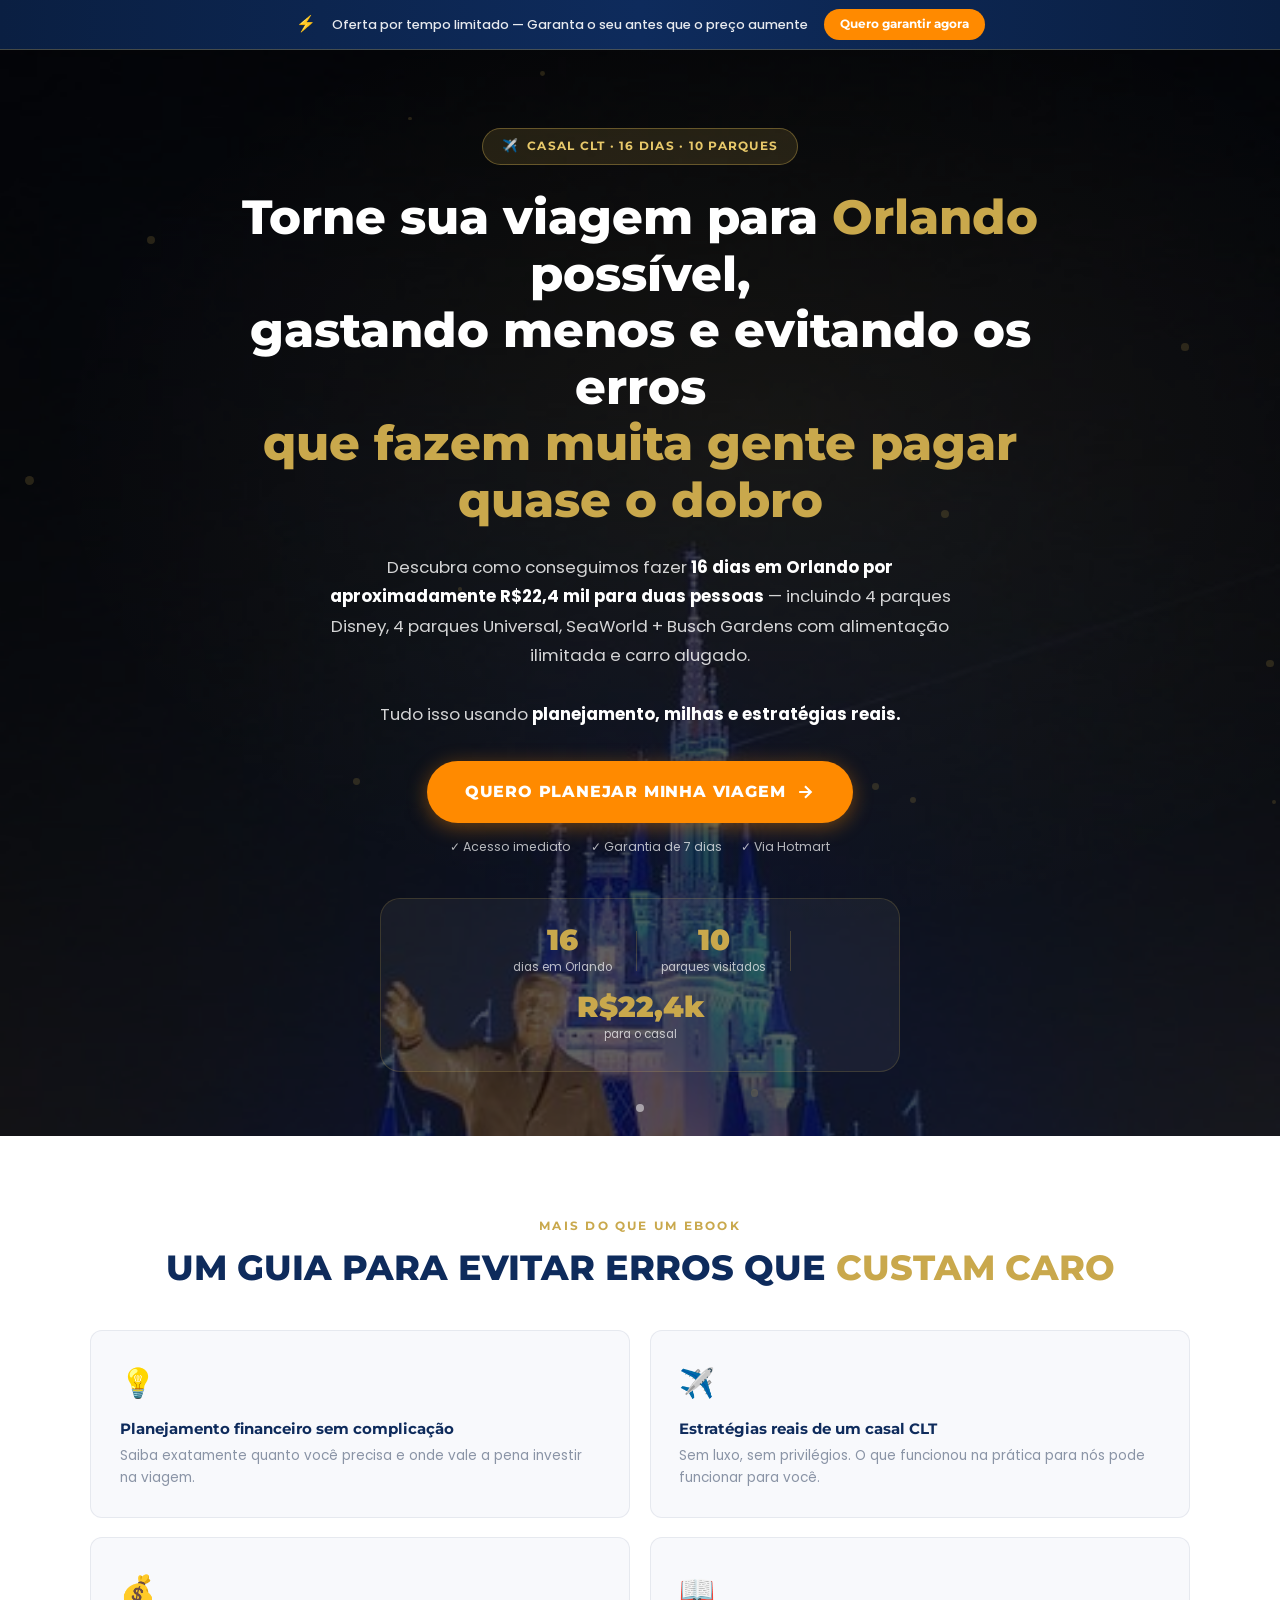
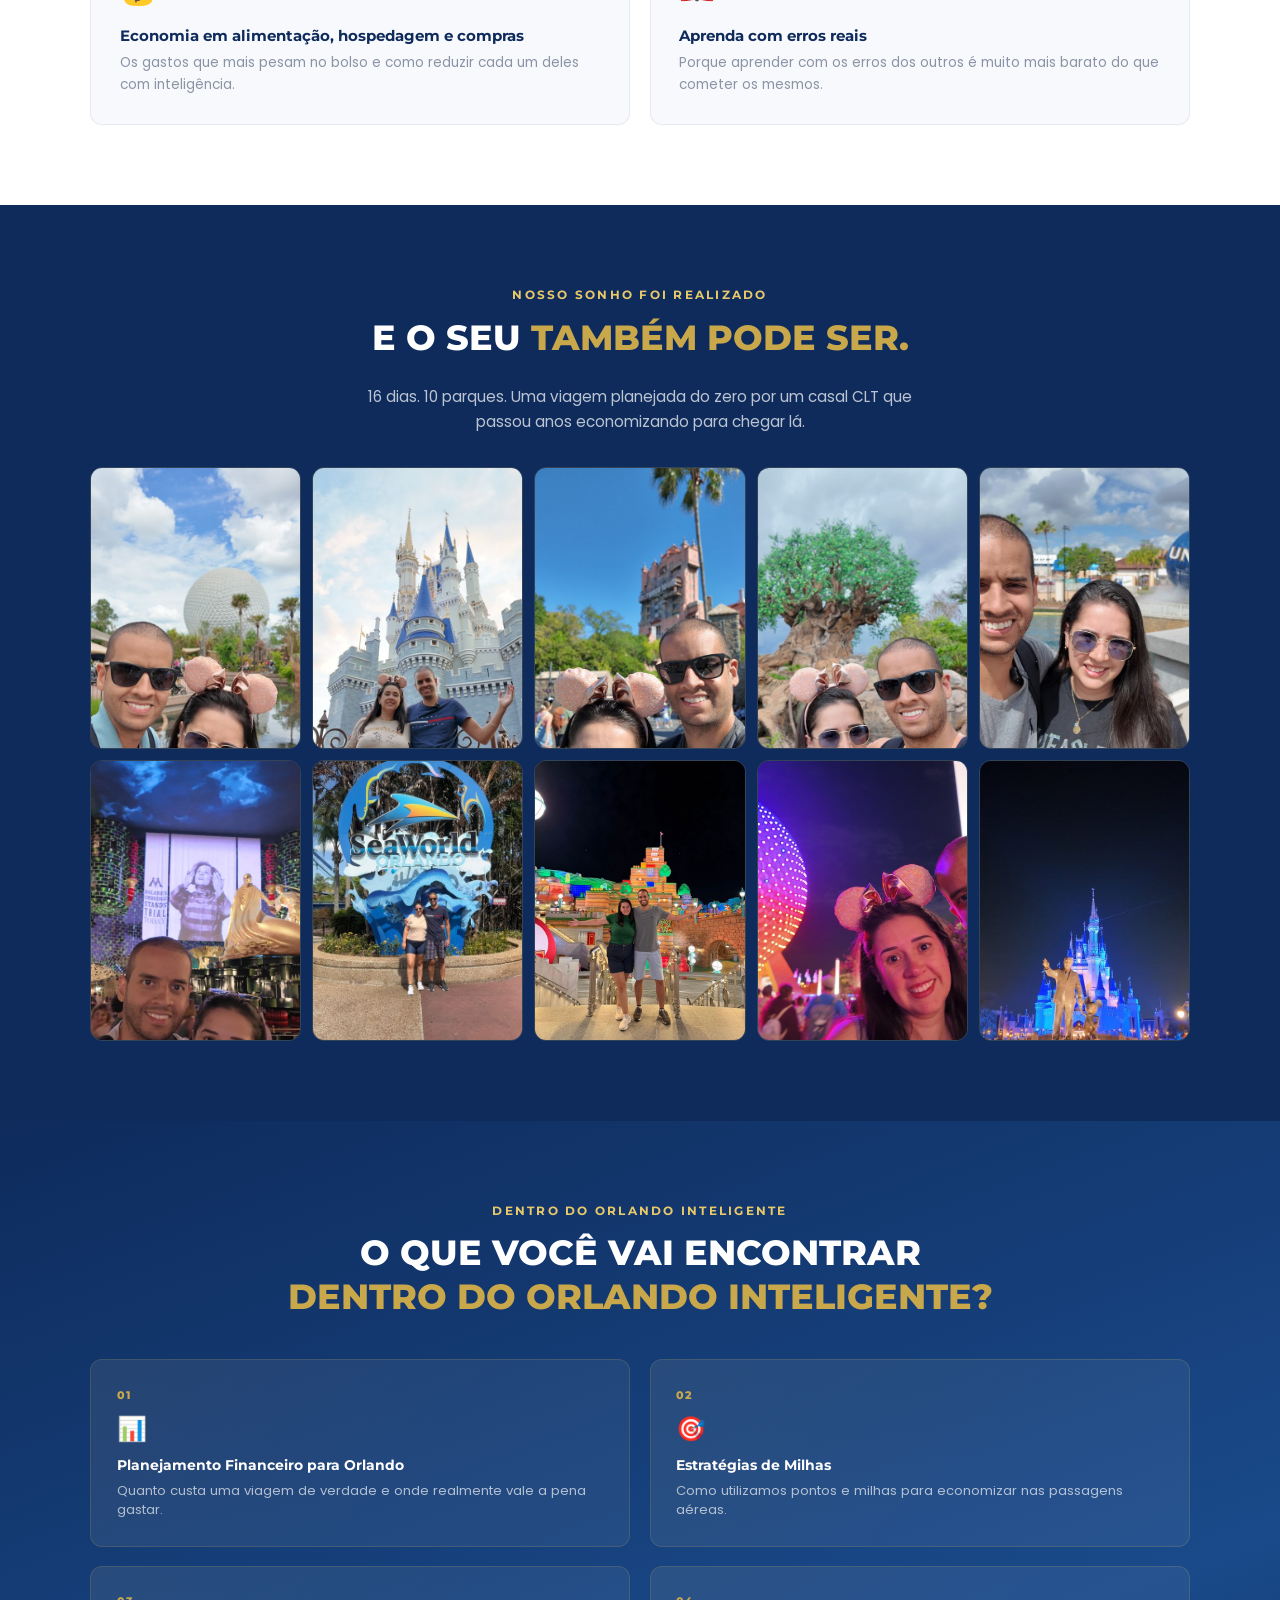
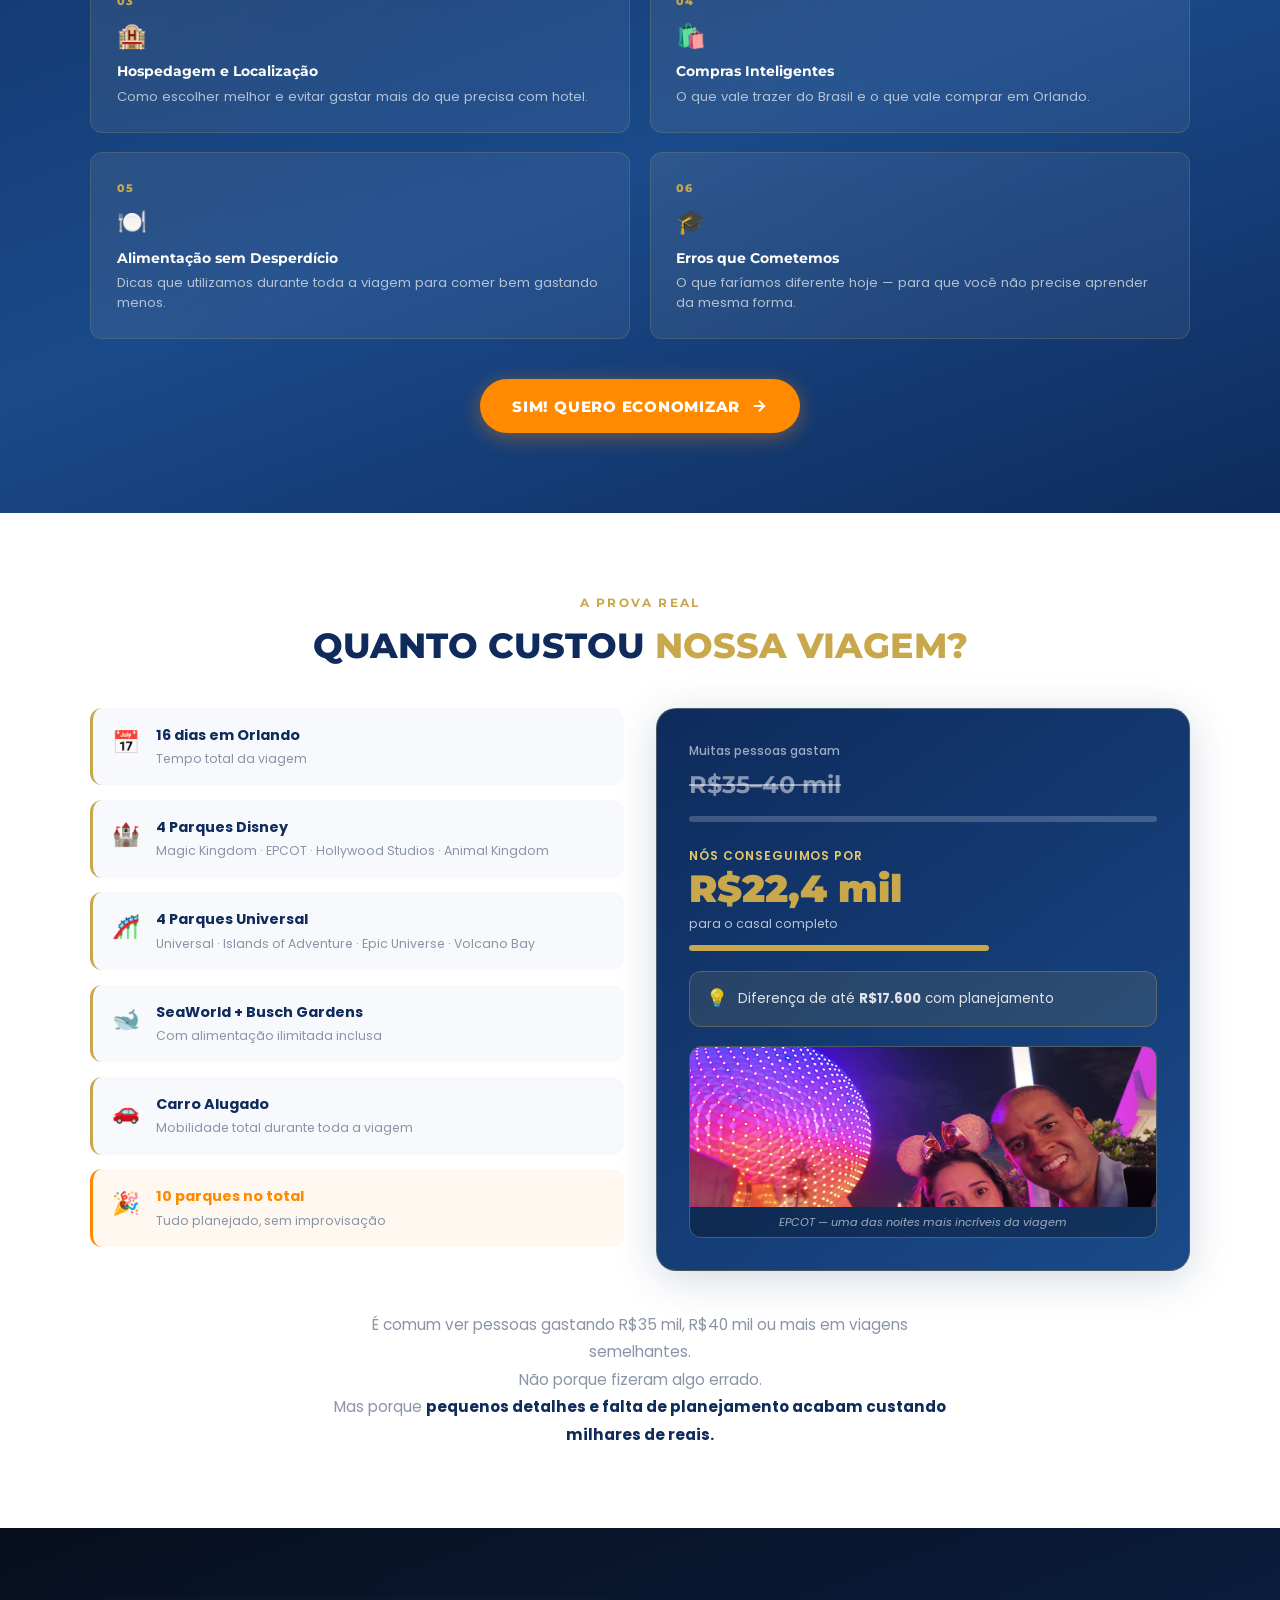
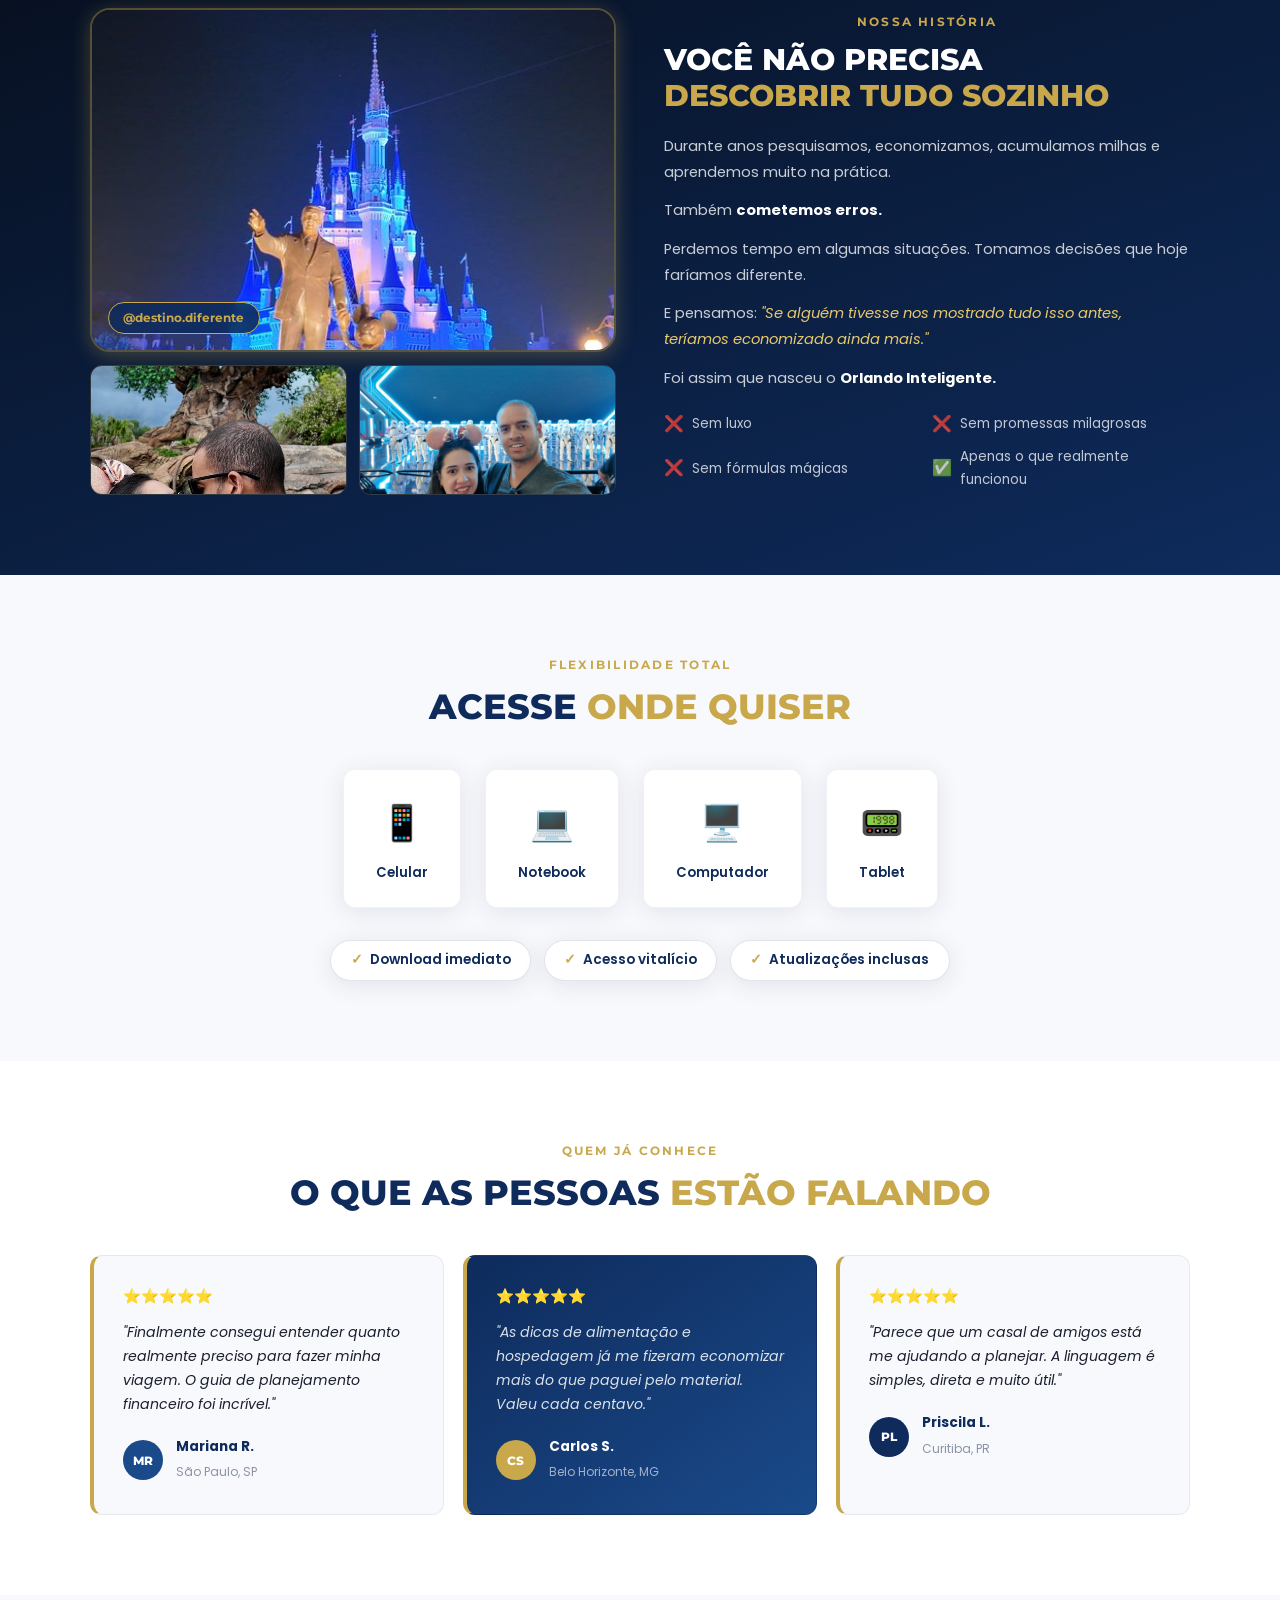
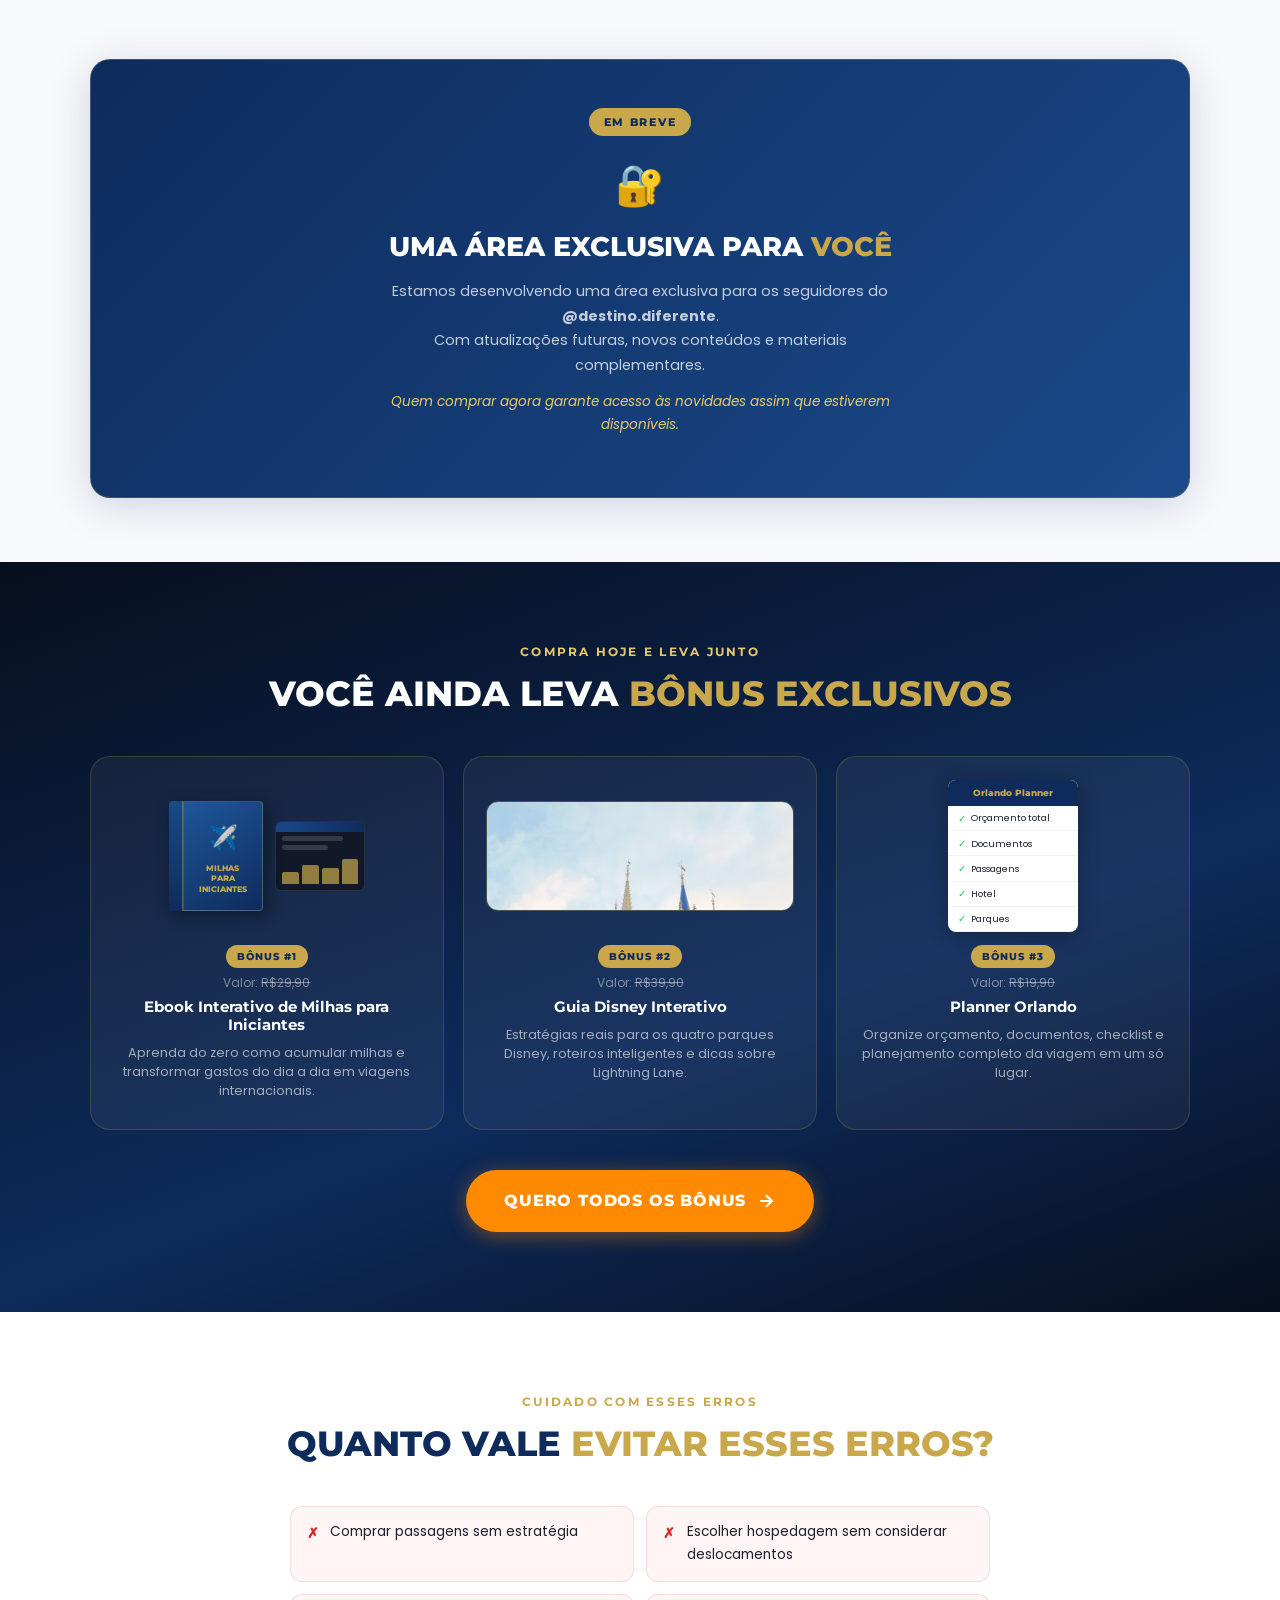
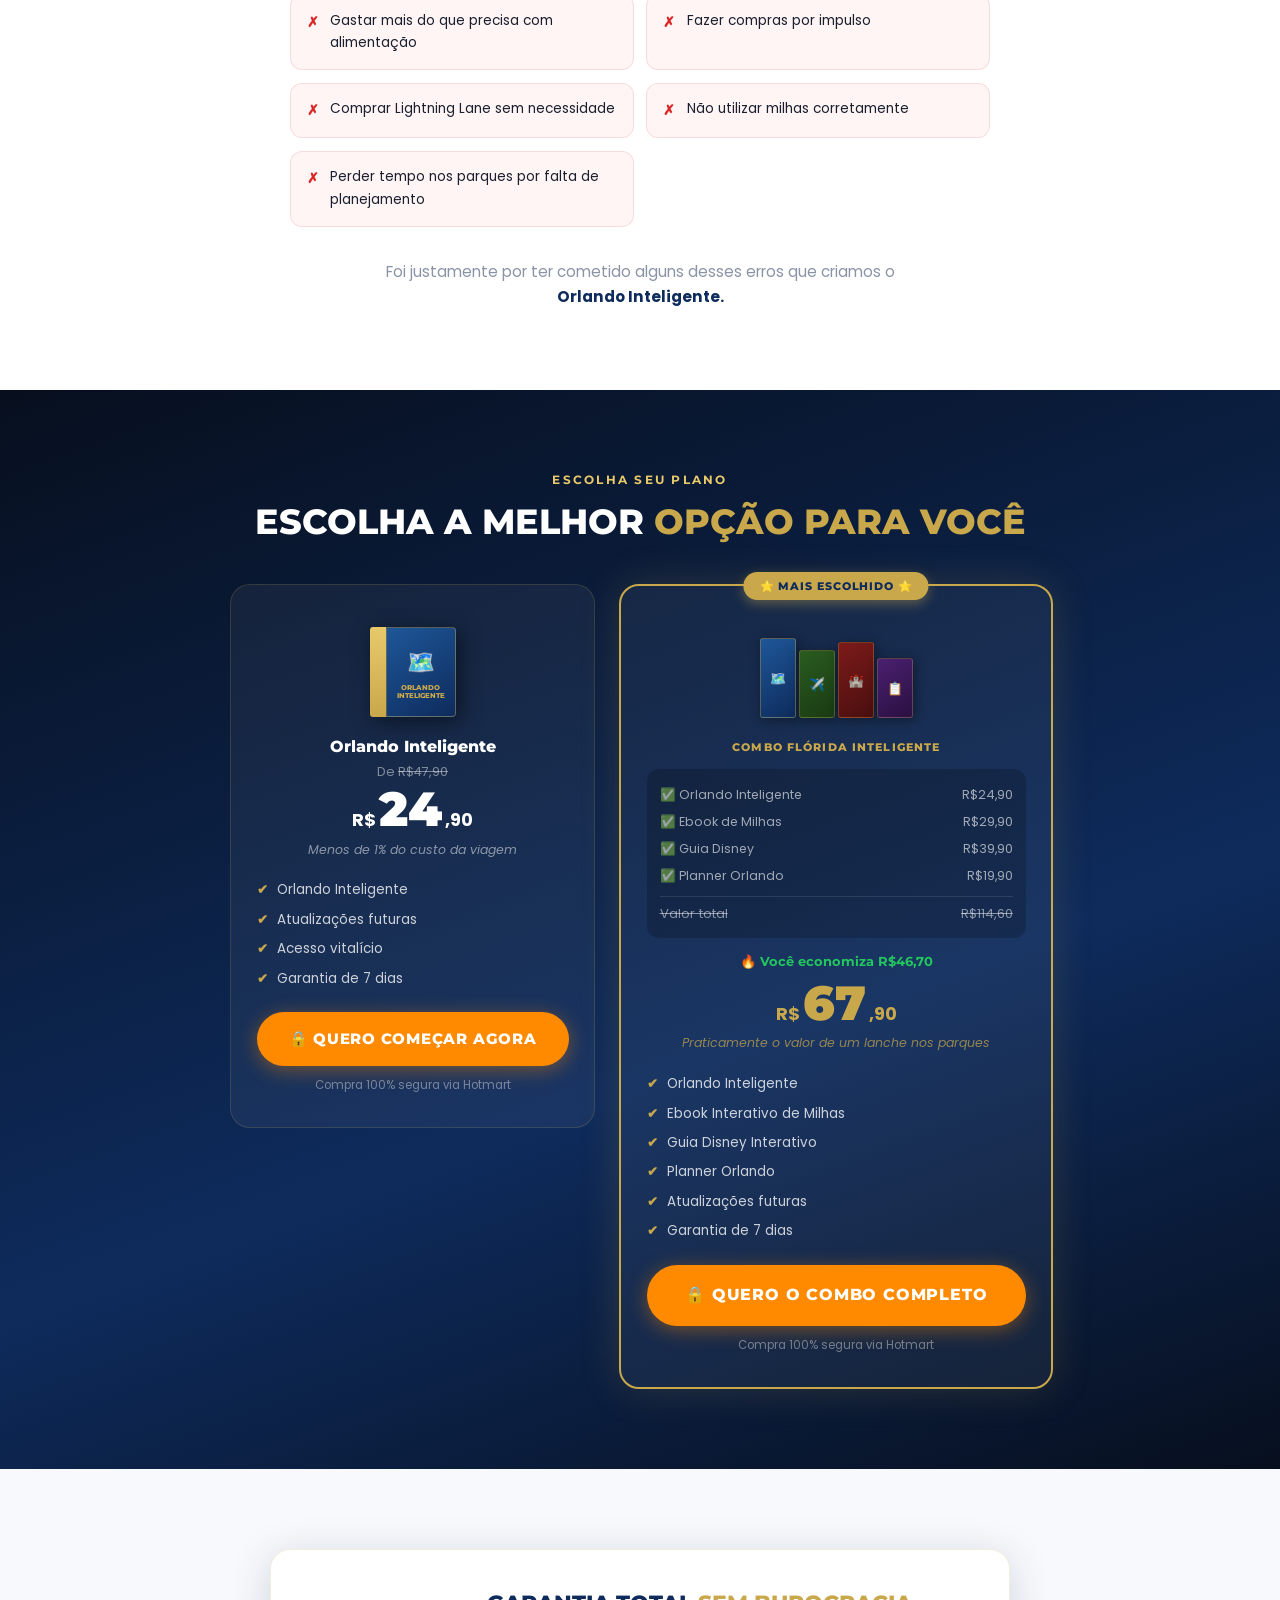
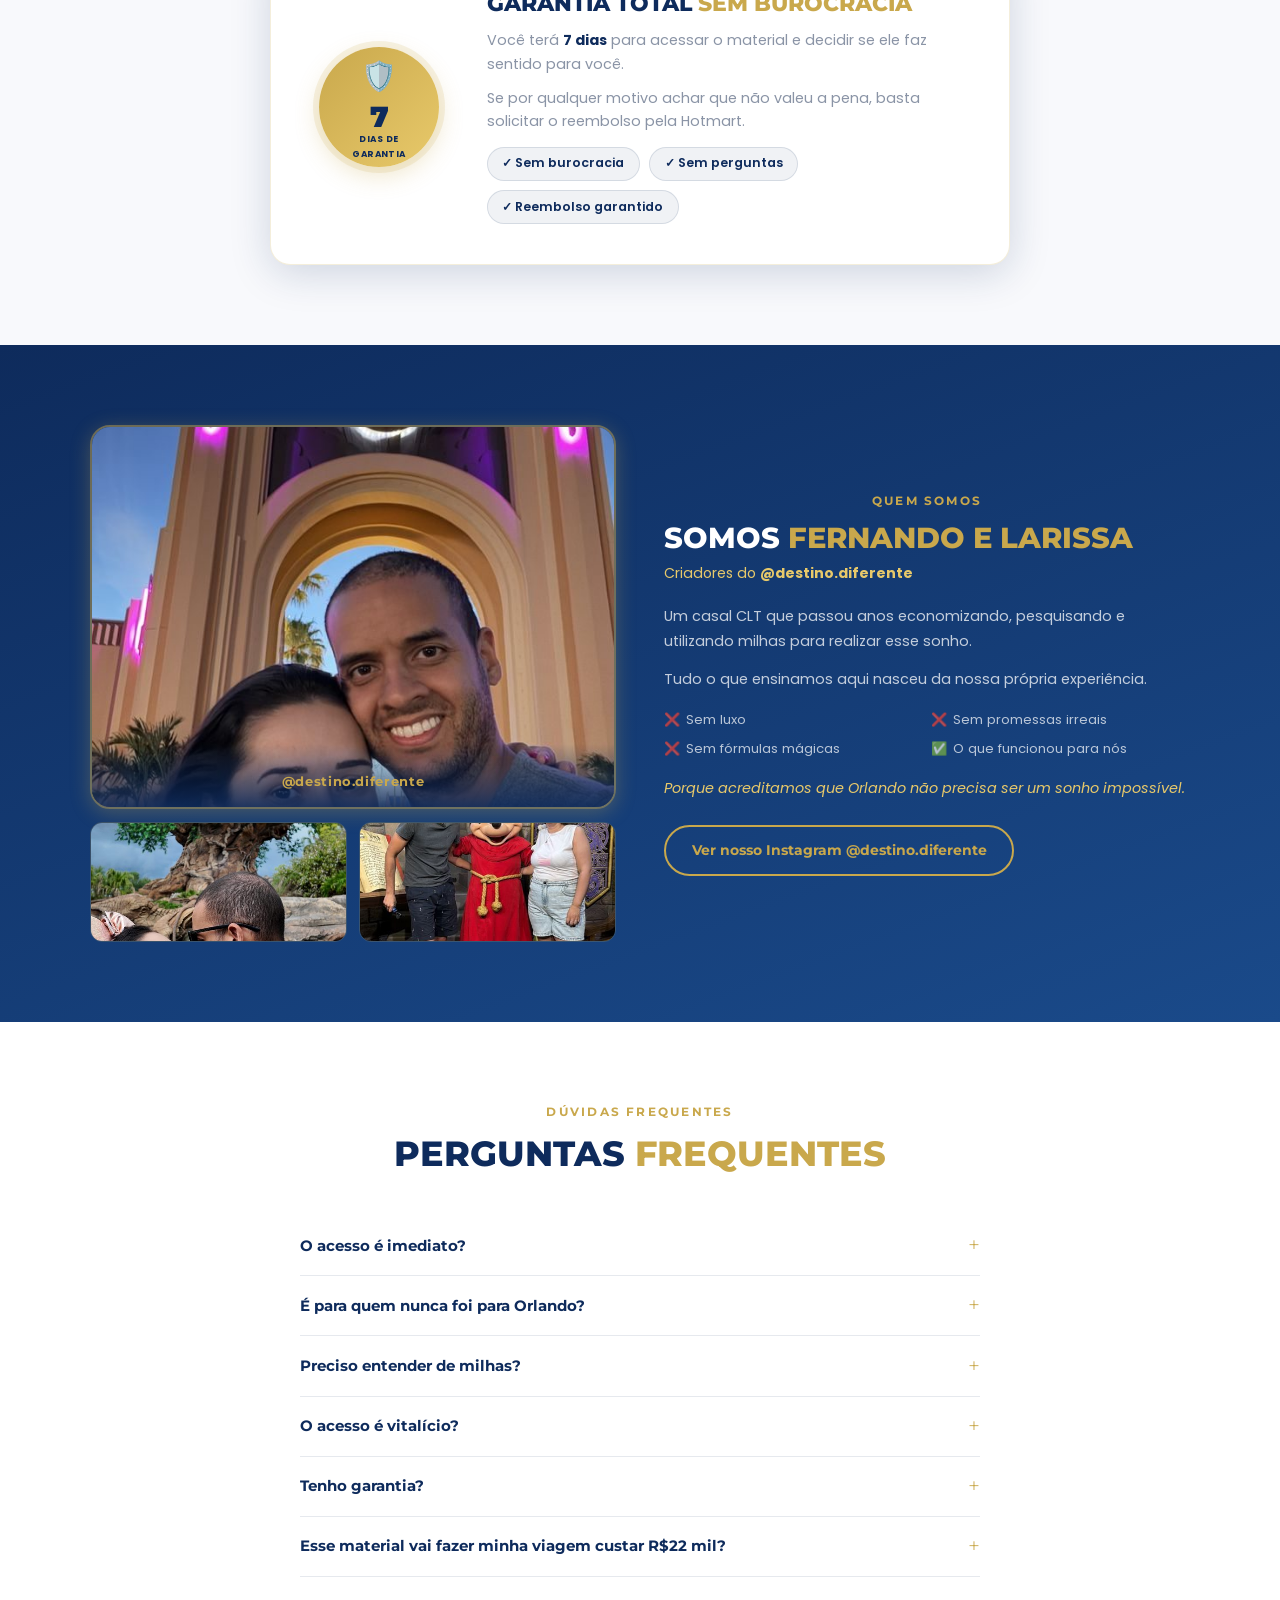
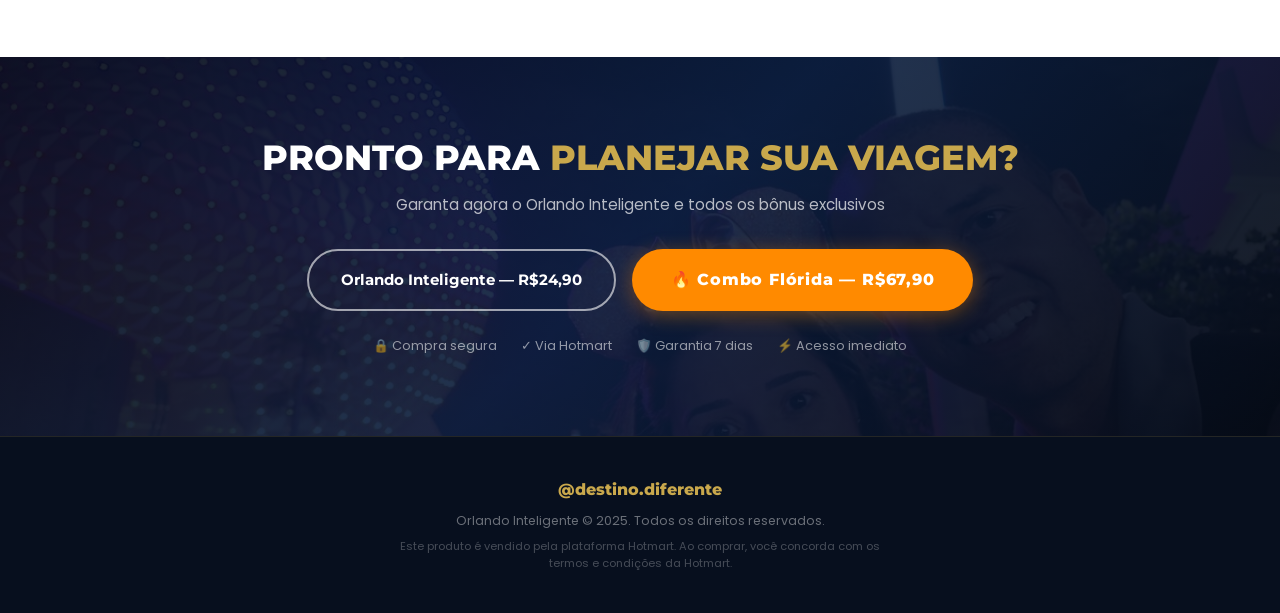
==== index.html @ 09b7d89b "Add files via upload" ====
<!DOCTYPE html>
<html lang="pt-BR">
<head>
  <meta charset="UTF-8" />
  <meta name="viewport" content="width=device-width, initial-scale=1.0" />
  <title>Orlando Inteligente — Planeje sua viagem gastando menos</title>
  <meta name="description" content="Descubra como um casal CLT fez 16 dias em Orlando por R$22,4 mil. Planejamento, milhas e estratégias reais." />
  <link rel="preconnect" href="https://fonts.googleapis.com" />
  <link rel="preconnect" href="https://fonts.gstatic.com" crossorigin />
  <link href="https://fonts.googleapis.com/css2?family=Montserrat:wght@400;500;600;700;800;900&family=Poppins:wght@300;400;500;600;700&display=swap" rel="stylesheet" />
  <link rel="stylesheet" href="styles.css" />
</head>
<body>

  <!-- ===== URGENCY BAR ===== -->
  <div class="urgency-bar" id="urgencyBar">
    <div class="urgency-inner">
      <span class="urgency-icon">⚡</span>
      <span class="urgency-text">Oferta por tempo limitado &mdash; Garanta o seu antes que o preço aumente</span>
      <a href="#pricing" class="urgency-btn">Quero garantir agora</a>
    </div>
  </div>

  <!-- ===== HERO ===== -->
  <section class="hero" id="home">
    <div class="hero-bg-photo">
      <img src="images/dji_castle_night.jpg" alt="Casal no Magic Kingdom à noite" />
    </div>
    <div class="hero-overlay"></div>
    <div class="hero-particles" id="heroParticles"></div>
    <div class="container hero-content reveal">
      <div class="hero-badge">
        <span>✈️</span> Casal CLT · 16 dias · 10 parques
      </div>
      <h1 class="hero-title">
        Torne sua viagem para <span class="gold">Orlando</span> possível,<br />
        gastando menos e evitando os erros<br />
        <span class="highlight-line">que fazem muita gente pagar quase o dobro</span>
      </h1>
      <p class="hero-subtitle">
        Descubra como conseguimos fazer <strong>16 dias em Orlando por aproximadamente R$22,4 mil para duas pessoas</strong> — incluindo 4 parques Disney, 4 parques Universal, SeaWorld + Busch Gardens com alimentação ilimitada e carro alugado.
        <br /><br />
        Tudo isso usando <strong>planejamento, milhas e estratégias reais.</strong>
      </p>
      <div class="hero-cta-group">
        <a href="#pricing" class="btn-primary btn-xl pulse-glow">
          <span>QUERO PLANEJAR MINHA VIAGEM</span>
          <svg width="20" height="20" viewBox="0 0 24 24" fill="none" stroke="currentColor" stroke-width="2.5"><path d="M5 12h14M12 5l7 7-7 7"/></svg>
        </a>
        <div class="hero-trust">
          <span>✓ Acesso imediato</span>
          <span>✓ Garantia de 7 dias</span>
          <span>✓ Via Hotmart</span>
        </div>
      </div>
      <div class="hero-stats">
        <div class="stat-item">
          <span class="stat-num">16</span>
          <span class="stat-label">dias em Orlando</span>
        </div>
        <div class="stat-divider"></div>
        <div class="stat-item">
          <span class="stat-num">10</span>
          <span class="stat-label">parques visitados</span>
        </div>
        <div class="stat-divider"></div>
        <div class="stat-item">
          <span class="stat-num">R$22,4k</span>
          <span class="stat-label">para o casal</span>
        </div>
      </div>
    </div>
    <div class="hero-scroll-indicator"><div class="scroll-dot"></div></div>
  </section>

  <!-- ===== CREDIBILIDADE ===== -->
  <section class="credibility" id="benefits">
    <div class="container">
      <p class="section-eyebrow reveal">Mais do que um ebook</p>
      <h2 class="section-title reveal">UM GUIA PARA EVITAR ERROS QUE <span class="gold">CUSTAM CARO</span></h2>
      <div class="cred-grid reveal-stagger">
        <div class="cred-card">
          <div class="cred-icon">💡</div>
          <h3>Planejamento financeiro sem complicação</h3>
          <p>Saiba exatamente quanto você precisa e onde vale a pena investir na viagem.</p>
        </div>
        <div class="cred-card">
          <div class="cred-icon">✈️</div>
          <h3>Estratégias reais de um casal CLT</h3>
          <p>Sem luxo, sem privilégios. O que funcionou na prática para nós pode funcionar para você.</p>
        </div>
        <div class="cred-card">
          <div class="cred-icon">💰</div>
          <h3>Economia em alimentação, hospedagem e compras</h3>
          <p>Os gastos que mais pesam no bolso e como reduzir cada um deles com inteligência.</p>
        </div>
        <div class="cred-card">
          <div class="cred-icon">📖</div>
          <h3>Aprenda com erros reais</h3>
          <p>Porque aprender com os erros dos outros é muito mais barato do que cometer os mesmos.</p>
        </div>
      </div>
    </div>
  </section>

  <!-- ===== GALERIA DOS PARQUES ===== -->
  <section class="parks-gallery" id="parks">
    <div class="container">
      <p class="section-eyebrow reveal">Nosso sonho foi realizado</p>
      <h2 class="section-title reveal">E O SEU <span class="gold">TAMBÉM PODE SER.</span></h2>
      <p class="parks-intro reveal">16 dias. 10 parques. Uma viagem planejada do zero por um casal CLT que passou anos economizando para chegar lá.</p>
      <div class="parks-grid reveal-stagger">
        <div class="park-photo-card">
          <img src="images/dji_epcot_day.jpg" alt="Fernando e Larissa no EPCOT" loading="lazy" />
        </div>
        <div class="park-photo-card">
          <img src="images/dji_castle_day.jpg" alt="Casal no Magic Kingdom" loading="lazy" />
        </div>
        <div class="park-photo-card">
          <img src="images/dji_hollywood.jpg" alt="Hollywood Studios — Tower of Terror" loading="lazy" />
        </div>
        <div class="park-photo-card">
          <img src="images/dji_animal_k1.jpg" alt="Animal Kingdom — Tree of Life" loading="lazy" />
        </div>
        <div class="park-photo-card">
          <img src="images/dji_universal_day.jpg" alt="Universal Studios" loading="lazy" />
        </div>
        <div class="park-photo-card">
          <img src="images/dji_hp_universal.jpg" alt="Harry Potter — Islands of Adventure" loading="lazy" />
        </div>
        <div class="park-photo-card">
          <img src="images/seaworld.jpg" alt="SeaWorld Orlando" loading="lazy" />
        </div>
        <div class="park-photo-card">
          <img src="images/super_mario.jpg" alt="Super Nintendo World — Epic Universe" loading="lazy" />
        </div>
        <div class="park-photo-card">
          <img src="images/dji_epcot_night.jpg" alt="EPCOT iluminado à noite" loading="lazy" />
        </div>
        <div class="park-photo-card">
          <img src="images/dji_castle_night.jpg" alt="Magic Kingdom à noite" loading="lazy" />
        </div>
      </div>
    </div>
  </section>

  <!-- ===== CONTEÚDO DO PRODUTO ===== -->
  <section class="content-section" id="content">
    <div class="container">
      <p class="section-eyebrow light reveal">Dentro do Orlando Inteligente</p>
      <h2 class="section-title light reveal">O QUE VOCÊ VAI ENCONTRAR<br /><span class="gold">DENTRO DO ORLANDO INTELIGENTE?</span></h2>
      <div class="modules-grid reveal-stagger">
        <div class="module-card">
          <div class="module-number">01</div>
          <div class="module-icon">📊</div>
          <h3>Planejamento Financeiro para Orlando</h3>
          <p>Quanto custa uma viagem de verdade e onde realmente vale a pena gastar.</p>
        </div>
        <div class="module-card">
          <div class="module-number">02</div>
          <div class="module-icon">🎯</div>
          <h3>Estratégias de Milhas</h3>
          <p>Como utilizamos pontos e milhas para economizar nas passagens aéreas.</p>
        </div>
        <div class="module-card">
          <div class="module-number">03</div>
          <div class="module-icon">🏨</div>
          <h3>Hospedagem e Localização</h3>
          <p>Como escolher melhor e evitar gastar mais do que precisa com hotel.</p>
        </div>
        <div class="module-card">
          <div class="module-number">04</div>
          <div class="module-icon">🛍️</div>
          <h3>Compras Inteligentes</h3>
          <p>O que vale trazer do Brasil e o que vale comprar em Orlando.</p>
        </div>
        <div class="module-card">
          <div class="module-number">05</div>
          <div class="module-icon">🍽️</div>
          <h3>Alimentação sem Desperdício</h3>
          <p>Dicas que utilizamos durante toda a viagem para comer bem gastando menos.</p>
        </div>
        <div class="module-card">
          <div class="module-number">06</div>
          <div class="module-icon">🎓</div>
          <h3>Erros que Cometemos</h3>
          <p>O que faríamos diferente hoje — para que você não precise aprender da mesma forma.</p>
        </div>
      </div>
      <div class="text-center reveal" style="margin-top:2.5rem">
        <a href="#pricing" class="btn-primary">
          <span>SIM! QUERO ECONOMIZAR</span>
          <svg width="18" height="18" viewBox="0 0 24 24" fill="none" stroke="currentColor" stroke-width="2.5"><path d="M5 12h14M12 5l7 7-7 7"/></svg>
        </a>
      </div>
    </div>
  </section>

  <!-- ===== QUANTO CUSTOU ===== -->
  <section class="trip-cost" id="trip">
    <div class="container">
      <p class="section-eyebrow reveal">A prova real</p>
      <h2 class="section-title reveal">QUANTO CUSTOU <span class="gold">NOSSA VIAGEM?</span></h2>
      <div class="trip-layout reveal">
        <div class="trip-items">
          <div class="trip-item">
            <div class="trip-icon">📅</div>
            <div class="trip-detail"><strong>16 dias em Orlando</strong><span>Tempo total da viagem</span></div>
          </div>
          <div class="trip-item">
            <div class="trip-icon">🏰</div>
            <div class="trip-detail"><strong>4 Parques Disney</strong><span>Magic Kingdom · EPCOT · Hollywood Studios · Animal Kingdom</span></div>
          </div>
          <div class="trip-item">
            <div class="trip-icon">🎢</div>
            <div class="trip-detail"><strong>4 Parques Universal</strong><span>Universal · Islands of Adventure · Epic Universe · Volcano Bay</span></div>
          </div>
          <div class="trip-item">
            <div class="trip-icon">🐋</div>
            <div class="trip-detail"><strong>SeaWorld + Busch Gardens</strong><span>Com alimentação ilimitada inclusa</span></div>
          </div>
          <div class="trip-item">
            <div class="trip-icon">🚗</div>
            <div class="trip-detail"><strong>Carro Alugado</strong><span>Mobilidade total durante toda a viagem</span></div>
          </div>
          <div class="trip-item highlight-item">
            <div class="trip-icon">🎉</div>
            <div class="trip-detail"><strong>10 parques no total</strong><span>Tudo planejado, sem improvisação</span></div>
          </div>
        </div>
        <div class="trip-total-card">
          <div class="trip-vs">
            <div class="trip-other">
              <span class="trip-other-label">Muitas pessoas gastam</span>
              <span class="trip-other-value">R$35–40 mil</span>
              <div class="trip-bar trip-bar-other"></div>
            </div>
            <div class="trip-our">
              <span class="trip-our-label">Nós conseguimos por</span>
              <div class="trip-value-big">R$22,4 mil</div>
              <span class="trip-our-sub">para o casal completo</span>
              <div class="trip-bar trip-bar-our"></div>
            </div>
          </div>
          <div class="trip-saving">
            <span class="saving-emoji">💡</span>
            <span>Diferença de até <strong>R$17.600</strong> com planejamento</span>
          </div>
          <div class="trip-photo-proof">
            <img src="images/dji_epcot_night.jpg" alt="EPCOT iluminado à noite" loading="lazy" />
            <div class="trip-photo-caption">EPCOT — uma das noites mais incríveis da viagem</div>
          </div>
        </div>
      </div>
      <div class="trip-bottom reveal">
        <p>É comum ver pessoas gastando R$35 mil, R$40 mil ou mais em viagens semelhantes.<br />
        Não porque fizeram algo errado.<br />
        Mas porque <strong>pequenos detalhes e falta de planejamento acabam custando milhares de reais.</strong></p>
      </div>
    </div>
  </section>

  <!-- ===== HISTÓRIA ===== -->
  <section class="story-section" id="story">
    <div class="container">
      <div class="story-layout reveal">
        <div class="story-image-col">
          <div class="story-photo-wrap">
            <img src="images/dji_castle_night.jpg" alt="Casal no Magic Kingdom à noite" class="story-photo" loading="lazy" />
            <div class="story-photo-badge">@destino.diferente</div>
          </div>
          <div class="story-photos-grid">
            <img src="images/dji_animal_k2.jpg" alt="Animal Kingdom" loading="lazy" />
            <img src="images/dji_star_wars.jpg" alt="Star Wars Galaxy's Edge" loading="lazy" />
          </div>
        </div>
        <div class="story-text-col">
          <p class="section-eyebrow">Nossa história</p>
          <h2 class="story-title">VOCÊ NÃO PRECISA<br /><span class="gold">DESCOBRIR TUDO SOZINHO</span></h2>
          <div class="story-body">
            <p>Durante anos pesquisamos, economizamos, acumulamos milhas e aprendemos muito na prática.</p>
            <p>Também <strong>cometemos erros.</strong></p>
            <p>Perdemos tempo em algumas situações. Tomamos decisões que hoje faríamos diferente.</p>
            <p>E pensamos: <em>"Se alguém tivesse nos mostrado tudo isso antes, teríamos economizado ainda mais."</em></p>
            <p>Foi assim que nasceu o <strong>Orlando Inteligente.</strong></p>
            <div class="story-pillars">
              <div class="pillar"><span class="pillar-icon">❌</span><span>Sem luxo</span></div>
              <div class="pillar"><span class="pillar-icon">❌</span><span>Sem promessas milagrosas</span></div>
              <div class="pillar"><span class="pillar-icon">❌</span><span>Sem fórmulas mágicas</span></div>
              <div class="pillar"><span class="pillar-icon">✅</span><span>Apenas o que realmente funcionou</span></div>
            </div>
          </div>
        </div>
      </div>
    </div>
  </section>

  <!-- ===== ACESSO MULTIPLATAFORMA ===== -->
  <section class="access-section" id="access">
    <div class="container">
      <p class="section-eyebrow reveal">Flexibilidade total</p>
      <h2 class="section-title reveal">ACESSE <span class="gold">ONDE QUISER</span></h2>
      <div class="devices-row reveal">
        <div class="device-card"><div class="device-icon float-1">📱</div><span>Celular</span></div>
        <div class="device-card"><div class="device-icon float-2">💻</div><span>Notebook</span></div>
        <div class="device-card"><div class="device-icon float-3">🖥️</div><span>Computador</span></div>
        <div class="device-card"><div class="device-icon float-1">📟</div><span>Tablet</span></div>
      </div>
      <div class="access-pills reveal">
        <div class="access-pill"><span class="pill-check">✓</span>Download imediato</div>
        <div class="access-pill"><span class="pill-check">✓</span>Acesso vitalício</div>
        <div class="access-pill"><span class="pill-check">✓</span>Atualizações inclusas</div>
      </div>
    </div>
  </section>

  <!-- ===== DEPOIMENTOS ===== -->
  <section class="testimonials" id="testimonials">
    <div class="container">
      <p class="section-eyebrow reveal">Quem já conhece</p>
      <h2 class="section-title reveal">O QUE AS PESSOAS <span class="gold">ESTÃO FALANDO</span></h2>
      <div class="testimonials-grid reveal-stagger">
        <div class="testi-card">
          <div class="testi-stars">⭐⭐⭐⭐⭐</div>
          <p class="testi-text">"Finalmente consegui entender quanto realmente preciso para fazer minha viagem. O guia de planejamento financeiro foi incrível."</p>
          <div class="testi-author">
            <div class="testi-avatar" style="background:#1a4a8a">MR</div>
            <div><strong>Mariana R.</strong><span>São Paulo, SP</span></div>
          </div>
        </div>
        <div class="testi-card testi-featured">
          <div class="testi-stars">⭐⭐⭐⭐⭐</div>
          <p class="testi-text">"As dicas de alimentação e hospedagem já me fizeram economizar mais do que paguei pelo material. Valeu cada centavo."</p>
          <div class="testi-author">
            <div class="testi-avatar" style="background:#C9A84C">CS</div>
            <div><strong>Carlos S.</strong><span>Belo Horizonte, MG</span></div>
          </div>
        </div>
        <div class="testi-card">
          <div class="testi-stars">⭐⭐⭐⭐⭐</div>
          <p class="testi-text">"Parece que um casal de amigos está me ajudando a planejar. A linguagem é simples, direta e muito útil."</p>
          <div class="testi-author">
            <div class="testi-avatar" style="background:#0E2B5C">PL</div>
            <div><strong>Priscila L.</strong><span>Curitiba, PR</span></div>
          </div>
        </div>
      </div>
    </div>
  </section>

  <!-- ===== EM BREVE ===== -->
  <section class="coming-soon" id="community">
    <div class="container reveal">
      <div class="coming-soon-card">
        <div class="coming-badge">EM BREVE</div>
        <div class="coming-icon">🔐</div>
        <h2>UMA ÁREA EXCLUSIVA PARA <span class="gold">VOCÊ</span></h2>
        <p>Estamos desenvolvendo uma área exclusiva para os seguidores do <strong>@destino.diferente</strong>.<br />Com atualizações futuras, novos conteúdos e materiais complementares.</p>
        <p class="coming-sub">Quem comprar agora garante acesso às novidades assim que estiverem disponíveis.</p>
      </div>
    </div>
  </section>

  <!-- ===== BÔNUS ===== -->
  <section class="bonus-section" id="bonus">
    <div class="container">
      <p class="section-eyebrow light reveal">Compra hoje e leva junto</p>
      <h2 class="section-title light reveal">VOCÊ AINDA LEVA <span class="gold">BÔNUS EXCLUSIVOS</span></h2>
      <div class="bonus-grid reveal-stagger">
        <div class="bonus-card">
          <div class="bonus-mockup mockup-miles">
            <div class="mockup-book">
              <div class="book-spine"></div>
              <div class="book-front">
                <div class="book-icon">✈️</div>
                <div class="book-title">Milhas<br/>para<br/>Iniciantes</div>
              </div>
            </div>
            <div class="mockup-screen">
              <div class="screen-bar"></div>
              <div class="screen-content">
                <div class="screen-line w80"></div>
                <div class="screen-line w60"></div>
                <div class="screen-graph">
                  <div class="graph-bar" style="height:40%"></div>
                  <div class="graph-bar" style="height:65%"></div>
                  <div class="graph-bar" style="height:55%"></div>
                  <div class="graph-bar" style="height:85%"></div>
                </div>
              </div>
            </div>
          </div>
          <div class="bonus-tag">BÔNUS #1</div>
          <div class="bonus-value">Valor: <del>R$29,90</del></div>
          <h3>Ebook Interativo de Milhas para Iniciantes</h3>
          <p>Aprenda do zero como acumular milhas e transformar gastos do dia a dia em viagens internacionais.</p>
        </div>
        <div class="bonus-card">
          <div class="bonus-mockup mockup-disney">
            <div class="bonus-disney-photo">
              <img src="images/dji_castle_day.jpg" alt="Magic Kingdom" loading="lazy" />
            </div>
          </div>
          <div class="bonus-tag">BÔNUS #2</div>
          <div class="bonus-value">Valor: <del>R$39,90</del></div>
          <h3>Guia Disney Interativo</h3>
          <p>Estratégias reais para os quatro parques Disney, roteiros inteligentes e dicas sobre Lightning Lane.</p>
        </div>
        <div class="bonus-card">
          <div class="bonus-mockup mockup-planner">
            <div class="planner-board">
              <div class="planner-header">Orlando Planner</div>
              <div class="planner-item"><span class="check-done">✓</span> Orçamento total</div>
              <div class="planner-item"><span class="check-done">✓</span> Documentos</div>
              <div class="planner-item"><span class="check-todo">○</span> Passagens</div>
              <div class="planner-item"><span class="check-todo">○</span> Hotel</div>
              <div class="planner-item"><span class="check-todo">○</span> Parques</div>
            </div>
          </div>
          <div class="bonus-tag">BÔNUS #3</div>
          <div class="bonus-value">Valor: <del>R$19,90</del></div>
          <h3>Planner Orlando</h3>
          <p>Organize orçamento, documentos, checklist e planejamento completo da viagem em um só lugar.</p>
        </div>
      </div>
      <div class="text-center reveal" style="margin-top:2.5rem">
        <a href="#pricing" class="btn-primary btn-xl">
          <span>QUERO TODOS OS BÔNUS</span>
          <svg width="20" height="20" viewBox="0 0 24 24" fill="none" stroke="currentColor" stroke-width="2.5"><path d="M5 12h14M12 5l7 7-7 7"/></svg>
        </a>
      </div>
    </div>
  </section>

  <!-- ===== ERROS ===== -->
  <section class="mistakes-section" id="mistakes">
    <div class="container">
      <p class="section-eyebrow reveal">Cuidado com esses erros</p>
      <h2 class="section-title reveal">QUANTO VALE <span class="gold">EVITAR ESSES ERROS?</span></h2>
      <div class="mistakes-grid reveal-stagger">
        <div class="mistake-item"><span class="mistake-x">✗</span><span>Comprar passagens sem estratégia</span></div>
        <div class="mistake-item"><span class="mistake-x">✗</span><span>Escolher hospedagem sem considerar deslocamentos</span></div>
        <div class="mistake-item"><span class="mistake-x">✗</span><span>Gastar mais do que precisa com alimentação</span></div>
        <div class="mistake-item"><span class="mistake-x">✗</span><span>Fazer compras por impulso</span></div>
        <div class="mistake-item"><span class="mistake-x">✗</span><span>Comprar Lightning Lane sem necessidade</span></div>
        <div class="mistake-item"><span class="mistake-x">✗</span><span>Não utilizar milhas corretamente</span></div>
        <div class="mistake-item"><span class="mistake-x">✗</span><span>Perder tempo nos parques por falta de planejamento</span></div>
      </div>
      <div class="mistakes-cta reveal">
        <p>Foi justamente por ter cometido alguns desses erros que criamos o <strong>Orlando Inteligente.</strong></p>
      </div>
    </div>
  </section>

  <!-- ===== PREÇOS ===== -->
  <section class="pricing-section" id="pricing">
    <div class="container">
      <p class="section-eyebrow light reveal">Escolha seu plano</p>
      <h2 class="section-title light reveal">ESCOLHA A MELHOR <span class="gold">OPÇÃO PARA VOCÊ</span></h2>
      <div class="pricing-grid reveal">
        <div class="pricing-card">
          <div class="pricing-card-inner">
            <div class="pricing-mockup single">
              <div class="product-book">
                <div class="book-spine-p"></div>
                <div class="book-front-p">
                  <div class="book-p-icon">🗺️</div>
                  <div class="book-p-title">Orlando<br/>Inteligente</div>
                </div>
              </div>
            </div>
            <h3 class="plan-name">Orlando Inteligente</h3>
            <div class="plan-original">De <del>R$47,90</del></div>
            <div class="plan-price">
              <span class="price-currency">R$</span>
              <span class="price-value">24</span>
              <span class="price-cents">,90</span>
            </div>
            <div class="plan-note">Menos de 1% do custo da viagem</div>
            <ul class="plan-includes">
              <li><span class="check-gold">✔</span> Orlando Inteligente</li>
              <li><span class="check-gold">✔</span> Atualizações futuras</li>
              <li><span class="check-gold">✔</span> Acesso vitalício</li>
              <li><span class="check-gold">✔</span> Garantia de 7 dias</li>
            </ul>
            <a href="https://pay.hotmart.com/U106415435T?checkoutMode=10" target="_blank" class="btn-primary btn-full">
              <span>🔒 QUERO COMEÇAR AGORA</span>
            </a>
            <p class="plan-hotmart">Compra 100% segura via Hotmart</p>
          </div>
        </div>
        <div class="pricing-card pricing-featured">
          <div class="pricing-badge-top">⭐ MAIS ESCOLHIDO ⭐</div>
          <div class="pricing-card-inner">
            <div class="pricing-mockup combo">
              <div class="combo-books">
                <div class="combo-book b1"><div class="cb-icon">🗺️</div></div>
                <div class="combo-book b2"><div class="cb-icon">✈️</div></div>
                <div class="combo-book b3"><div class="cb-icon">🏰</div></div>
                <div class="combo-book b4"><div class="cb-icon">📋</div></div>
              </div>
            </div>
            <div class="combo-flag">COMBO FLÓRIDA INTELIGENTE</div>
            <div class="combo-breakdown">
              <div class="cb-line"><span>✅ Orlando Inteligente</span><span>R$24,90</span></div>
              <div class="cb-line"><span>✅ Ebook de Milhas</span><span>R$29,90</span></div>
              <div class="cb-line"><span>✅ Guia Disney</span><span>R$39,90</span></div>
              <div class="cb-line"><span>✅ Planner Orlando</span><span>R$19,90</span></div>
              <div class="cb-total-line"><span>Valor total</span><span>R$114,60</span></div>
            </div>
            <div class="combo-saving">🔥 Você economiza R$46,70</div>
            <div class="plan-price gold-price">
              <span class="price-currency">R$</span>
              <span class="price-value">67</span>
              <span class="price-cents">,90</span>
            </div>
            <div class="plan-note gold-note">Praticamente o valor de um lanche nos parques</div>
            <ul class="plan-includes">
              <li><span class="check-gold">✔</span> Orlando Inteligente</li>
              <li><span class="check-gold">✔</span> Ebook Interativo de Milhas</li>
              <li><span class="check-gold">✔</span> Guia Disney Interativo</li>
              <li><span class="check-gold">✔</span> Planner Orlando</li>
              <li><span class="check-gold">✔</span> Atualizações futuras</li>
              <li><span class="check-gold">✔</span> Garantia de 7 dias</li>
            </ul>
            <a href="https://pay.hotmart.com/I106554872V?checkoutMode=10" target="_blank" class="btn-primary btn-full btn-xl pulse-glow">
              <span>🔒 QUERO O COMBO COMPLETO</span>
            </a>
            <p class="plan-hotmart">Compra 100% segura via Hotmart</p>
          </div>
        </div>
      </div>
    </div>
  </section>

  <!-- ===== GARANTIA ===== -->
  <section class="guarantee-section" id="guarantee">
    <div class="container reveal">
      <div class="guarantee-card">
        <div class="guarantee-seal">
          <div class="seal-outer">
            <div class="seal-inner">
              <div class="seal-icon">🛡️</div>
              <div class="seal-text">
                <span class="seal-num">7</span>
                <span class="seal-label">dias de<br/>garantia</span>
              </div>
            </div>
          </div>
        </div>
        <div class="guarantee-text">
          <h2>GARANTIA TOTAL <span class="gold">SEM BUROCRACIA</span></h2>
          <p>Você terá <strong>7 dias</strong> para acessar o material e decidir se ele faz sentido para você.</p>
          <p>Se por qualquer motivo achar que não valeu a pena, basta solicitar o reembolso pela Hotmart.</p>
          <div class="guarantee-pills">
            <span>✓ Sem burocracia</span>
            <span>✓ Sem perguntas</span>
            <span>✓ Reembolso garantido</span>
          </div>
        </div>
      </div>
    </div>
  </section>

  <!-- ===== QUEM SOMOS ===== -->
  <section class="about-section" id="about">
    <div class="container">
      <div class="about-layout reveal">
        <div class="about-photo-col">
          <div class="about-photo-frame">
            <img src="images/casal_sorcerer.jpg" alt="Fernando e Larissa — @destino.diferente" class="about-photo" loading="lazy" />
            <div class="about-photo-overlay"><span>@destino.diferente</span></div>
          </div>
          <div class="about-gallery">
            <img src="images/dji_animal_k2.jpg" alt="Animal Kingdom" loading="lazy" />
            <img src="images/foto11.jpg" alt="Universal Studios" loading="lazy" />
          </div>
        </div>
        <div class="about-text-col">
          <p class="section-eyebrow">Quem somos</p>
          <h2 class="about-title">SOMOS <span class="gold">FERNANDO E LARISSA</span></h2>
          <p class="about-handle">Criadores do <strong>@destino.diferente</strong></p>
          <div class="about-body">
            <p>Um casal CLT que passou anos economizando, pesquisando e utilizando milhas para realizar esse sonho.</p>
            <p>Tudo o que ensinamos aqui nasceu da nossa própria experiência.</p>
            <div class="about-values">
              <div class="value-item"><span>❌</span> Sem luxo</div>
              <div class="value-item"><span>❌</span> Sem promessas irreais</div>
              <div class="value-item"><span>❌</span> Sem fórmulas mágicas</div>
              <div class="value-item"><span>✅</span> O que funcionou para nós</div>
            </div>
            <p class="about-belief"><em>Porque acreditamos que Orlando não precisa ser um sonho impossível.</em></p>
          </div>
          <a href="https://instagram.com/destino.diferente" target="_blank" class="btn-outline-gold">
            Ver nosso Instagram @destino.diferente
          </a>
        </div>
      </div>
    </div>
  </section>

  <!-- ===== FAQ ===== -->
  <section class="faq-section" id="faq">
    <div class="container">
      <p class="section-eyebrow reveal">Dúvidas frequentes</p>
      <h2 class="section-title reveal">PERGUNTAS <span class="gold">FREQUENTES</span></h2>
      <div class="faq-list reveal">
        <div class="faq-item">
          <button class="faq-question" aria-expanded="false"><span>O acesso é imediato?</span><span class="faq-icon">+</span></button>
          <div class="faq-answer"><p>Sim. Após a compra você recebe tudo imediatamente pela Hotmart, direto no seu e-mail.</p></div>
        </div>
        <div class="faq-item">
          <button class="faq-question" aria-expanded="false"><span>É para quem nunca foi para Orlando?</span><span class="faq-icon">+</span></button>
          <div class="faq-answer"><p>Sim. O material foi criado principalmente para quem está planejando a primeira viagem e não sabe por onde começar.</p></div>
        </div>
        <div class="faq-item">
          <button class="faq-question" aria-expanded="false"><span>Preciso entender de milhas?</span><span class="faq-icon">+</span></button>
          <div class="faq-answer"><p>Não. Todo o conteúdo foi pensado para iniciantes. Partimos do zero para explicar cada estratégia.</p></div>
        </div>
        <div class="faq-item">
          <button class="faq-question" aria-expanded="false"><span>O acesso é vitalício?</span><span class="faq-icon">+</span></button>
          <div class="faq-answer"><p>Sim. Você terá acesso para sempre ao material, incluindo todas as atualizações futuras.</p></div>
        </div>
        <div class="faq-item">
          <button class="faq-question" aria-expanded="false"><span>Tenho garantia?</span><span class="faq-icon">+</span></button>
          <div class="faq-answer"><p>Sim. Você possui 7 dias de garantia total pela Hotmart. Se não gostar por qualquer motivo, basta solicitar o reembolso.</p></div>
        </div>
        <div class="faq-item">
          <button class="faq-question" aria-expanded="false"><span>Esse material vai fazer minha viagem custar R$22 mil?</span><span class="faq-icon">+</span></button>
          <div class="faq-answer"><p>Cada viagem é única. Nosso objetivo é mostrar as estratégias que utilizamos e ajudar você a evitar erros que podem custar milhares de reais. O resultado depende do seu planejamento e perfil de viagem.</p></div>
        </div>
      </div>
    </div>
  </section>

  <!-- ===== CTA FINAL ===== -->
  <section class="final-cta" id="final">
    <div class="final-cta-bg">
      <img src="images/dji_epcot_night.jpg" alt="EPCOT noturno" loading="lazy" />
    </div>
    <div class="final-cta-overlay"></div>
    <div class="container reveal" style="position:relative;z-index:2">
      <h2 class="final-cta-title">PRONTO PARA <span class="gold">PLANEJAR SUA VIAGEM?</span></h2>
      <p class="final-cta-sub">Garanta agora o Orlando Inteligente e todos os bônus exclusivos</p>
      <div class="final-cta-btns">
        <a href="#pricing" class="btn-outline-white">Orlando Inteligente — R$24,90</a>
        <a href="#pricing" class="btn-primary btn-xl pulse-glow">🔥 Combo Flórida — R$67,90</a>
      </div>
      <div class="final-trust">
        <span>🔒 Compra segura</span>
        <span>✓ Via Hotmart</span>
        <span>🛡️ Garantia 7 dias</span>
        <span>⚡ Acesso imediato</span>
      </div>
    </div>
  </section>

  <!-- ===== FOOTER ===== -->
  <footer class="footer">
    <div class="container">
      <span class="footer-logo">@destino.diferente</span>
      <p>Orlando Inteligente &copy; 2025. Todos os direitos reservados.</p>
      <p class="footer-disclaimer">Este produto é vendido pela plataforma Hotmart. Ao comprar, você concorda com os termos e condições da Hotmart.</p>
    </div>
  </footer>

  <a href="#pricing" class="fab-btn" id="fabBtn" aria-label="Comprar agora">
    <span>🔒 GARANTIR MINHA VAGA</span>
  </a>

  <script src="script.js"></script>
</body>
</html>
---- styles.css ----
/* ============================================================
   ORLANDO INTELIGENTE — styles.css
   Paleta: #0E2B5C (azul) | #C9A84C (dourado) | #FF8A00 (laranja)
   Fontes: Montserrat + Poppins
   ============================================================ */

/* ── RESET & BASE ─────────────────────────────────────────── */
*, *::before, *::after { box-sizing: border-box; margin: 0; padding: 0; }

:root {
  --blue:        #0E2B5C;
  --blue-mid:    #1a4a8a;
  --blue-light:  #1e5799;
  --gold:        #C9A84C;
  --gold-light:  #E8C96A;
  --orange:      #FF8A00;
  --orange-dark: #e07800;
  --white:       #FFFFFF;
  --off-white:   #F8F9FC;
  --gray-light:  #F0F2F7;
  --gray:        #8A94A6;
  --text:        #1A1F2E;
  --radius:      12px;
  --radius-lg:   20px;
  --shadow:      0 4px 24px rgba(14,43,92,.10);
  --shadow-lg:   0 8px 40px rgba(14,43,92,.18);
  --shadow-gold: 0 4px 20px rgba(201,168,76,.30);
  --transition:  all .35s cubic-bezier(.4,0,.2,1);
}

html { scroll-behavior: smooth; }

body {
  font-family: 'Poppins', sans-serif;
  color: var(--text);
  background: var(--white);
  overflow-x: hidden;
  font-size: 16px;
  line-height: 1.65;
}

img { display: block; max-width: 100%; height: auto; }
a { text-decoration: none; }
ul { list-style: none; }

.container {
  width: 100%;
  max-width: 1140px;
  margin: 0 auto;
  padding: 0 20px;
}

.text-center { text-align: center; }
.gold { color: var(--gold); }

/* ── TYPOGRAPHY ───────────────────────────────────────────── */
h1, h2, h3, h4 {
  font-family: 'Montserrat', sans-serif;
  font-weight: 800;
  line-height: 1.2;
}

.section-eyebrow {
  font-family: 'Montserrat', sans-serif;
  font-size: .78rem;
  font-weight: 700;
  letter-spacing: .18em;
  text-transform: uppercase;
  color: var(--gold);
  display: block;
  text-align: center;
  margin-bottom: .6rem;
}
.section-eyebrow.light { color: var(--gold-light); }

.section-title {
  font-size: clamp(1.5rem, 4vw, 2.2rem);
  text-align: center;
  color: var(--blue);
  margin-bottom: 2.5rem;
  line-height: 1.25;
}
.section-title.light { color: var(--white); }

/* ── BUTTONS ──────────────────────────────────────────────── */
.btn-primary {
  display: inline-flex;
  align-items: center;
  gap: .6rem;
  background: var(--orange);
  color: var(--white);
  font-family: 'Montserrat', sans-serif;
  font-size: .95rem;
  font-weight: 800;
  letter-spacing: .05em;
  padding: .9rem 2rem;
  border-radius: 50px;
  border: none;
  cursor: pointer;
  transition: var(--transition);
  box-shadow: 0 4px 20px rgba(255,138,0,.40);
  white-space: nowrap;
}
.btn-primary:hover {
  background: var(--orange-dark);
  transform: translateY(-2px);
  box-shadow: 0 8px 32px rgba(255,138,0,.50);
}
.btn-primary.btn-xl {
  font-size: 1rem;
  padding: 1.1rem 2.4rem;
}
.btn-primary.btn-full { width: 100%; justify-content: center; }

.btn-outline-gold {
  display: inline-flex;
  align-items: center;
  gap: .5rem;
  border: 2px solid var(--gold);
  color: var(--gold);
  font-family: 'Montserrat', sans-serif;
  font-size: .88rem;
  font-weight: 700;
  padding: .75rem 1.6rem;
  border-radius: 50px;
  transition: var(--transition);
}
.btn-outline-gold:hover {
  background: var(--gold);
  color: var(--blue);
}

.btn-outline-white {
  display: inline-flex;
  align-items: center;
  border: 2px solid rgba(255,255,255,.6);
  color: var(--white);
  font-family: 'Montserrat', sans-serif;
  font-size: .95rem;
  font-weight: 700;
  padding: 1rem 2rem;
  border-radius: 50px;
  transition: var(--transition);
}
.btn-outline-white:hover {
  border-color: var(--white);
  background: rgba(255,255,255,.1);
}

/* Pulse animation */
.pulse-glow {
  animation: pulseGlow 2.4s ease-in-out infinite;
}
@keyframes pulseGlow {
  0%,100% { box-shadow: 0 4px 20px rgba(255,138,0,.40); }
  50%      { box-shadow: 0 6px 36px rgba(255,138,0,.70); }
}

/* ── URGENCY BAR ──────────────────────────────────────────── */
.urgency-bar {
  position: fixed;
  top: 0; left: 0; right: 0;
  z-index: 1000;
  background: linear-gradient(90deg, #0a1f42 0%, #0E2B5C 50%, #0a1f42 100%);
  border-bottom: 1px solid rgba(201,168,76,.3);
  padding: .55rem 1rem;
  transform: translateY(0);
  transition: transform .3s ease;
}
.urgency-bar.hidden { transform: translateY(-100%); }
.urgency-inner {
  display: flex;
  align-items: center;
  justify-content: center;
  gap: 1rem;
  flex-wrap: wrap;
  max-width: 1140px;
  margin: 0 auto;
}
.urgency-icon { font-size: 1rem; animation: blink 1.5s step-end infinite; }
@keyframes blink { 50% { opacity:.4; } }
.urgency-text {
  font-family: 'Poppins', sans-serif;
  font-size: .8rem;
  color: rgba(255,255,255,.9);
  font-weight: 500;
}
.urgency-btn {
  background: var(--orange);
  color: var(--white);
  font-family: 'Montserrat', sans-serif;
  font-size: .75rem;
  font-weight: 700;
  padding: .35rem 1rem;
  border-radius: 50px;
  white-space: nowrap;
  transition: var(--transition);
}
.urgency-btn:hover { background: var(--orange-dark); }

/* ── HERO ─────────────────────────────────────────────────── */
.hero {
  position: relative;
  min-height: 100vh;
  background: linear-gradient(135deg, #070F1E 0%, #0E2B5C 40%, #1a4a8a 75%, #0E2B5C 100%);
  display: flex;
  align-items: center;
  padding: 7rem 0 4rem;
  overflow: hidden;
}

.hero-overlay {
  position: absolute;
  inset: 0;
  background: radial-gradient(ellipse 80% 60% at 60% 40%, rgba(201,168,76,.08) 0%, transparent 70%);
  pointer-events: none;
}

.hero-particles {
  position: absolute;
  inset: 0;
  pointer-events: none;
}
.hero-particles .particle {
  position: absolute;
  border-radius: 50%;
  background: rgba(201,168,76,.18);
  animation: floatParticle linear infinite;
}
@keyframes floatParticle {
  0%   { transform: translateY(0) scale(1);   opacity:.6; }
  50%  { transform: translateY(-30px) scale(1.1); opacity:.9; }
  100% { transform: translateY(0) scale(1);   opacity:.6; }
}

.hero-content {
  position: relative;
  z-index: 2;
  text-align: center;
  padding-top: 1rem;
}

.hero-badge {
  display: inline-flex;
  align-items: center;
  gap: .5rem;
  background: rgba(201,168,76,.15);
  border: 1px solid rgba(201,168,76,.4);
  color: var(--gold-light);
  font-family: 'Montserrat', sans-serif;
  font-size: .78rem;
  font-weight: 700;
  letter-spacing: .1em;
  text-transform: uppercase;
  padding: .45rem 1.2rem;
  border-radius: 50px;
  margin-bottom: 1.5rem;
}

.hero-title {
  font-size: clamp(1.6rem, 5vw, 3rem);
  color: var(--white);
  line-height: 1.18;
  margin-bottom: 1.5rem;
  max-width: 860px;
  margin-left: auto;
  margin-right: auto;
}
.hero-title .highlight-line {
  color: var(--gold);
  display: block;
}

.hero-subtitle {
  font-size: clamp(.9rem, 2vw, 1.05rem);
  color: rgba(255,255,255,.82);
  max-width: 660px;
  margin: 0 auto 2rem;
  line-height: 1.75;
}
.hero-subtitle strong { color: var(--white); }

.hero-cta-group {
  display: flex;
  flex-direction: column;
  align-items: center;
  gap: .9rem;
  margin-bottom: 2.5rem;
}

.hero-trust {
  display: flex;
  flex-wrap: wrap;
  justify-content: center;
  gap: 1.2rem;
  font-size: .78rem;
  color: rgba(255,255,255,.7);
}
.hero-trust span::before { content: ''; }

.hero-stats {
  display: flex;
  justify-content: center;
  align-items: center;
  gap: 0;
  background: rgba(255,255,255,.05);
  border: 1px solid rgba(201,168,76,.2);
  border-radius: var(--radius-lg);
  padding: 1.2rem 2rem;
  max-width: 520px;
  margin: 0 auto;
  flex-wrap: wrap;
}
.stat-item {
  display: flex;
  flex-direction: column;
  align-items: center;
  padding: .5rem 1.5rem;
}
.stat-num {
  font-family: 'Montserrat', sans-serif;
  font-size: 1.8rem;
  font-weight: 900;
  color: var(--gold);
  line-height: 1;
}
.stat-label {
  font-size: .72rem;
  color: rgba(255,255,255,.7);
  text-align: center;
  margin-top: .2rem;
}
.stat-divider {
  width: 1px;
  height: 40px;
  background: rgba(201,168,76,.25);
}

.hero-scroll-indicator {
  position: absolute;
  bottom: 1.5rem;
  left: 50%;
  transform: translateX(-50%);
  z-index: 2;
}
.scroll-dot {
  width: 8px; height: 8px;
  background: rgba(255,255,255,.5);
  border-radius: 50%;
  animation: scrollBounce 1.6s ease-in-out infinite;
}
@keyframes scrollBounce {
  0%,100% { transform: translateY(0); opacity:.5; }
  50%      { transform: translateY(8px); opacity:1; }
}

/* ── CREDIBILITY ──────────────────────────────────────────── */
.credibility {
  padding: 5rem 0;
  background: var(--white);
}

.cred-grid {
  display: grid;
  grid-template-columns: repeat(2, 1fr);
  gap: 1.2rem;
}

.cred-card {
  background: var(--off-white);
  border: 1px solid rgba(14,43,92,.08);
  border-radius: var(--radius);
  padding: 1.8rem;
  transition: var(--transition);
}
.cred-card:hover {
  transform: translateY(-4px);
  box-shadow: var(--shadow-lg);
  border-color: rgba(201,168,76,.3);
}
.cred-icon {
  font-size: 1.8rem;
  margin-bottom: .8rem;
}
.cred-card h3 {
  font-size: .95rem;
  font-weight: 700;
  color: var(--blue);
  margin-bottom: .4rem;
}
.cred-card p {
  font-size: .85rem;
  color: var(--gray);
  line-height: 1.6;
}

/* ── CONTENT SECTION ──────────────────────────────────────── */
.content-section {
  padding: 5rem 0;
  background: linear-gradient(160deg, #0E2B5C 0%, #1a4a8a 60%, #0E2B5C 100%);
}

.modules-grid {
  display: grid;
  grid-template-columns: repeat(2, 1fr);
  gap: 1.2rem;
}

.module-card {
  background: rgba(255,255,255,.06);
  border: 1px solid rgba(201,168,76,.2);
  border-radius: var(--radius);
  padding: 1.6rem;
  position: relative;
  transition: var(--transition);
  overflow: hidden;
}
.module-card::before {
  content: '';
  position: absolute;
  inset: 0;
  background: linear-gradient(135deg, rgba(201,168,76,.04) 0%, transparent 60%);
  pointer-events: none;
}
.module-card:hover {
  background: rgba(255,255,255,.10);
  border-color: var(--gold);
  transform: translateY(-3px);
  box-shadow: 0 8px 30px rgba(0,0,0,.2);
}
.module-number {
  font-family: 'Montserrat', sans-serif;
  font-size: .7rem;
  font-weight: 800;
  color: var(--gold);
  letter-spacing: .1em;
  margin-bottom: .3rem;
}
.module-icon { font-size: 1.5rem; margin-bottom: .5rem; }
.module-card h3 {
  font-size: .9rem;
  font-weight: 700;
  color: var(--white);
  margin-bottom: .4rem;
}
.module-card p {
  font-size: .82rem;
  color: rgba(255,255,255,.65);
  line-height: 1.5;
}

/* ── TRIP COST ────────────────────────────────────────────── */
.trip-cost {
  padding: 5rem 0;
  background: var(--white);
}

.trip-layout {
  display: grid;
  grid-template-columns: 1fr 1fr;
  gap: 2rem;
  align-items: start;
}

.trip-items { display: flex; flex-direction: column; gap: .9rem; }

.trip-item {
  display: flex;
  align-items: flex-start;
  gap: 1rem;
  padding: 1rem 1.2rem;
  background: var(--off-white);
  border-radius: var(--radius);
  border-left: 3px solid var(--gold);
  transition: var(--transition);
}
.trip-item:hover { transform: translateX(4px); }
.trip-icon { font-size: 1.4rem; flex-shrink: 0; }
.trip-detail { display: flex; flex-direction: column; gap: .1rem; }
.trip-detail strong { font-size: .9rem; color: var(--blue); }
.trip-detail span { font-size: .78rem; color: var(--gray); }

.trip-total-card {
  background: linear-gradient(145deg, #0E2B5C, #1a4a8a);
  border-radius: var(--radius-lg);
  padding: 2rem;
  border: 1px solid rgba(201,168,76,.3);
  box-shadow: var(--shadow-lg);
}

.trip-vs { display: flex; flex-direction: column; gap: 1.5rem; }

.trip-other {
  display: flex;
  flex-direction: column;
  gap: .3rem;
}
.trip-other-label {
  font-size: .75rem;
  color: rgba(255,255,255,.6);
  font-weight: 500;
}
.trip-other-value {
  font-family: 'Montserrat', sans-serif;
  font-size: 1.5rem;
  font-weight: 700;
  color: rgba(255,255,255,.5);
  text-decoration: line-through;
}
.trip-bar {
  height: 6px;
  border-radius: 3px;
  margin-top: .4rem;
}
.trip-bar-other { background: rgba(255,255,255,.2); width: 100%; }
.trip-bar-our   { background: var(--gold); width: 64%; }

.trip-our { display: flex; flex-direction: column; gap: .3rem; }
.trip-our-label {
  font-size: .75rem;
  color: var(--gold-light);
  font-weight: 600;
  text-transform: uppercase;
  letter-spacing: .08em;
}
.trip-value-big {
  font-family: 'Montserrat', sans-serif;
  font-size: 2.4rem;
  font-weight: 900;
  color: var(--gold);
  line-height: 1;
}
.trip-our-sub {
  font-size: .78rem;
  color: rgba(255,255,255,.7);
}

.trip-saving {
  display: flex;
  align-items: center;
  gap: .6rem;
  background: rgba(201,168,76,.12);
  border: 1px solid rgba(201,168,76,.3);
  border-radius: var(--radius);
  padding: .8rem 1rem;
  margin-top: 1.2rem;
  font-size: .84rem;
  color: rgba(255,255,255,.85);
}
.saving-emoji { font-size: 1.1rem; }

.trip-bottom {
  margin-top: 2.5rem;
  text-align: center;
  max-width: 640px;
  margin-left: auto;
  margin-right: auto;
}
.trip-bottom p {
  font-size: .95rem;
  color: var(--gray);
  line-height: 1.8;
}
.trip-bottom strong { color: var(--blue); }

/* ── STORY SECTION ────────────────────────────────────────── */
.story-section {
  padding: 5rem 0;
  background: linear-gradient(160deg, #070F1E, #0E2B5C);
}

.story-layout {
  display: grid;
  grid-template-columns: 1fr 1fr;
  gap: 3rem;
  align-items: center;
}

.story-photo-wrap {
  position: relative;
  border-radius: var(--radius-lg);
  overflow: hidden;
  border: 2px solid rgba(201,168,76,.4);
  box-shadow: var(--shadow-gold);
}
.story-photo { width: 100%; height: 340px; object-fit: cover; }
.story-photo-badge {
  position: absolute;
  bottom: 1rem; left: 1rem;
  background: rgba(14,43,92,.85);
  border: 1px solid var(--gold);
  color: var(--gold);
  font-family: 'Montserrat', sans-serif;
  font-size: .72rem;
  font-weight: 700;
  padding: .35rem .9rem;
  border-radius: 50px;
  backdrop-filter: blur(4px);
}
.story-photos-grid {
  display: grid;
  grid-template-columns: 1fr 1fr;
  gap: .8rem;
  margin-top: .8rem;
}
.story-photos-grid img {
  width: 100%;
  height: 130px;
  object-fit: cover;
  border-radius: var(--radius);
  border: 1px solid rgba(201,168,76,.2);
}

.story-title {
  font-size: clamp(1.4rem, 3vw, 1.9rem);
  color: var(--white);
  margin-bottom: 1.2rem;
}

.story-body p {
  font-size: .92rem;
  color: rgba(255,255,255,.78);
  line-height: 1.75;
  margin-bottom: .8rem;
}
.story-body strong { color: var(--white); }
.story-body em { color: var(--gold-light); font-style: italic; }

.story-pillars {
  display: grid;
  grid-template-columns: 1fr 1fr;
  gap: .6rem;
  margin-top: 1.2rem;
}
.pillar {
  display: flex;
  align-items: center;
  gap: .5rem;
  font-size: .84rem;
  color: rgba(255,255,255,.75);
}
.pillar-icon { font-size: 1rem; }

/* ── ACCESS SECTION ───────────────────────────────────────── */
.access-section {
  padding: 5rem 0;
  background: var(--off-white);
}

.devices-row {
  display: flex;
  justify-content: center;
  flex-wrap: wrap;
  gap: 1.5rem;
  margin-bottom: 2rem;
}

.device-card {
  display: flex;
  flex-direction: column;
  align-items: center;
  gap: .6rem;
  padding: 1.5rem 2rem;
  background: var(--white);
  border-radius: var(--radius);
  box-shadow: var(--shadow);
  border: 1px solid rgba(14,43,92,.06);
  min-width: 110px;
  font-size: .82rem;
  color: var(--blue);
  font-weight: 600;
  transition: var(--transition);
}
.device-card:hover { transform: translateY(-4px); box-shadow: var(--shadow-lg); }
.device-icon { font-size: 2.2rem; }

.float-1 { animation: float 3s ease-in-out infinite; }
.float-2 { animation: float 3.4s ease-in-out infinite .4s; }
.float-3 { animation: float 3.8s ease-in-out infinite .8s; }
@keyframes float {
  0%,100% { transform: translateY(0); }
  50%      { transform: translateY(-8px); }
}

.access-pills {
  display: flex;
  flex-wrap: wrap;
  justify-content: center;
  gap: .8rem;
}
.access-pill {
  display: flex;
  align-items: center;
  gap: .45rem;
  background: var(--white);
  border: 1.5px solid rgba(14,43,92,.12);
  border-radius: 50px;
  padding: .5rem 1.2rem;
  font-size: .85rem;
  font-weight: 600;
  color: var(--blue);
  box-shadow: var(--shadow);
}
.pill-check {
  color: var(--gold);
  font-weight: 800;
}

/* ── TESTIMONIALS ─────────────────────────────────────────── */
.testimonials {
  padding: 5rem 0;
  background: var(--white);
}

.testimonials-grid {
  display: grid;
  grid-template-columns: repeat(3, 1fr);
  gap: 1.2rem;
}

.testi-card {
  background: var(--off-white);
  border-radius: var(--radius);
  padding: 1.8rem;
  border: 1px solid rgba(14,43,92,.08);
  border-left: 4px solid var(--gold);
  transition: var(--transition);
  position: relative;
}
.testi-card:hover { transform: translateY(-4px); box-shadow: var(--shadow-lg); }
.testi-card.testi-featured {
  background: linear-gradient(145deg, #0E2B5C, #1a4a8a);
  border-left-color: var(--gold);
}
.testi-stars { font-size: .9rem; margin-bottom: .8rem; }
.testi-text {
  font-size: .88rem;
  line-height: 1.7;
  color: var(--text);
  margin-bottom: 1.2rem;
  font-style: italic;
}
.testi-featured .testi-text { color: rgba(255,255,255,.85); }
.testi-author {
  display: flex;
  align-items: center;
  gap: .8rem;
}
.testi-avatar {
  width: 40px; height: 40px;
  border-radius: 50%;
  display: flex;
  align-items: center;
  justify-content: center;
  font-family: 'Montserrat', sans-serif;
  font-size: .75rem;
  font-weight: 800;
  color: var(--white);
  flex-shrink: 0;
}
.testi-author strong { display: block; font-size: .85rem; color: var(--blue); }
.testi-featured .testi-author strong { color: var(--white); }
.testi-author span { font-size: .75rem; color: var(--gray); }
.testi-featured .testi-author span { color: rgba(255,255,255,.6); }

/* ── COMING SOON ──────────────────────────────────────────── */
.coming-soon {
  padding: 4rem 0;
  background: var(--off-white);
}
.coming-soon-card {
  background: linear-gradient(135deg, #0E2B5C, #1a4a8a);
  border-radius: var(--radius-lg);
  padding: 3rem 2rem;
  text-align: center;
  border: 1px solid rgba(201,168,76,.25);
  box-shadow: var(--shadow-lg);
}
.coming-badge {
  display: inline-block;
  background: var(--gold);
  color: var(--blue);
  font-family: 'Montserrat', sans-serif;
  font-size: .7rem;
  font-weight: 800;
  letter-spacing: .15em;
  padding: .3rem .9rem;
  border-radius: 50px;
  margin-bottom: 1rem;
  animation: pulseGlow 2s ease-in-out infinite;
}
.coming-icon { font-size: 2.5rem; margin-bottom: .8rem; }
.coming-soon-card h2 {
  font-size: clamp(1.2rem, 3vw, 1.7rem);
  color: var(--white);
  margin-bottom: 1rem;
}
.coming-soon-card p {
  font-size: .9rem;
  color: rgba(255,255,255,.75);
  max-width: 500px;
  margin: 0 auto .8rem;
  line-height: 1.7;
}
.coming-sub {
  color: var(--gold-light) !important;
  font-style: italic;
  font-size: .85rem !important;
}

/* ── BONUS SECTION ────────────────────────────────────────── */
.bonus-section {
  padding: 5rem 0;
  background: linear-gradient(160deg, #070F1E, #0E2B5C 60%, #070F1E);
}

.bonus-grid {
  display: grid;
  grid-template-columns: repeat(3, 1fr);
  gap: 1.2rem;
}

.bonus-card {
  background: rgba(255,255,255,.05);
  border: 1px solid rgba(201,168,76,.2);
  border-radius: var(--radius-lg);
  padding: 1.8rem 1.4rem;
  text-align: center;
  transition: var(--transition);
}
.bonus-card:hover {
  background: rgba(255,255,255,.09);
  border-color: var(--gold);
  transform: translateY(-5px);
  box-shadow: 0 12px 40px rgba(0,0,0,.3);
}

/* Mockups */
.bonus-mockup {
  height: 140px;
  display: flex;
  align-items: center;
  justify-content: center;
  margin-bottom: 1rem;
  gap: .8rem;
}
.mockup-book {
  display: flex;
  height: 110px;
  filter: drop-shadow(4px 4px 8px rgba(0,0,0,.4));
}
.book-spine {
  width: 14px;
  background: linear-gradient(180deg, #1a4a8a, #0E2B5C);
  border-radius: 3px 0 0 3px;
  border-right: 1px solid rgba(201,168,76,.4);
}
.book-front {
  width: 80px;
  background: linear-gradient(145deg, #1e5799, #0E2B5C);
  border-radius: 0 4px 4px 0;
  border: 1px solid rgba(201,168,76,.3);
  display: flex;
  flex-direction: column;
  align-items: center;
  justify-content: center;
  gap: .3rem;
  padding: .5rem;
}
.book-icon { font-size: 1.5rem; }
.book-title {
  font-family: 'Montserrat', sans-serif;
  font-size: .5rem;
  font-weight: 800;
  color: var(--gold);
  text-align: center;
  line-height: 1.3;
  text-transform: uppercase;
}
.mockup-screen {
  width: 90px;
  background: #111827;
  border-radius: 6px;
  overflow: hidden;
  border: 1px solid rgba(255,255,255,.1);
  height: 70px;
}
.mockup-screen.wide { width: 110px; }
.screen-bar {
  height: 10px;
  background: linear-gradient(90deg, #1a4a8a, #0E2B5C);
}
.screen-content { padding: 4px 6px; }
.screen-line {
  height: 5px;
  background: rgba(255,255,255,.15);
  border-radius: 2px;
  margin-bottom: 4px;
}
.screen-line.w80 { width: 80%; }
.screen-line.w60 { width: 60%; }
.screen-line.w90 { width: 90%; }
.screen-line.w70 { width: 70%; }
.screen-line.w50 { width: 50%; }
.screen-graph {
  display: flex;
  align-items: flex-end;
  gap: 3px;
  height: 30px;
  margin-top: 4px;
}
.graph-bar {
  flex: 1;
  background: var(--gold);
  border-radius: 2px 2px 0 0;
  opacity: .7;
}

/* Disney parks grid */
.disney-parks-grid {
  display: grid;
  grid-template-columns: 1fr 1fr;
  gap: 4px;
  width: 72px;
  height: 72px;
}
.park-icon {
  display: flex;
  align-items: center;
  justify-content: center;
  background: rgba(255,255,255,.08);
  border-radius: 6px;
  font-size: 1rem;
  border: 1px solid rgba(201,168,76,.2);
}

/* Planner mockup */
.planner-board {
  background: var(--white);
  border-radius: 8px;
  width: 130px;
  overflow: hidden;
  box-shadow: 0 4px 20px rgba(0,0,0,.3);
}
.planner-header {
  background: var(--blue);
  color: var(--gold);
  font-family: 'Montserrat', sans-serif;
  font-size: .55rem;
  font-weight: 800;
  padding: .35rem .6rem;
  text-align: center;
}
.planner-item {
  display: flex;
  align-items: center;
  gap: .35rem;
  padding: .22rem .6rem;
  font-size: .58rem;
  color: var(--text);
  border-bottom: 1px solid rgba(0,0,0,.05);
}
.check-done { color: #22c55e; font-size: .65rem; }
.check-todo { color: var(--gray); font-size: .65rem; }

.bonus-tag {
  display: inline-block;
  background: var(--gold);
  color: var(--blue);
  font-family: 'Montserrat', sans-serif;
  font-size: .65rem;
  font-weight: 800;
  letter-spacing: .1em;
  padding: .2rem .7rem;
  border-radius: 50px;
  margin-bottom: .3rem;
}
.bonus-value {
  font-size: .75rem;
  color: rgba(255,255,255,.45);
  margin-bottom: .4rem;
}
.bonus-card h3 {
  font-size: .92rem;
  font-weight: 700;
  color: var(--white);
  margin-bottom: .5rem;
}
.bonus-card p {
  font-size: .8rem;
  color: rgba(255,255,255,.6);
  line-height: 1.5;
}

/* ── MISTAKES ─────────────────────────────────────────────── */
.mistakes-section {
  padding: 5rem 0;
  background: var(--white);
}

.mistakes-grid {
  display: grid;
  grid-template-columns: 1fr 1fr;
  gap: .8rem;
  max-width: 700px;
  margin: 0 auto 2rem;
}

.mistake-item {
  display: flex;
  align-items: flex-start;
  gap: .7rem;
  padding: .9rem 1rem;
  background: #FFF5F5;
  border-radius: var(--radius);
  border: 1px solid rgba(220,38,38,.12);
  font-size: .85rem;
  color: var(--text);
  transition: var(--transition);
}
.mistake-item:hover { transform: translateX(3px); }
.mistake-x {
  color: #DC2626;
  font-weight: 900;
  font-size: .9rem;
  flex-shrink: 0;
  margin-top: .05rem;
}

.mistakes-cta {
  text-align: center;
  font-size: .95rem;
  color: var(--gray);
  max-width: 560px;
  margin: 0 auto;
  line-height: 1.7;
}
.mistakes-cta strong { color: var(--blue); }

/* ── PRICING ──────────────────────────────────────────────── */
.pricing-section {
  padding: 5rem 0;
  background: linear-gradient(160deg, #070F1E, #0E2B5C 60%, #070F1E);
}

.pricing-grid {
  display: grid;
  grid-template-columns: 1fr 1.1fr;
  gap: 1.5rem;
  align-items: start;
  max-width: 820px;
  margin: 0 auto;
}

.pricing-card {
  background: rgba(255,255,255,.05);
  border: 1px solid rgba(201,168,76,.18);
  border-radius: var(--radius-lg);
  position: relative;
  transition: var(--transition);
}
.pricing-card:hover {
  border-color: rgba(201,168,76,.4);
}
.pricing-card.pricing-featured {
  border: 2px solid var(--gold);
  box-shadow: 0 0 40px rgba(201,168,76,.18);
}
.pricing-badge-top {
  position: absolute;
  top: -14px;
  left: 50%;
  transform: translateX(-50%);
  background: var(--gold);
  color: var(--blue);
  font-family: 'Montserrat', sans-serif;
  font-size: .7rem;
  font-weight: 800;
  letter-spacing: .08em;
  white-space: nowrap;
  padding: .3rem 1rem;
  border-radius: 50px;
  box-shadow: 0 4px 12px rgba(201,168,76,.4);
}
.pricing-card-inner { padding: 2rem 1.6rem; }

/* Product mockup in pricing */
.pricing-mockup {
  display: flex;
  justify-content: center;
  margin-bottom: 1.2rem;
  height: 100px;
}
.pricing-mockup.single {
  align-items: flex-end;
}
.product-book {
  display: flex;
  height: 90px;
  filter: drop-shadow(4px 4px 10px rgba(0,0,0,.5));
}
.book-spine-p {
  width: 16px;
  background: linear-gradient(180deg, var(--gold-light), var(--gold));
  border-radius: 3px 0 0 3px;
}
.book-front-p {
  width: 70px;
  background: linear-gradient(145deg, #1e5799, #0E2B5C);
  border-radius: 0 4px 4px 0;
  border: 1px solid rgba(201,168,76,.4);
  display: flex;
  flex-direction: column;
  align-items: center;
  justify-content: center;
  gap: .2rem;
}
.book-p-icon { font-size: 1.4rem; }
.book-p-title {
  font-family: 'Montserrat', sans-serif;
  font-size: .45rem;
  font-weight: 800;
  color: var(--gold);
  text-align: center;
  line-height: 1.2;
  text-transform: uppercase;
}

/* Combo mockup */
.pricing-mockup.combo { align-items: flex-end; gap: 4px; }
.combo-books { display: flex; align-items: flex-end; gap: 3px; }
.combo-book {
  width: 36px;
  border-radius: 3px;
  display: flex;
  align-items: center;
  justify-content: center;
  filter: drop-shadow(2px 2px 6px rgba(0,0,0,.4));
}
.combo-book.b1 { height: 80px; background: linear-gradient(145deg, #1e5799, #0E2B5C); border: 1px solid rgba(201,168,76,.4); }
.combo-book.b2 { height: 68px; background: linear-gradient(145deg, #2a5c20, #1a3a12); border: 1px solid rgba(201,168,76,.3); }
.combo-book.b3 { height: 76px; background: linear-gradient(145deg, #7c1a1a, #4a0f0f); border: 1px solid rgba(201,168,76,.3); }
.combo-book.b4 { height: 60px; background: linear-gradient(145deg, #4a2070, #2a1040); border: 1px solid rgba(201,168,76,.3); }
.cb-icon { font-size: .8rem; }

.plan-name {
  font-size: 1rem;
  color: var(--white);
  margin-bottom: .3rem;
  text-align: center;
}
.plan-original {
  font-size: .8rem;
  color: rgba(255,255,255,.45);
  text-align: center;
  margin-bottom: .2rem;
}
.plan-price {
  display: flex;
  align-items: baseline;
  justify-content: center;
  gap: .2rem;
  margin-bottom: .3rem;
}
.price-currency { font-size: 1.1rem; font-weight: 700; color: var(--white); }
.price-value {
  font-family: 'Montserrat', sans-serif;
  font-size: 3rem;
  font-weight: 900;
  color: var(--white);
  line-height: 1;
}
.price-cents { font-size: 1.1rem; font-weight: 700; color: var(--white); }
.gold-price .price-currency,
.gold-price .price-value,
.gold-price .price-cents { color: var(--gold); }

.plan-note {
  text-align: center;
  font-size: .78rem;
  color: rgba(255,255,255,.5);
  margin-bottom: 1.2rem;
  font-style: italic;
}
.gold-note { color: rgba(201,168,76,.7) !important; }

.combo-flag {
  text-align: center;
  font-family: 'Montserrat', sans-serif;
  font-size: .7rem;
  font-weight: 800;
  letter-spacing: .1em;
  color: var(--gold);
  text-transform: uppercase;
  margin-bottom: .8rem;
}
.combo-breakdown {
  background: rgba(0,0,0,.2);
  border-radius: var(--radius);
  padding: .8rem;
  margin-bottom: .8rem;
}
.cb-line {
  display: flex;
  justify-content: space-between;
  font-size: .78rem;
  color: rgba(255,255,255,.6);
  padding: .2rem 0;
}
.cb-total-line {
  display: flex;
  justify-content: space-between;
  font-size: .82rem;
  color: rgba(255,255,255,.5);
  border-top: 1px solid rgba(255,255,255,.1);
  margin-top: .4rem;
  padding-top: .4rem;
  text-decoration: line-through;
}
.combo-saving {
  text-align: center;
  font-family: 'Montserrat', sans-serif;
  font-size: .82rem;
  font-weight: 700;
  color: #22c55e;
  margin-bottom: .4rem;
}

.plan-includes {
  display: flex;
  flex-direction: column;
  gap: .45rem;
  margin-bottom: 1.4rem;
  padding: 0;
}
.plan-includes li {
  display: flex;
  align-items: center;
  gap: .6rem;
  font-size: .84rem;
  color: rgba(255,255,255,.78);
}
.check-gold { color: var(--gold); font-weight: 800; }

.plan-hotmart {
  text-align: center;
  font-size: .72rem;
  color: rgba(255,255,255,.4);
  margin-top: .6rem;
}

/* ── GUARANTEE ────────────────────────────────────────────── */
.guarantee-section {
  padding: 5rem 0;
  background: var(--off-white);
}

.guarantee-card {
  display: flex;
  align-items: center;
  gap: 3rem;
  background: var(--white);
  border-radius: var(--radius-lg);
  padding: 2.5rem 3rem;
  box-shadow: var(--shadow-lg);
  border: 1px solid rgba(201,168,76,.2);
  max-width: 740px;
  margin: 0 auto;
}

.guarantee-seal { flex-shrink: 0; }
.seal-outer {
  width: 120px; height: 120px;
  border-radius: 50%;
  background: linear-gradient(135deg, var(--gold), var(--gold-light));
  display: flex;
  align-items: center;
  justify-content: center;
  box-shadow: 0 0 0 6px rgba(201,168,76,.15), 0 8px 24px rgba(201,168,76,.3);
  animation: sealPulse 3s ease-in-out infinite;
}
@keyframes sealPulse {
  0%,100% { box-shadow: 0 0 0 6px rgba(201,168,76,.15), 0 8px 24px rgba(201,168,76,.3); }
  50%      { box-shadow: 0 0 0 12px rgba(201,168,76,.10), 0 8px 32px rgba(201,168,76,.4); }
}
.seal-inner {
  display: flex;
  flex-direction: column;
  align-items: center;
  gap: .2rem;
}
.seal-icon { font-size: 1.8rem; }
.seal-text { text-align: center; }
.seal-num {
  font-family: 'Montserrat', sans-serif;
  font-size: 1.8rem;
  font-weight: 900;
  color: var(--blue);
  line-height: 1;
  display: block;
}
.seal-label {
  font-size: .55rem;
  font-weight: 700;
  color: var(--blue);
  text-transform: uppercase;
  letter-spacing: .05em;
  display: block;
}

.guarantee-text h2 {
  font-size: 1.4rem;
  color: var(--blue);
  margin-bottom: .8rem;
}
.guarantee-text p {
  font-size: .9rem;
  color: var(--gray);
  margin-bottom: .6rem;
  line-height: 1.65;
}
.guarantee-text strong { color: var(--blue); }

.guarantee-pills {
  display: flex;
  flex-wrap: wrap;
  gap: .6rem;
  margin-top: .8rem;
}
.guarantee-pills span {
  background: rgba(14,43,92,.06);
  color: var(--blue);
  font-size: .78rem;
  font-weight: 600;
  padding: .35rem .9rem;
  border-radius: 50px;
  border: 1px solid rgba(14,43,92,.12);
}

/* ── ABOUT SECTION ────────────────────────────────────────── */
.about-section {
  padding: 5rem 0;
  background: linear-gradient(160deg, #0E2B5C, #1a4a8a);
}

.about-layout {
  display: grid;
  grid-template-columns: 1fr 1fr;
  gap: 3rem;
  align-items: center;
}

.about-photo-frame {
  position: relative;
  border-radius: var(--radius-lg);
  overflow: hidden;
  border: 2px solid rgba(201,168,76,.5);
  box-shadow: var(--shadow-gold);
}
.about-photo {
  width: 100%;
  height: 380px;
  object-fit: cover;
}
.about-photo-overlay {
  position: absolute;
  bottom: 0; left: 0; right: 0;
  background: linear-gradient(transparent, rgba(14,43,92,.9));
  padding: 1.5rem 1rem .8rem;
  text-align: center;
}
.about-photo-overlay span {
  font-family: 'Montserrat', sans-serif;
  font-size: .8rem;
  font-weight: 700;
  color: var(--gold);
  letter-spacing: .05em;
}

.about-gallery {
  display: grid;
  grid-template-columns: 1fr 1fr;
  gap: .8rem;
  margin-top: .8rem;
}
.about-gallery img {
  width: 100%;
  height: 120px;
  object-fit: cover;
  border-radius: var(--radius);
  border: 1px solid rgba(201,168,76,.2);
}

.about-title {
  font-size: clamp(1.3rem, 3vw, 1.8rem);
  color: var(--white);
  margin-bottom: .4rem;
}
.about-handle {
  font-size: .88rem;
  color: var(--gold-light);
  margin-bottom: 1.2rem;
}
.about-body p {
  font-size: .9rem;
  color: rgba(255,255,255,.75);
  line-height: 1.75;
  margin-bottom: .8rem;
}
.about-values {
  display: grid;
  grid-template-columns: 1fr 1fr;
  gap: .5rem;
  margin: 1rem 0;
}
.value-item {
  display: flex;
  align-items: center;
  gap: .4rem;
  font-size: .82rem;
  color: rgba(255,255,255,.7);
}
.about-belief {
  color: var(--gold-light) !important;
  font-style: italic;
  margin-bottom: 1.5rem !important;
}

/* ── FAQ ──────────────────────────────────────────────────── */
.faq-section {
  padding: 5rem 0;
  background: var(--white);
}

.faq-list {
  max-width: 680px;
  margin: 0 auto;
}

.faq-item {
  border-bottom: 1px solid rgba(14,43,92,.1);
}
.faq-question {
  width: 100%;
  display: flex;
  justify-content: space-between;
  align-items: center;
  padding: 1.2rem 0;
  background: none;
  border: none;
  cursor: pointer;
  font-family: 'Montserrat', sans-serif;
  font-size: .92rem;
  font-weight: 700;
  color: var(--blue);
  text-align: left;
  gap: 1rem;
  transition: var(--transition);
}
.faq-question:hover { color: var(--gold); }
.faq-icon {
  font-size: 1.3rem;
  font-weight: 300;
  color: var(--gold);
  flex-shrink: 0;
  transition: transform .3s ease;
  line-height: 1;
}
.faq-item.open .faq-icon { transform: rotate(45deg); }
.faq-item.open .faq-question { color: var(--gold); }
.faq-answer {
  max-height: 0;
  overflow: hidden;
  transition: max-height .4s cubic-bezier(.4,0,.2,1), padding .3s ease;
}
.faq-answer.open { max-height: 300px; }
.faq-answer p {
  padding-bottom: 1.2rem;
  font-size: .88rem;
  color: var(--gray);
  line-height: 1.7;
}

/* ── FINAL CTA ────────────────────────────────────────────── */
.final-cta {
  position: relative;
  padding: 5rem 0;
  background: linear-gradient(135deg, #070F1E 0%, #0E2B5C 50%, #070F1E 100%);
  text-align: center;
  overflow: hidden;
}
.final-cta-overlay {
  position: absolute;
  inset: 0;
  background: radial-gradient(ellipse 70% 60% at 50% 50%, rgba(201,168,76,.08) 0%, transparent 70%);
  pointer-events: none;
}
.final-cta-title {
  font-size: clamp(1.5rem, 4vw, 2.2rem);
  color: var(--white);
  margin-bottom: .8rem;
  position: relative;
}
.final-cta-sub {
  font-size: .95rem;
  color: rgba(255,255,255,.7);
  margin-bottom: 2rem;
  position: relative;
}
.final-cta-btns {
  display: flex;
  flex-wrap: wrap;
  justify-content: center;
  gap: 1rem;
  margin-bottom: 1.5rem;
  position: relative;
}
.final-trust {
  display: flex;
  flex-wrap: wrap;
  justify-content: center;
  gap: 1.5rem;
  position: relative;
}
.final-trust span {
  font-size: .8rem;
  color: rgba(255,255,255,.55);
}

/* ── FOOTER ───────────────────────────────────────────────── */
.footer {
  background: #070F1E;
  padding: 2.5rem 0;
  text-align: center;
  border-top: 1px solid rgba(201,168,76,.15);
}
.footer-logo {
  font-family: 'Montserrat', sans-serif;
  font-size: 1rem;
  font-weight: 800;
  color: var(--gold);
  display: block;
  margin-bottom: .5rem;
}
.footer p {
  font-size: .78rem;
  color: rgba(255,255,255,.4);
  line-height: 1.6;
}
.footer-disclaimer {
  max-width: 500px;
  margin: .4rem auto 0;
  font-size: .7rem !important;
  color: rgba(255,255,255,.25) !important;
}

/* ── FAB BUTTON (MOBILE) ──────────────────────────────────── */
.fab-btn {
  display: none;
  position: fixed;
  bottom: 1.2rem;
  left: 1rem; right: 1rem;
  z-index: 999;
  background: var(--orange);
  color: var(--white);
  font-family: 'Montserrat', sans-serif;
  font-size: .82rem;
  font-weight: 800;
  letter-spacing: .04em;
  padding: 1rem;
  border-radius: 50px;
  text-align: center;
  box-shadow: 0 4px 24px rgba(255,138,0,.5);
  transition: var(--transition);
  animation: pulseGlow 2.4s ease-in-out infinite;
}
.fab-btn:hover { background: var(--orange-dark); }

/* ── ANIMATIONS / REVEAL ──────────────────────────────────── */
.reveal {
  opacity: 0;
  transform: translateY(30px);
  transition: opacity .6s ease, transform .6s ease;
}
.reveal.visible {
  opacity: 1;
  transform: translateY(0);
}

.reveal-stagger .cred-card,
.reveal-stagger .module-card,
.reveal-stagger .testi-card,
.reveal-stagger .bonus-card {
  opacity: 0;
  transform: translateY(30px);
  transition: opacity .55s ease, transform .55s ease;
}
.reveal-stagger.visible .cred-card:nth-child(1),
.reveal-stagger.visible .module-card:nth-child(1),
.reveal-stagger.visible .testi-card:nth-child(1),
.reveal-stagger.visible .bonus-card:nth-child(1) { opacity:1; transform:none; transition-delay:.05s; }
.reveal-stagger.visible .cred-card:nth-child(2),
.reveal-stagger.visible .module-card:nth-child(2),
.reveal-stagger.visible .testi-card:nth-child(2),
.reveal-stagger.visible .bonus-card:nth-child(2) { opacity:1; transform:none; transition-delay:.15s; }
.reveal-stagger.visible .cred-card:nth-child(3),
.reveal-stagger.visible .module-card:nth-child(3),
.reveal-stagger.visible .testi-card:nth-child(3),
.reveal-stagger.visible .bonus-card:nth-child(3) { opacity:1; transform:none; transition-delay:.25s; }
.reveal-stagger.visible .cred-card:nth-child(4),
.reveal-stagger.visible .module-card:nth-child(4) { opacity:1; transform:none; transition-delay:.35s; }
.reveal-stagger.visible .module-card:nth-child(5) { opacity:1; transform:none; transition-delay:.45s; }
.reveal-stagger.visible .module-card:nth-child(6) { opacity:1; transform:none; transition-delay:.55s; }

/* ── RESPONSIVE ───────────────────────────────────────────── */
@media (max-width: 768px) {
  body { padding-top: 40px; }

  .urgency-text { display: none; }

  .hero { padding: 5rem 0 3rem; min-height: auto; }
  .hero-title { font-size: 1.45rem; }
  .hero-subtitle { font-size: .88rem; }
  .hero-stats { flex-direction: column; gap: .6rem; padding: 1rem; }
  .stat-divider { width: 60%; height: 1px; }
  .stat-num { font-size: 1.5rem; }

  .cred-grid { grid-template-columns: 1fr; }
  .modules-grid { grid-template-columns: 1fr; }

  .trip-layout { grid-template-columns: 1fr; }
  .trip-total-card { padding: 1.5rem; }
  .trip-value-big { font-size: 2rem; }

  .story-layout { grid-template-columns: 1fr; gap: 2rem; }
  .story-photo { height: 260px; }

  .testimonials-grid { grid-template-columns: 1fr; }

  .bonus-grid { grid-template-columns: 1fr; }

  .mistakes-grid { grid-template-columns: 1fr; }

  .pricing-grid { grid-template-columns: 1fr; }
  .pricing-card.pricing-featured { order: -1; }

  .guarantee-card { flex-direction: column; text-align: center; padding: 2rem 1.5rem; gap: 1.5rem; }
  .guarantee-pills { justify-content: center; }

  .about-layout { grid-template-columns: 1fr; }
  .about-photo { height: 280px; }

  .final-cta-btns { flex-direction: column; align-items: center; }
  .btn-outline-white { width: 100%; justify-content: center; }

  .fab-btn { display: flex; align-items: center; justify-content: center; }
}

@media (max-width: 480px) {
  .container { padding: 0 16px; }
  .hero-title { font-size: 1.25rem; }
  .section-title { font-size: 1.2rem; }
  .btn-primary.btn-xl { font-size: .88rem; padding: 1rem 1.6rem; }
  .story-photos-grid { grid-template-columns: 1fr 1fr; }
  .about-gallery { grid-template-columns: 1fr 1fr; }
  .devices-row { gap: .8rem; }
  .device-card { padding: 1rem 1.2rem; min-width: 90px; }
}

/* ── REDUCED MOTION ───────────────────────────────────────── */
@media (prefers-reduced-motion: reduce) {
  *, *::before, *::after { animation-duration: .01ms !important; transition-duration: .01ms !important; }
}

/* ===== HERO BG PHOTO ===== */
.hero-bg-photo {
  position: absolute;
  inset: 0;
  z-index: 0;
}
.hero-bg-photo img {
  width: 100%;
  height: 100%;
  object-fit: cover;
  object-position: center 20%;
  filter: brightness(0.35) saturate(0.8);
}

/* ===== PARKS GALLERY ===== */
.parks-gallery {
  padding: 5rem 0;
  background: var(--blue);
}
.parks-gallery .section-eyebrow { color: var(--gold-light); }
.parks-gallery .section-title   { color: var(--white); }

.parks-intro {
  text-align: center;
  font-size: .95rem;
  color: rgba(255,255,255,.72);
  max-width: 560px;
  margin: -1rem auto 2rem;
  line-height: 1.7;
}

.parks-grid {
  display: grid;
  grid-template-columns: repeat(5, 1fr);
  gap: .7rem;
}
.park-photo-card {
  position: relative;
  border-radius: var(--radius);
  overflow: hidden;
  aspect-ratio: 3/4;
  border: 1px solid rgba(201,168,76,.2);
  transition: var(--transition);
}
.park-photo-card:hover {
  transform: translateY(-5px) scale(1.02);
  border-color: var(--gold);
  box-shadow: 0 10px 28px rgba(0,0,0,.45);
  z-index: 1;
}
.park-photo-card img {
  width: 100%;
  height: 100%;
  object-fit: cover;
  object-position: top center;
  transition: transform .5s ease;
}
.park-photo-card:hover img { transform: scale(1.06); }

/* Trip cost photo proof */
.trip-photo-proof {
  margin-top: 1.2rem;
  border-radius: var(--radius);
  overflow: hidden;
  border: 1px solid rgba(201,168,76,.3);
}
.trip-photo-proof img {
  width: 100%;
  height: 160px;
  object-fit: cover;
  object-position: center 30%;
}
.trip-photo-caption {
  background: rgba(0,0,0,.3);
  color: rgba(255,255,255,.6);
  font-size: .7rem;
  text-align: center;
  padding: .35rem;
  font-style: italic;
}

/* Trip highlight item */
.trip-item.highlight-item {
  border-left-color: var(--orange);
  background: rgba(255,138,0,.06);
}
.trip-item.highlight-item strong { color: var(--orange); }

/* Bonus Disney photo */
.bonus-disney-photo {
  width: 100%;
  height: 110px;
  border-radius: var(--radius);
  overflow: hidden;
  border: 1px solid rgba(201,168,76,.3);
}
.bonus-disney-photo img {
  width: 100%;
  height: 100%;
  object-fit: cover;
  object-position: top;
}

/* Final CTA with real photo background */
.final-cta { position: relative; padding: 5rem 0; text-align: center; overflow: hidden; }
.final-cta-bg {
  position: absolute;
  inset: 0;
  z-index: 0;
}
.final-cta-bg img {
  width: 100%;
  height: 100%;
  object-fit: cover;
  object-position: center 40%;
  filter: brightness(0.25) saturate(0.7);
}
.final-cta-overlay {
  position: absolute;
  inset: 0;
  background: linear-gradient(135deg, rgba(7,15,30,.7) 0%, rgba(14,43,92,.6) 50%, rgba(7,15,30,.7) 100%);
  z-index: 1;
}
.final-cta-title, .final-cta-sub, .final-cta-btns, .final-trust { position: relative; z-index: 2; }
.final-cta-title {
  font-size: clamp(1.5rem, 4vw, 2.2rem);
  color: var(--white);
  margin-bottom: .8rem;
}
.final-cta-sub { font-size: .95rem; color: rgba(255,255,255,.7); margin-bottom: 2rem; }
.final-cta-btns { display: flex; flex-wrap: wrap; justify-content: center; gap: 1rem; margin-bottom: 1.5rem; }
.final-trust { display: flex; flex-wrap: wrap; justify-content: center; gap: 1.5rem; }
.final-trust span { font-size: .8rem; color: rgba(255,255,255,.55); }

/* Responsive for parks grid */
@media (max-width: 1024px) {
  .parks-grid { grid-template-columns: repeat(4, 1fr); }
}
@media (max-width: 768px) {
  .parks-grid { grid-template-columns: repeat(2, 1fr); gap: .6rem; }
  .park-photo-card { aspect-ratio: 3/4; }
  .hero-bg-photo img { object-position: center 15%; }
  .final-cta-btns { flex-direction: column; align-items: center; }
  .btn-outline-white { width: 100%; justify-content: center; }
}
@media (max-width: 480px) {
  .parks-grid { grid-template-columns: repeat(2, 1fr); gap: .5rem; }
}
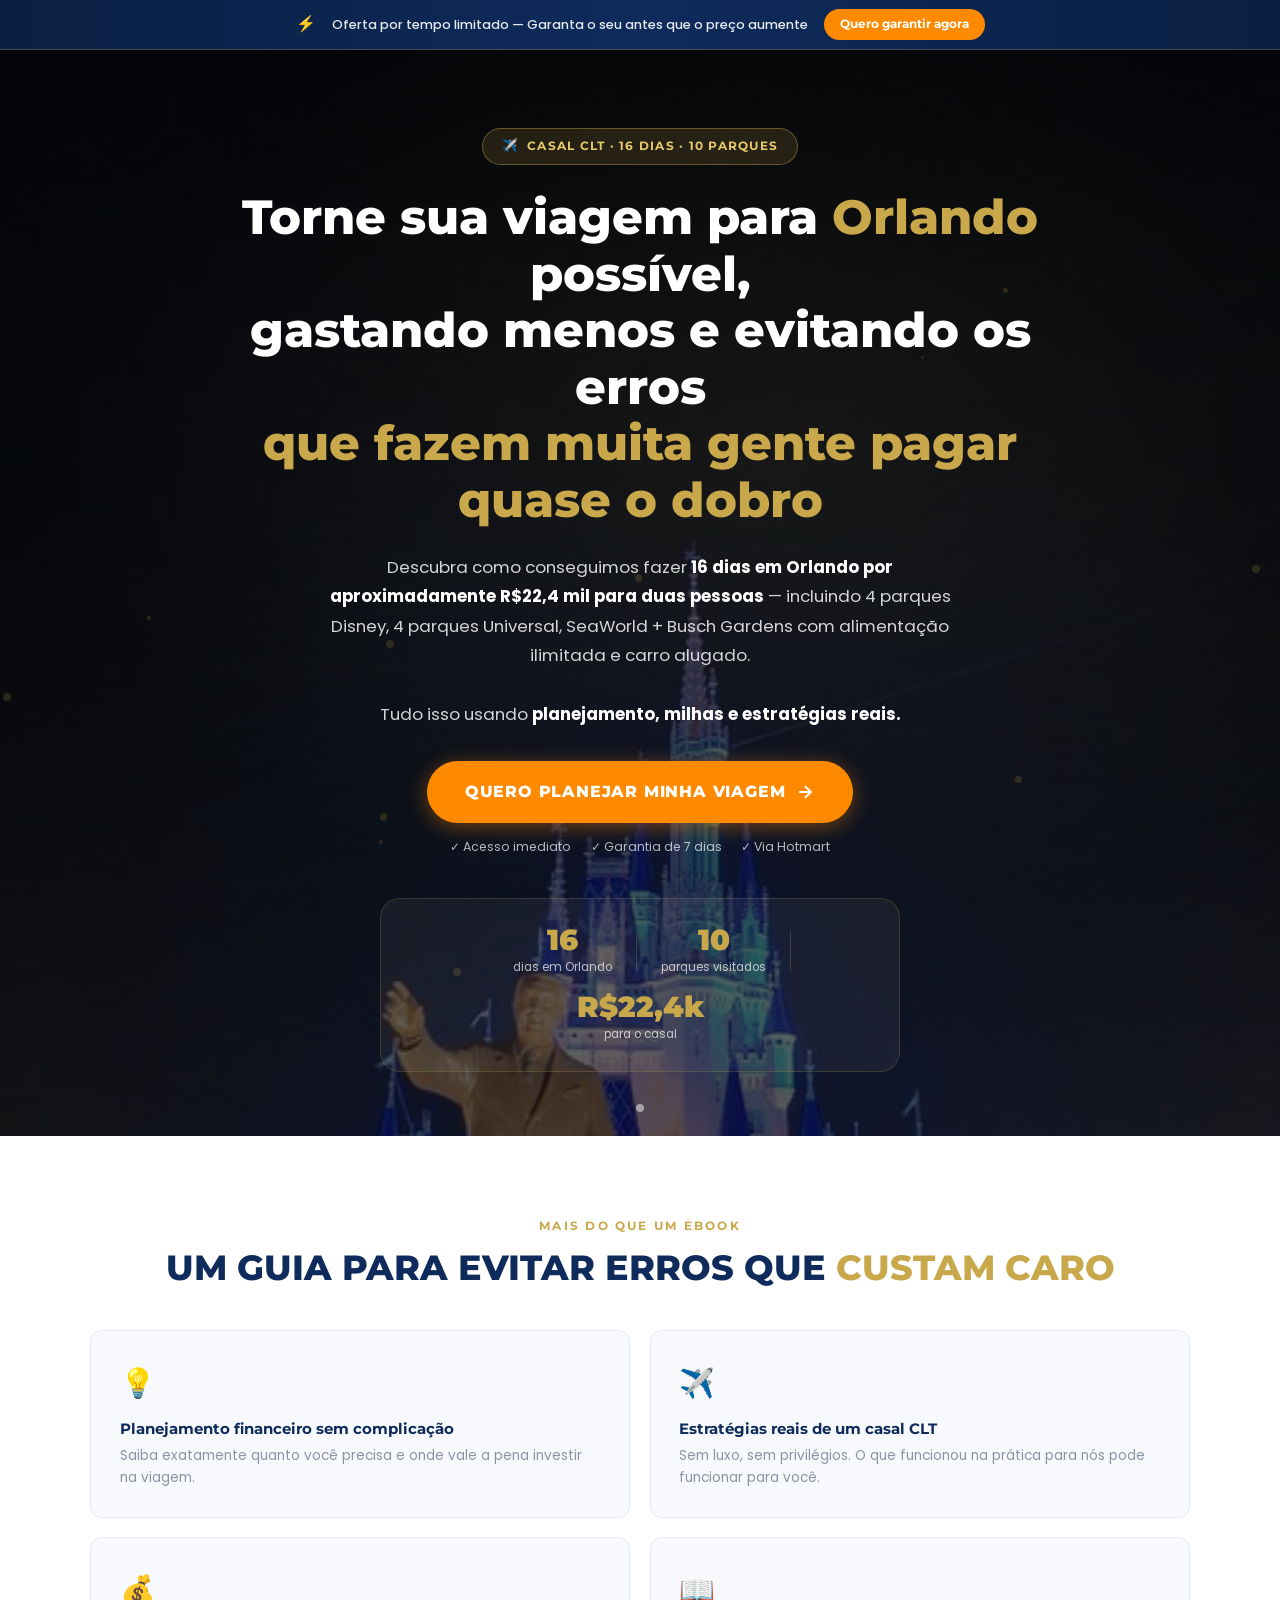
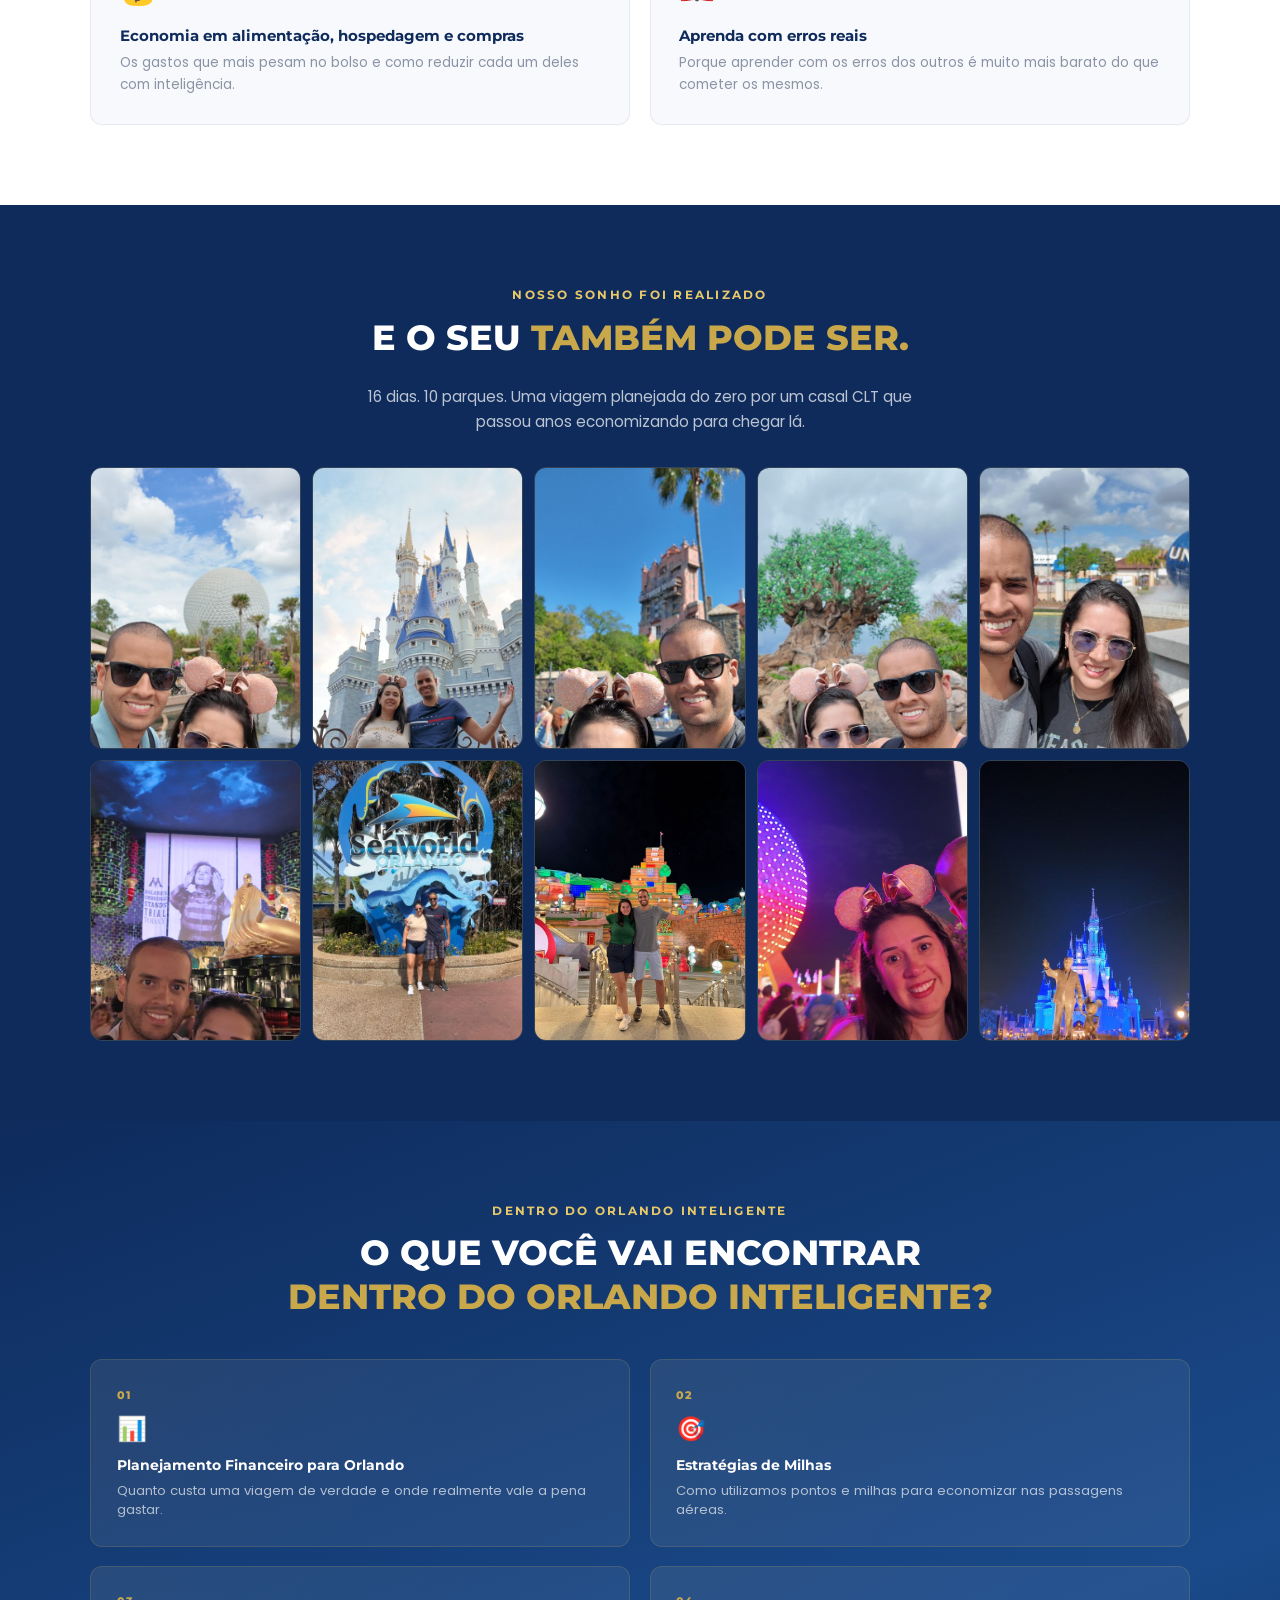
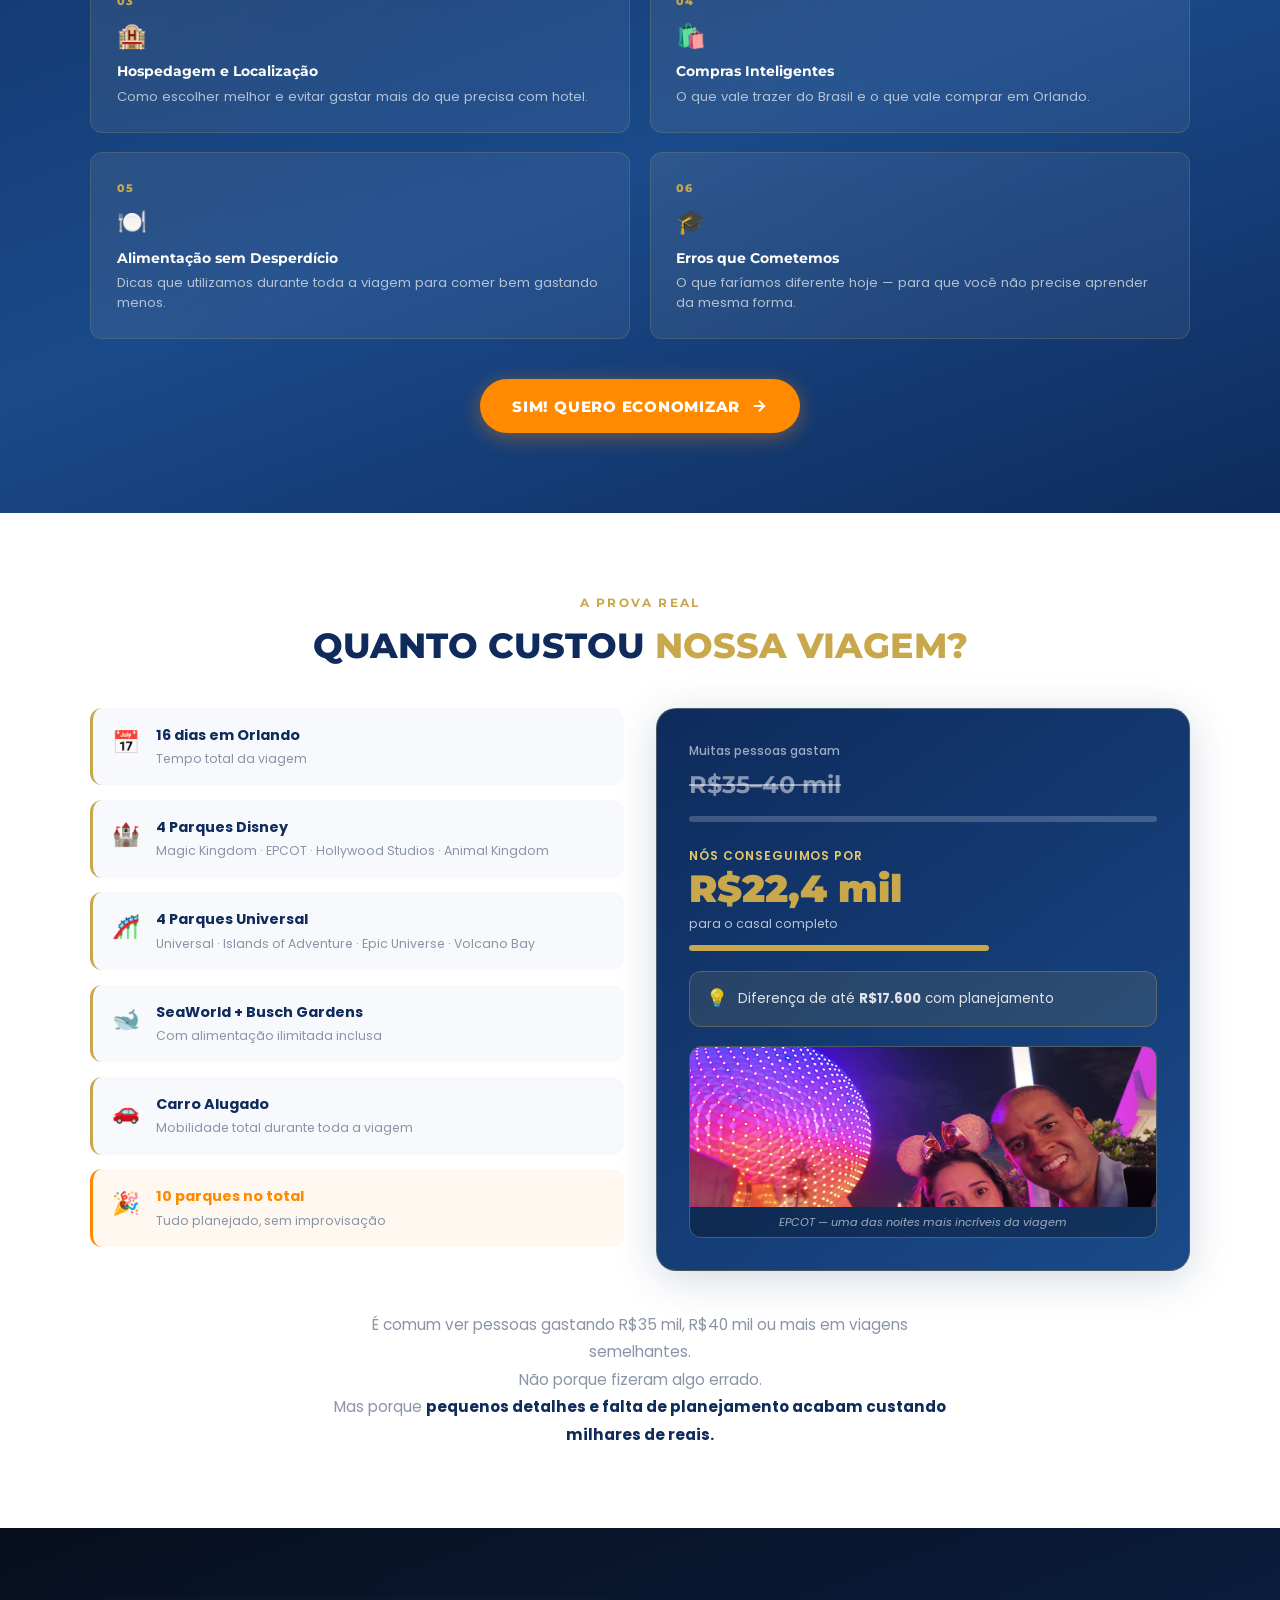
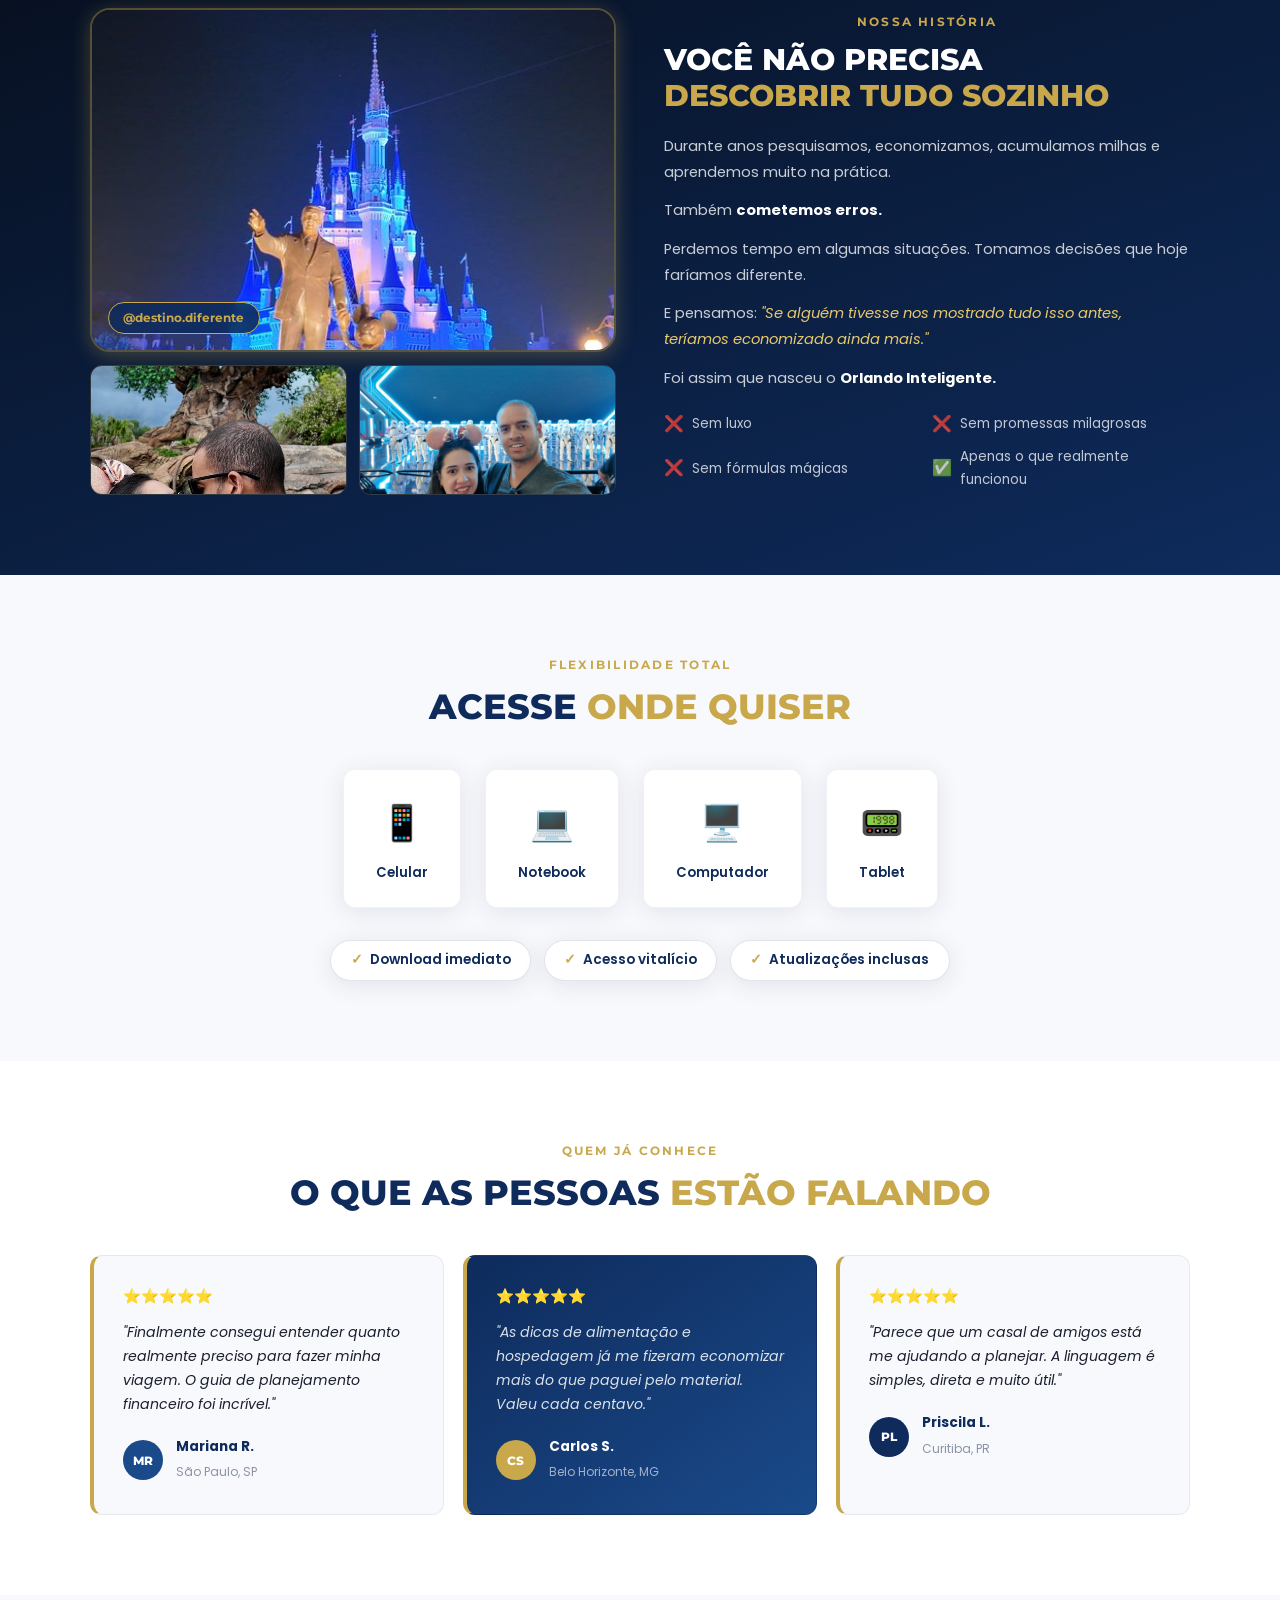
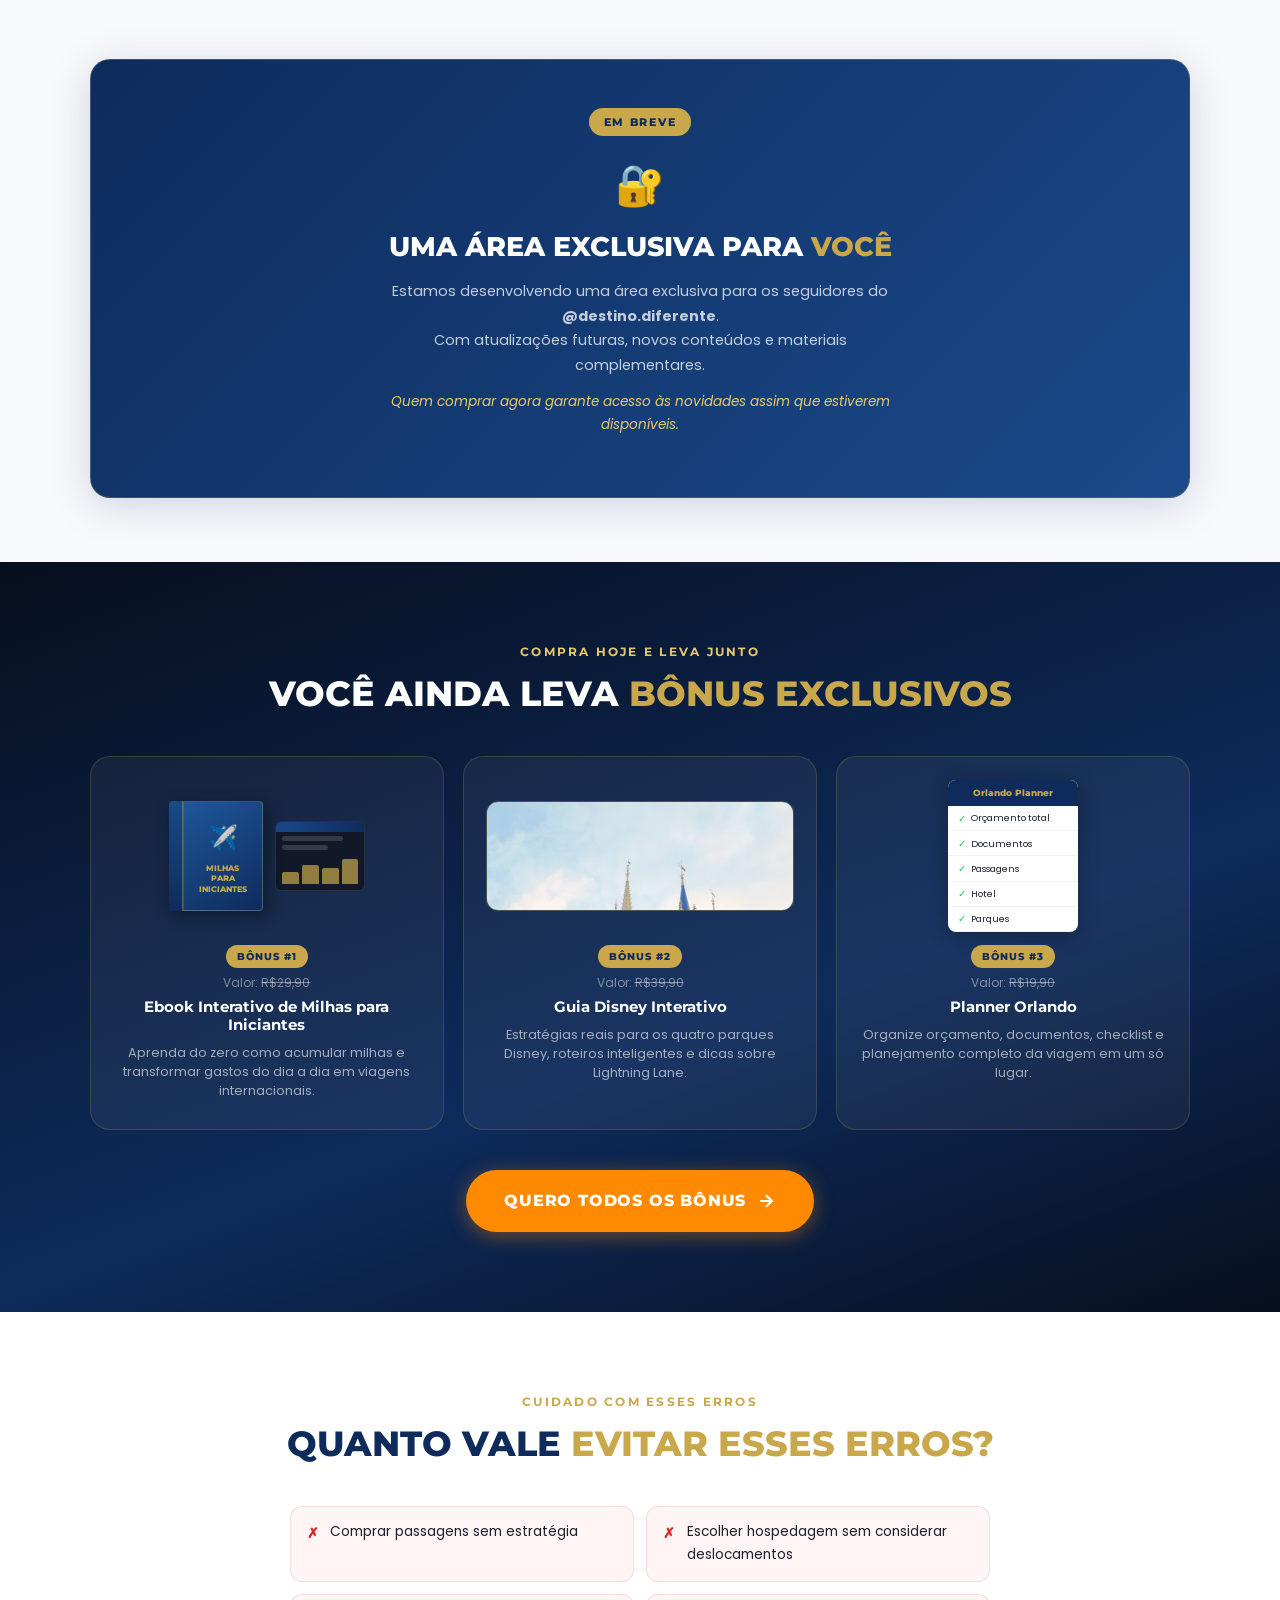
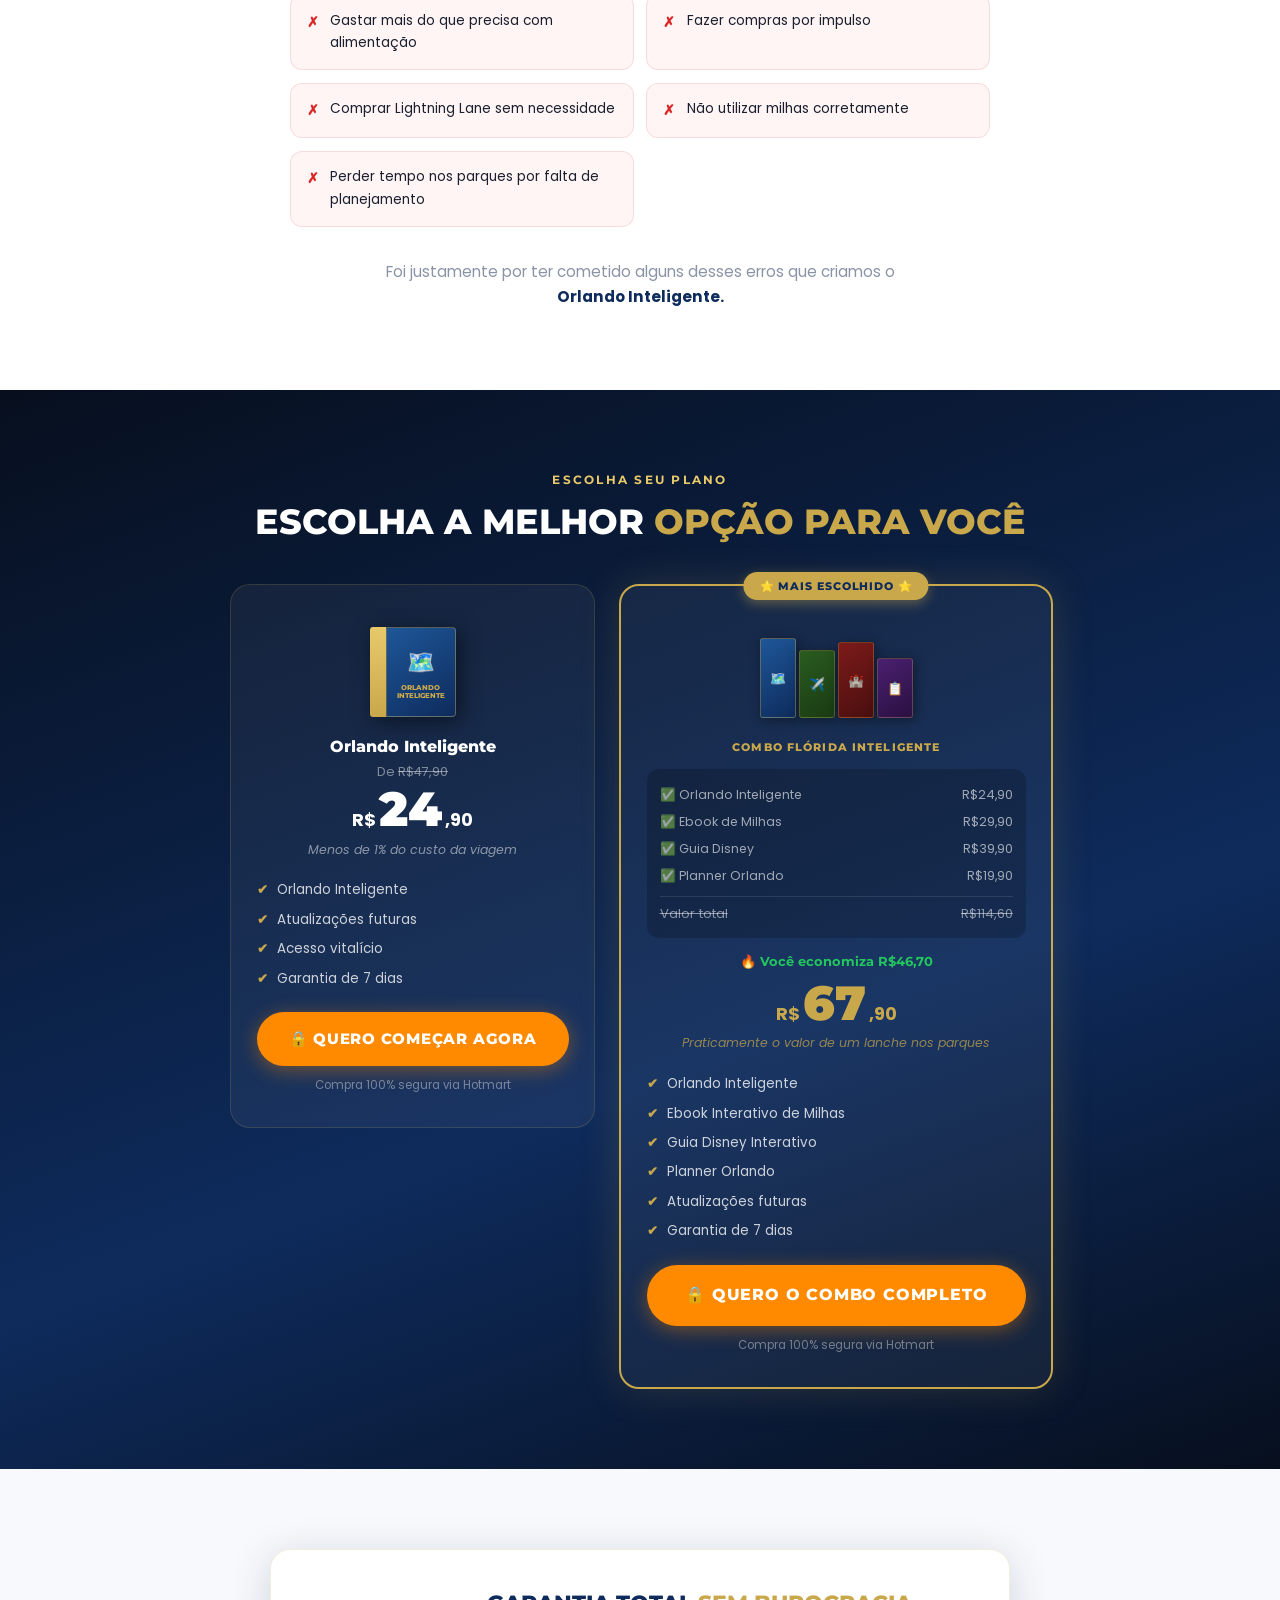
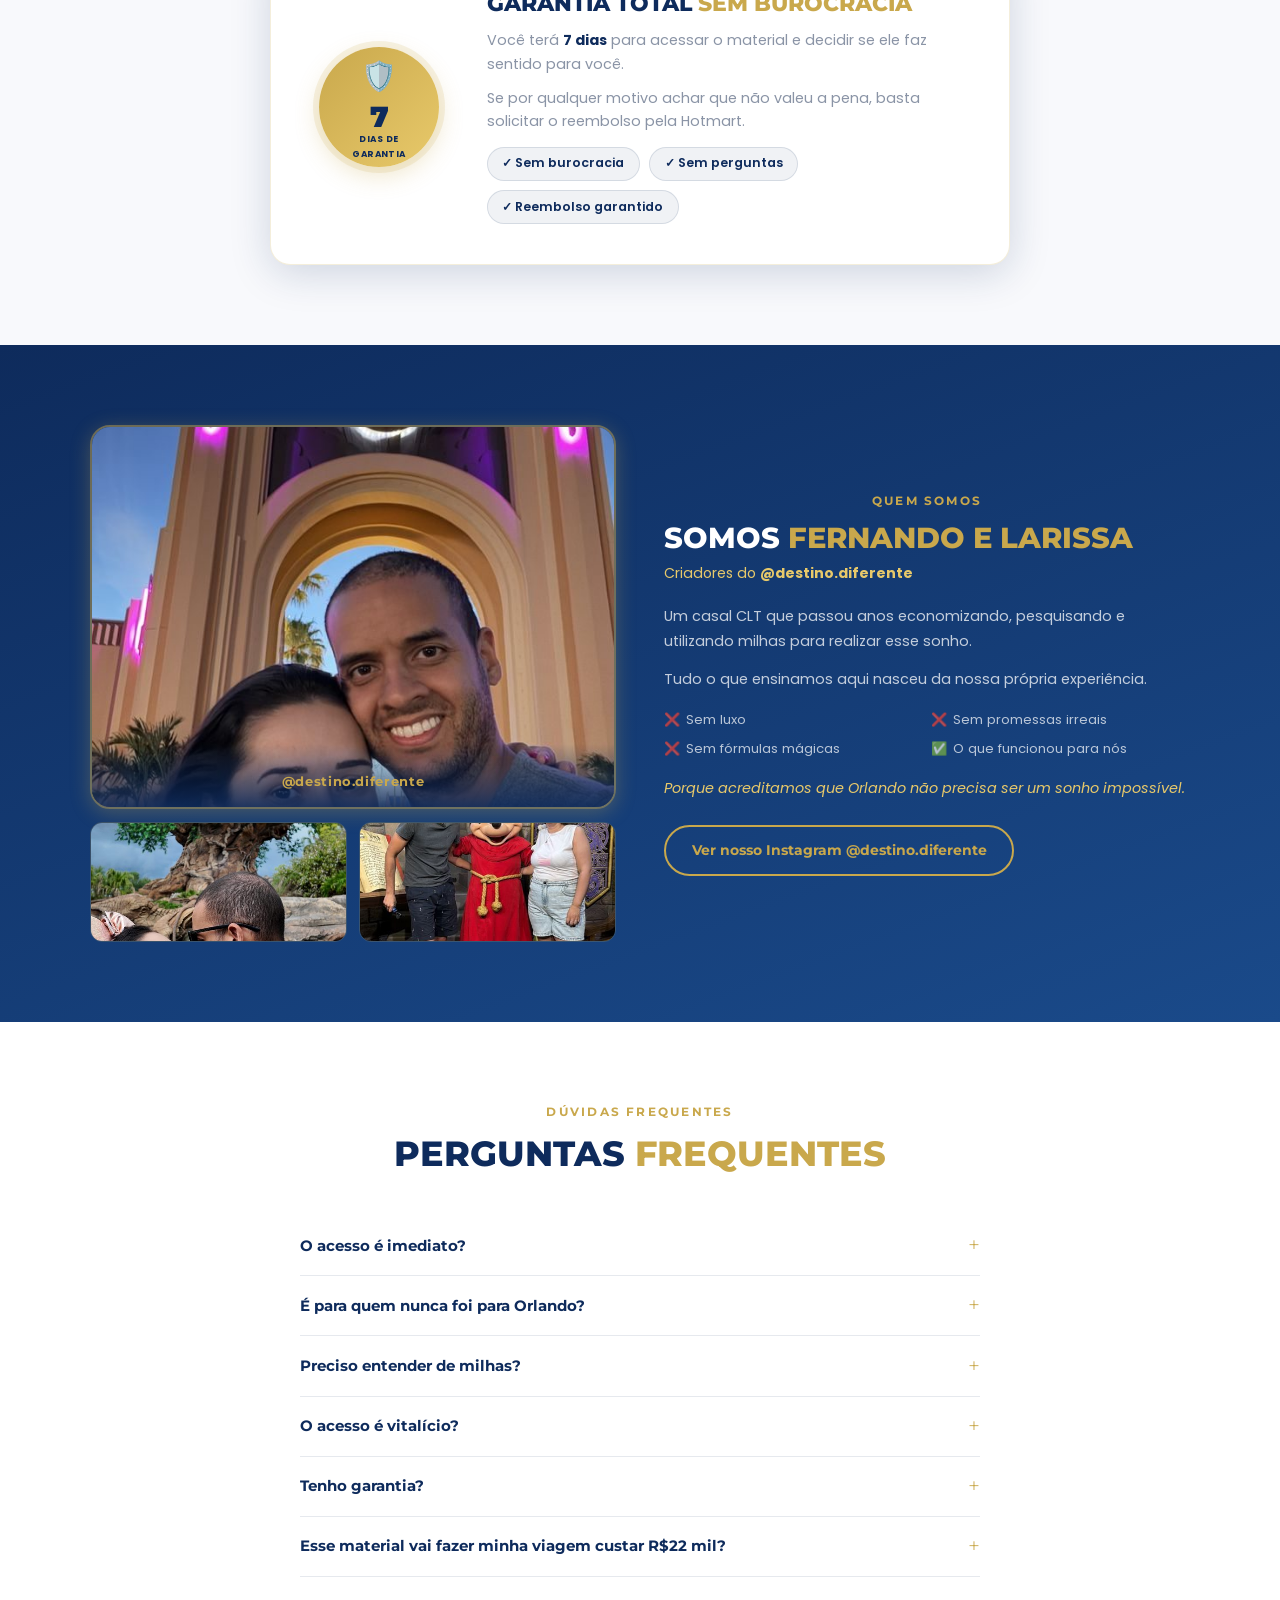
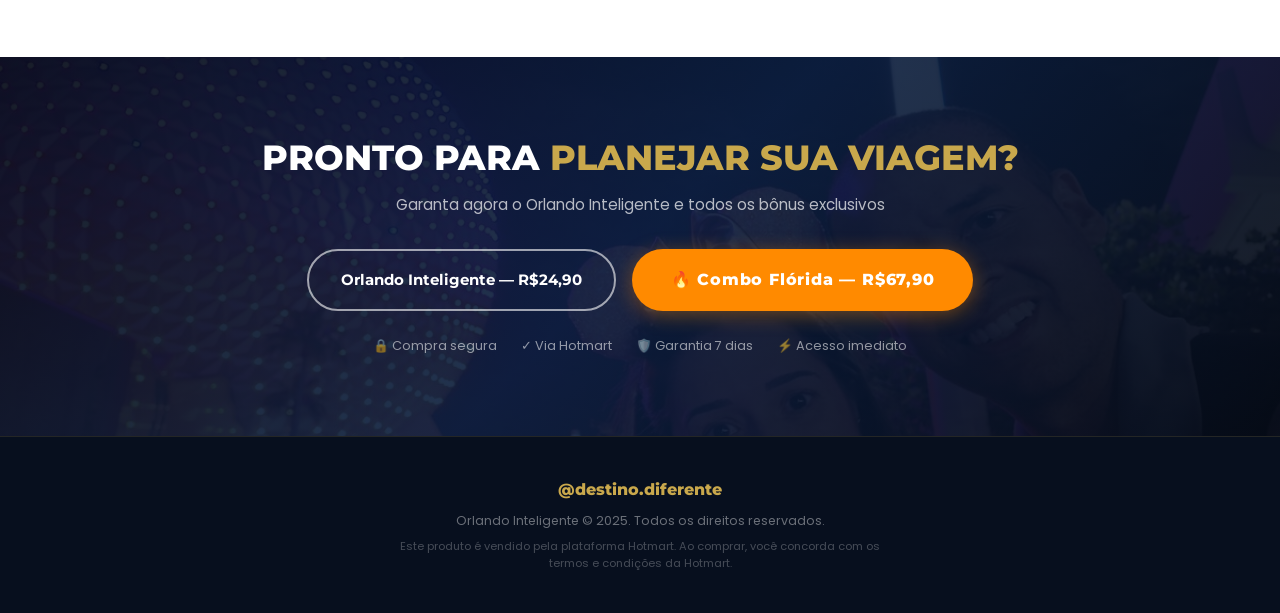
==== commit 04e78938: "Add files via upload" ====
--- a/index.html
+++ b/index.html
@@ -669,5 +669,6 @@
   </a>
 
   <script src="script.js"></script>
+  <script src="tracking.js"></script>
 </body>
 </html>
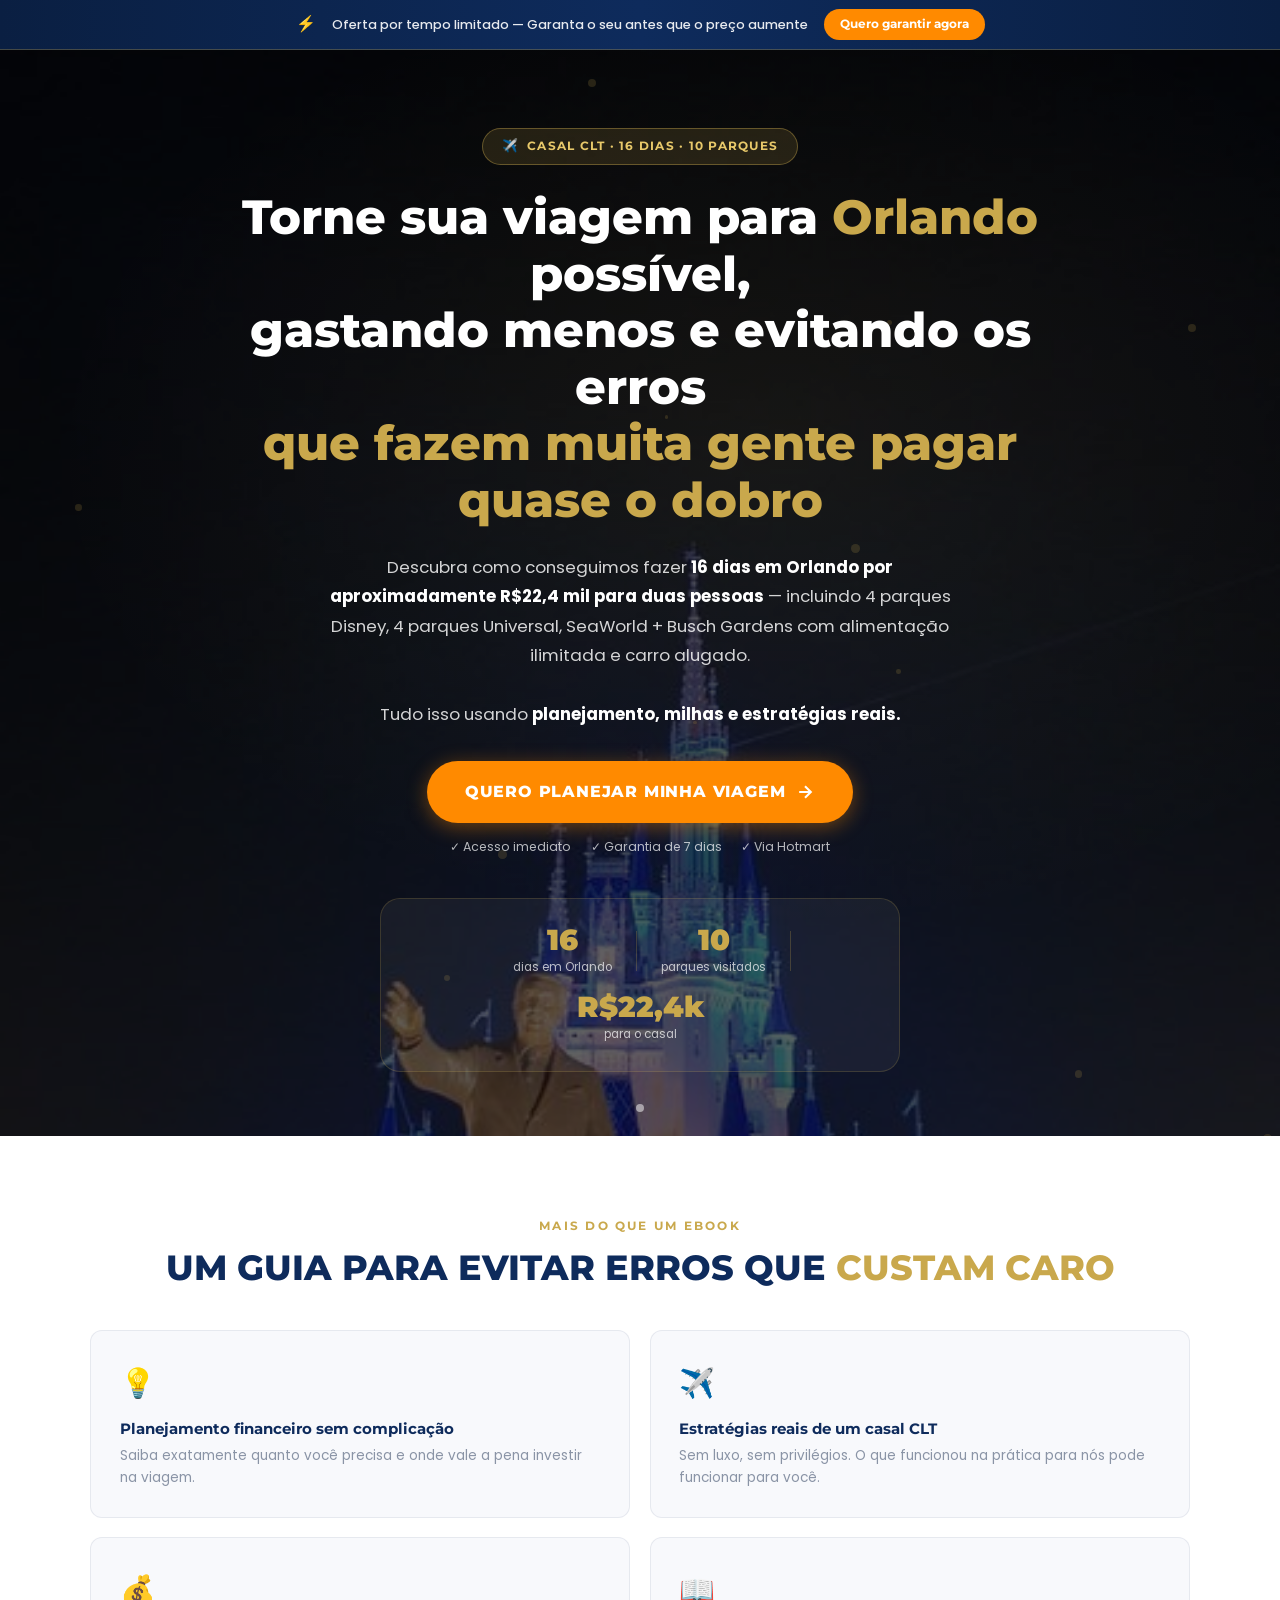
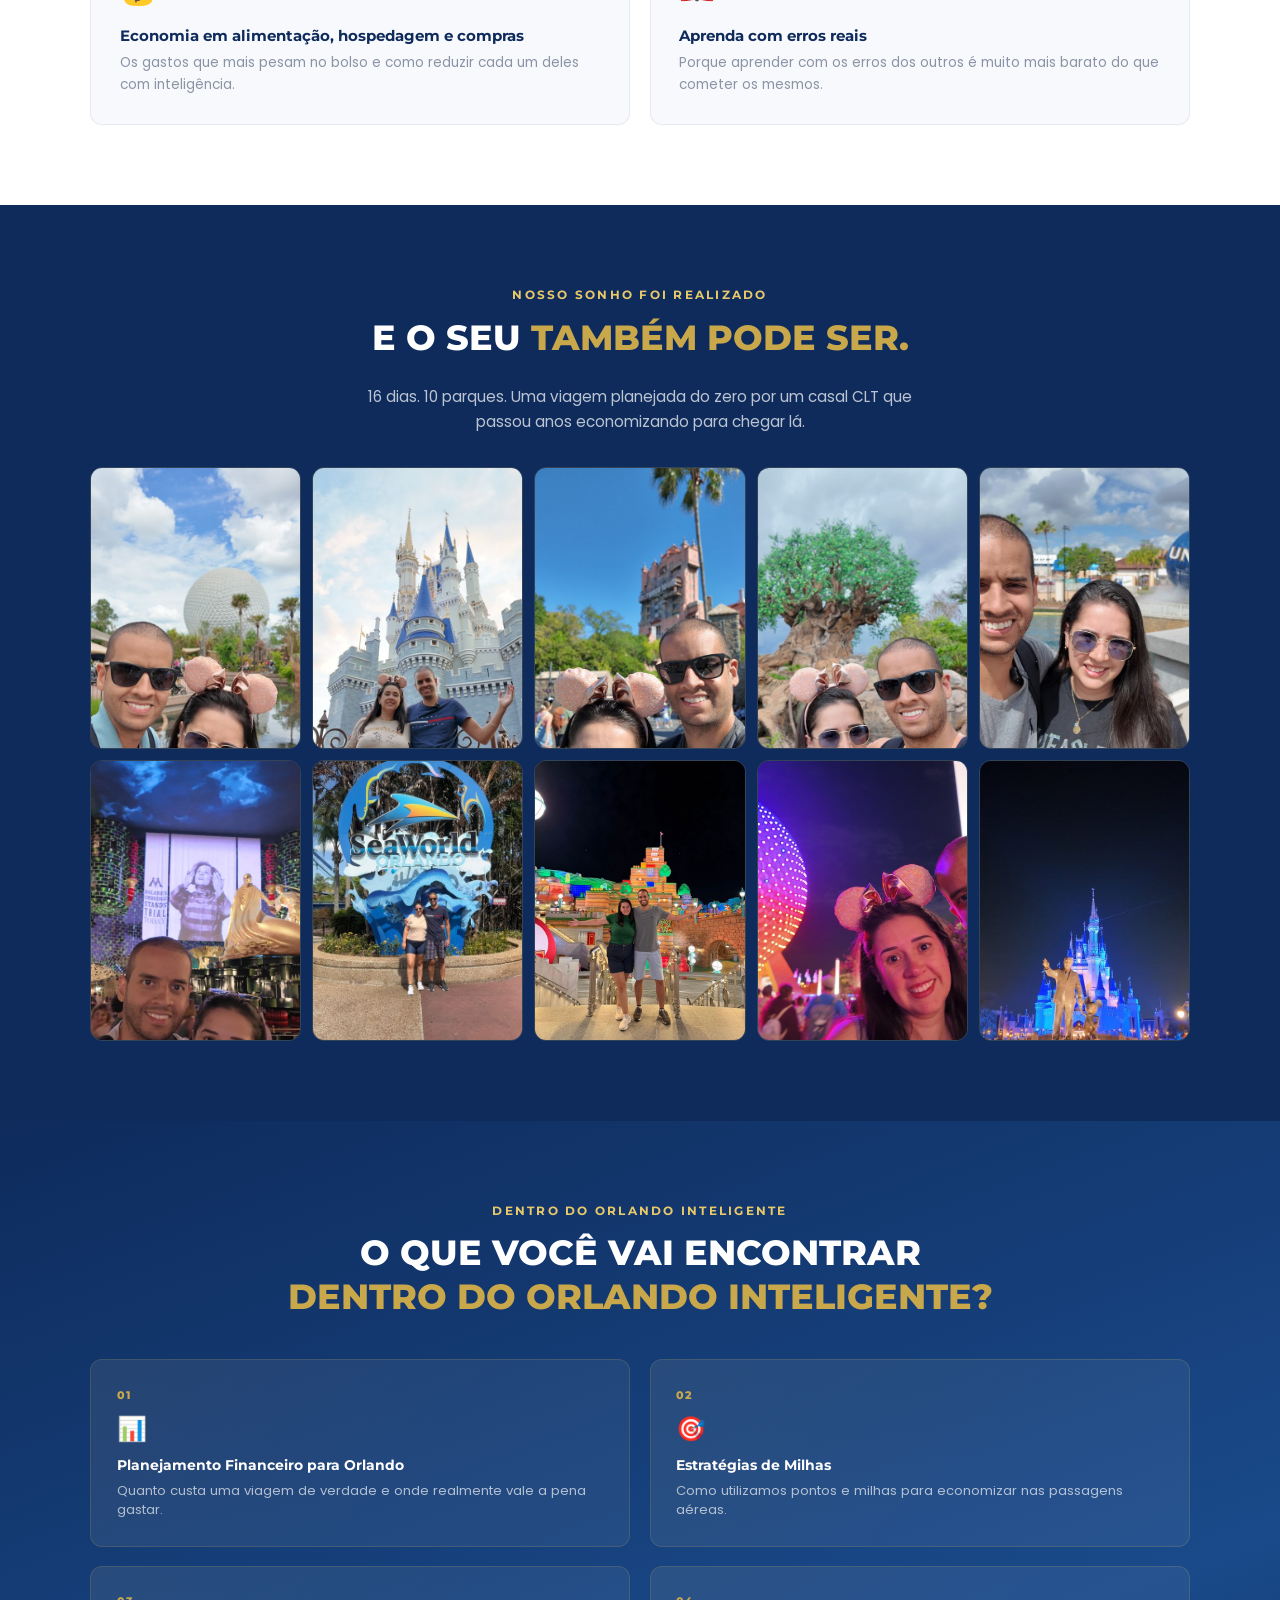
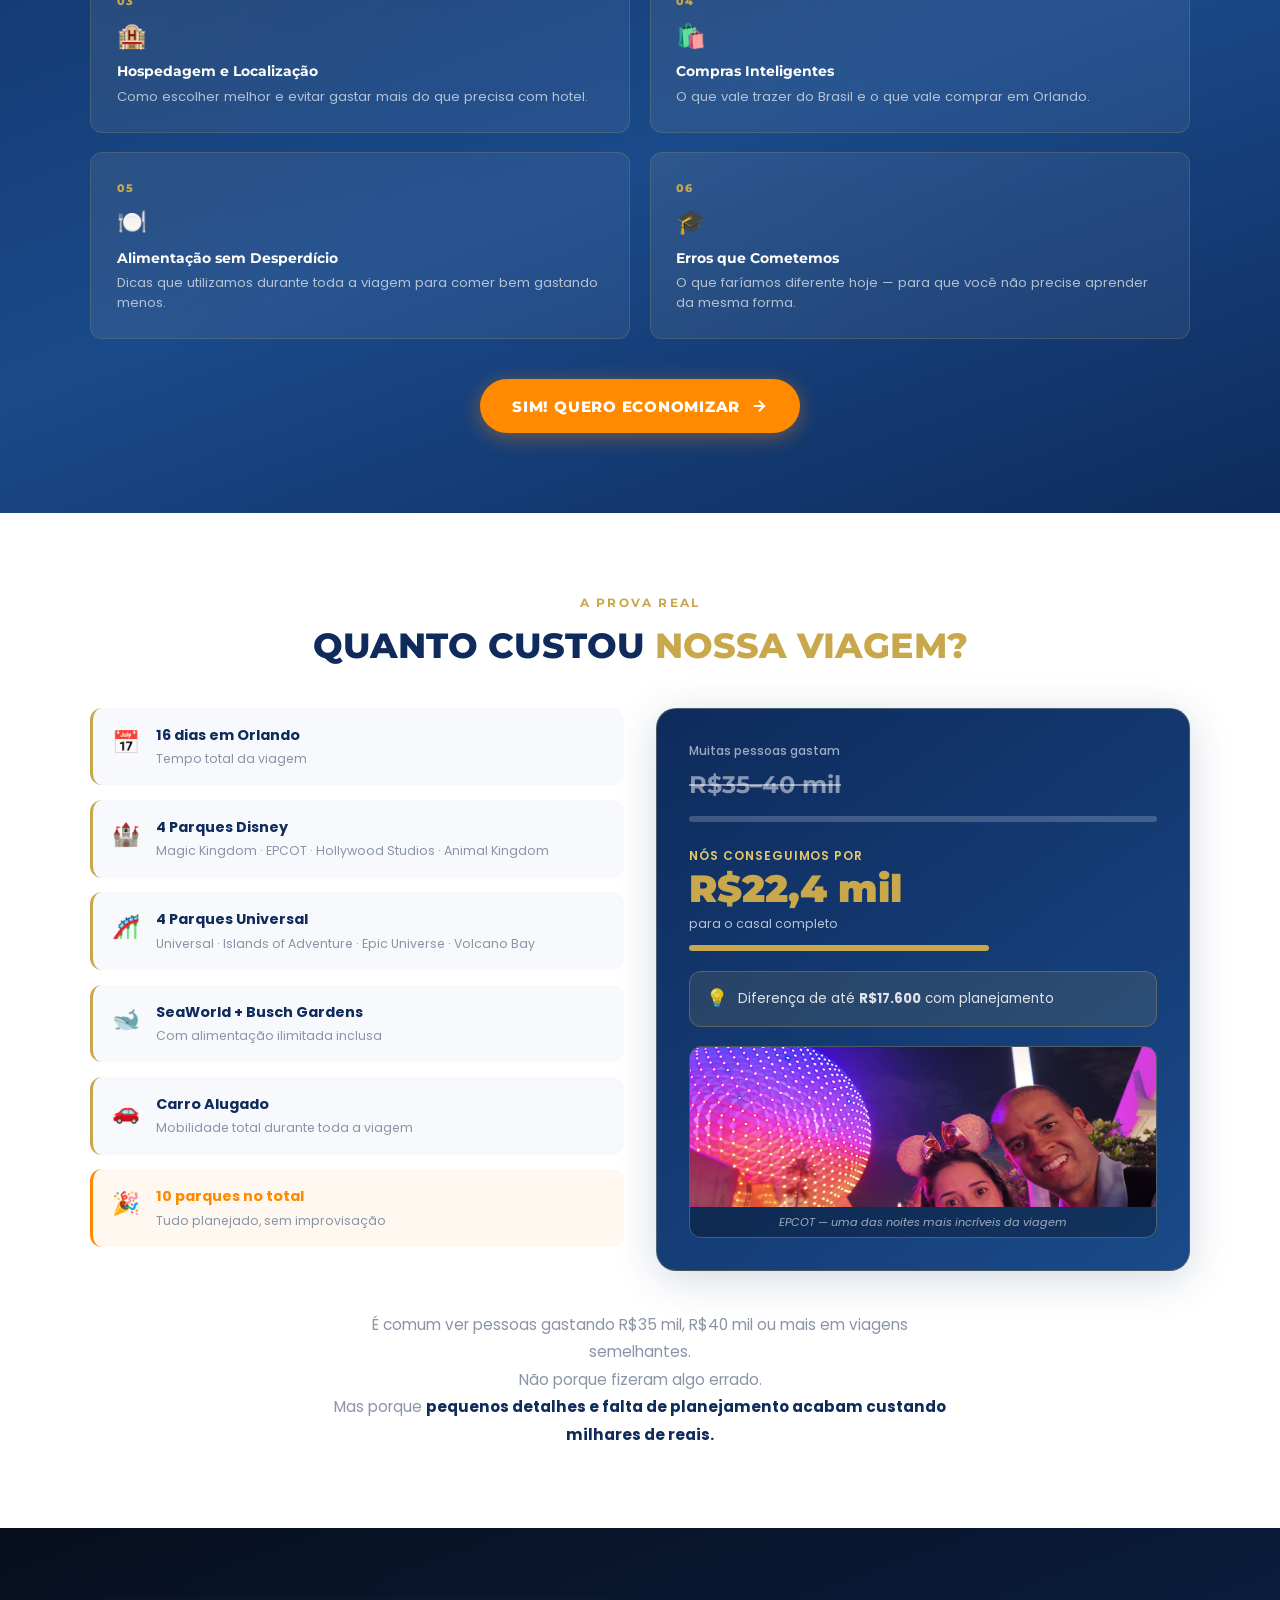
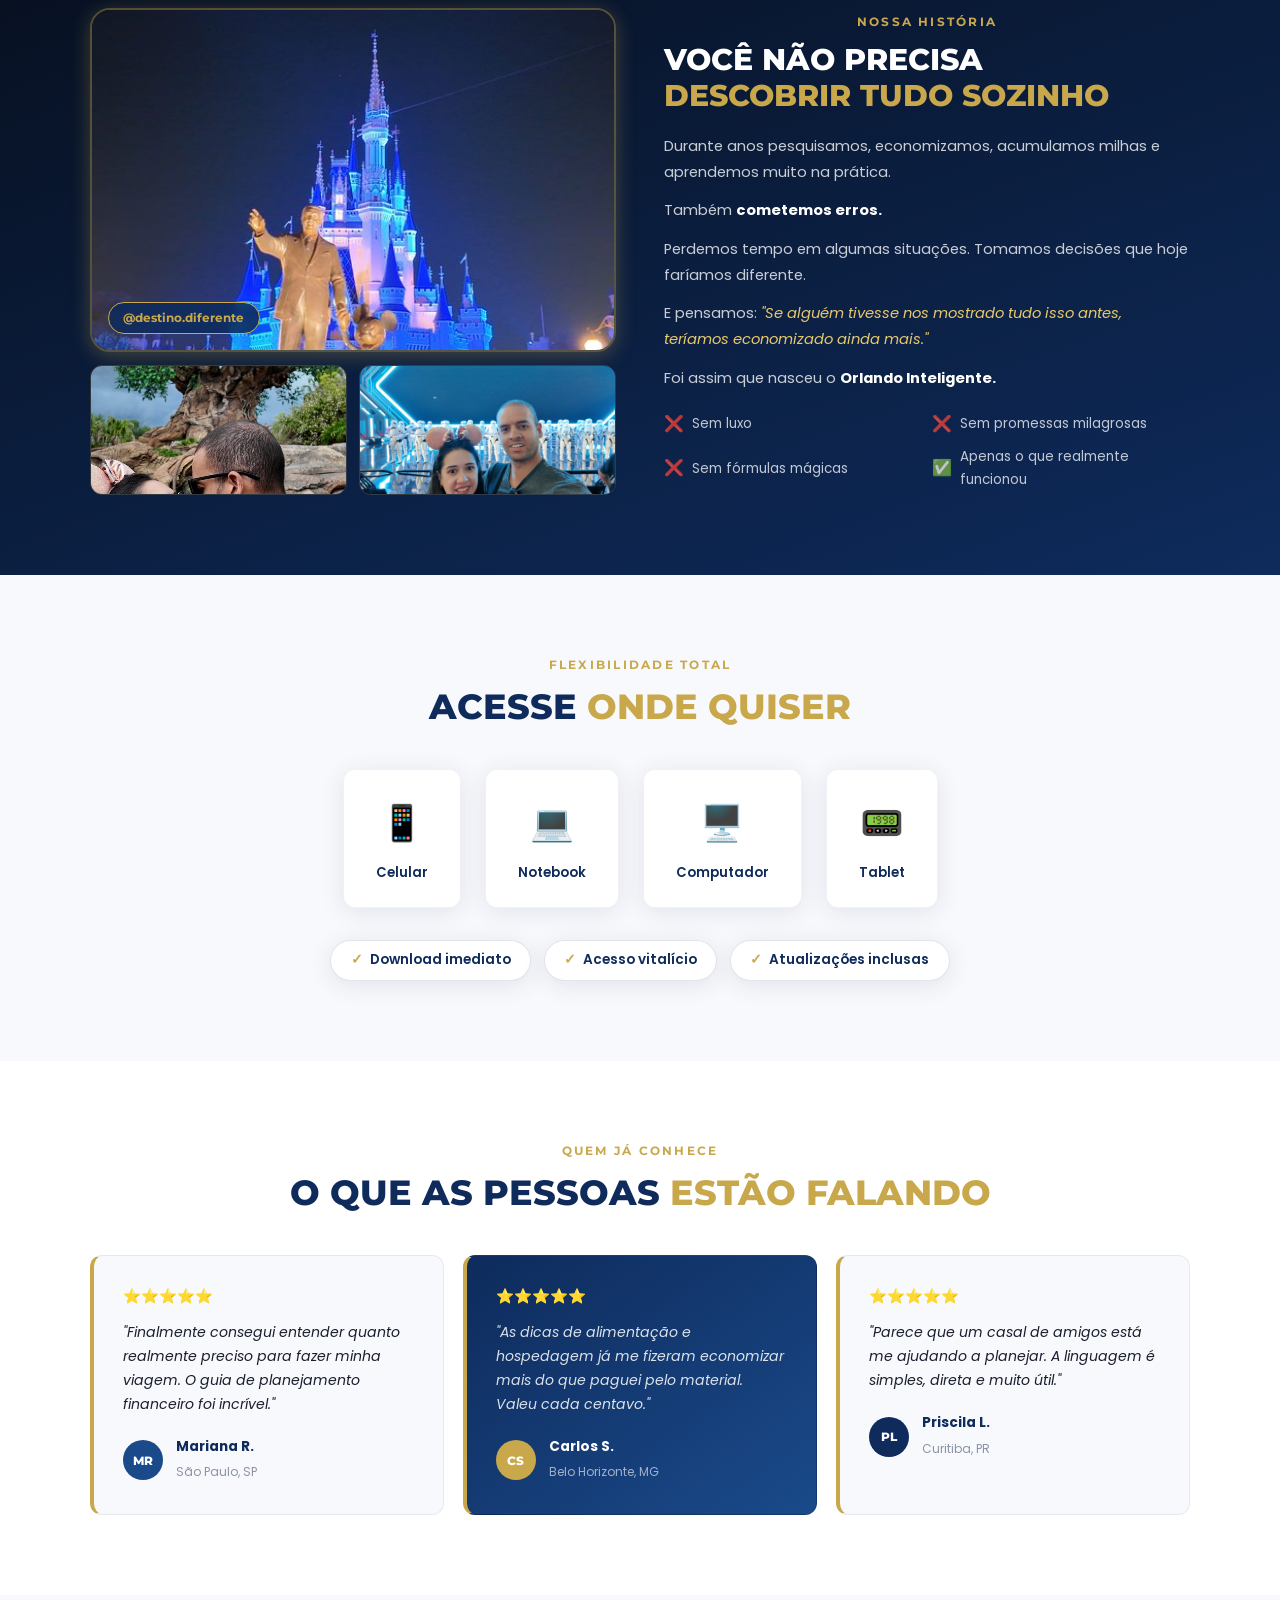
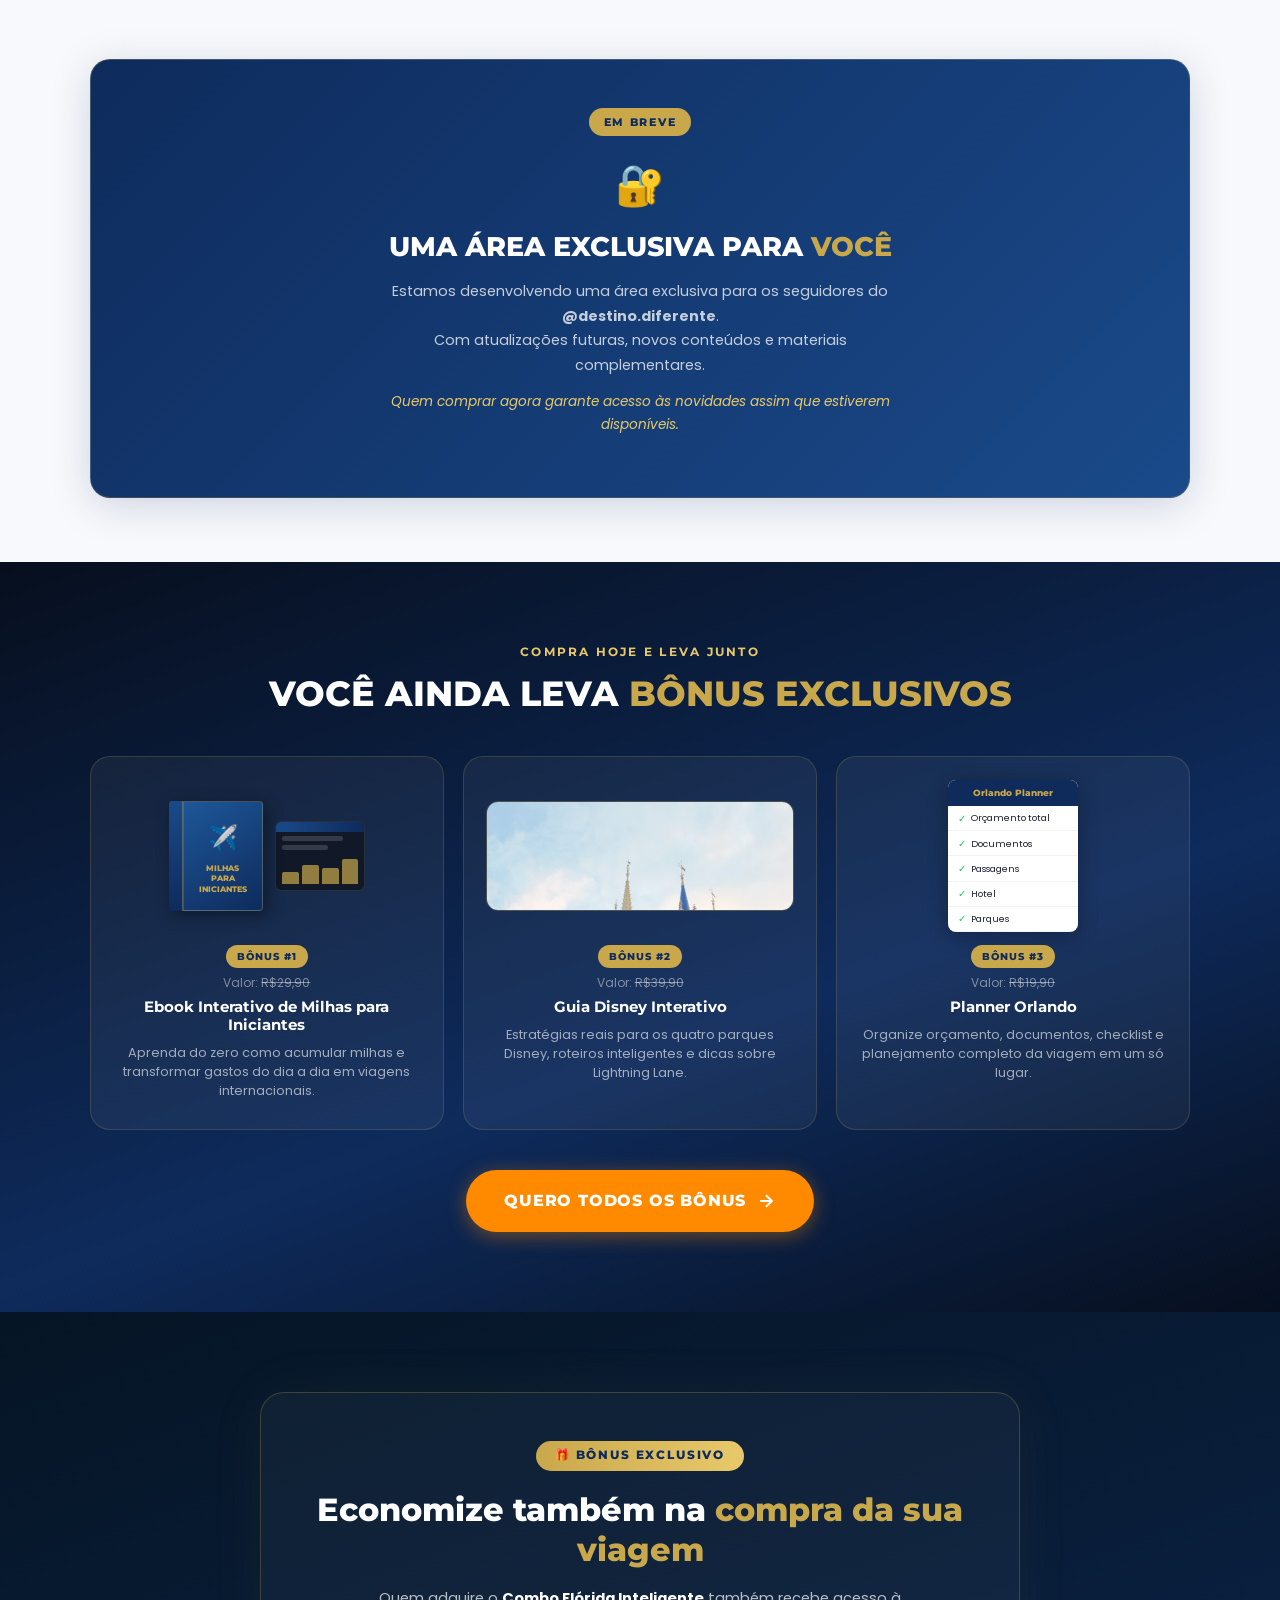
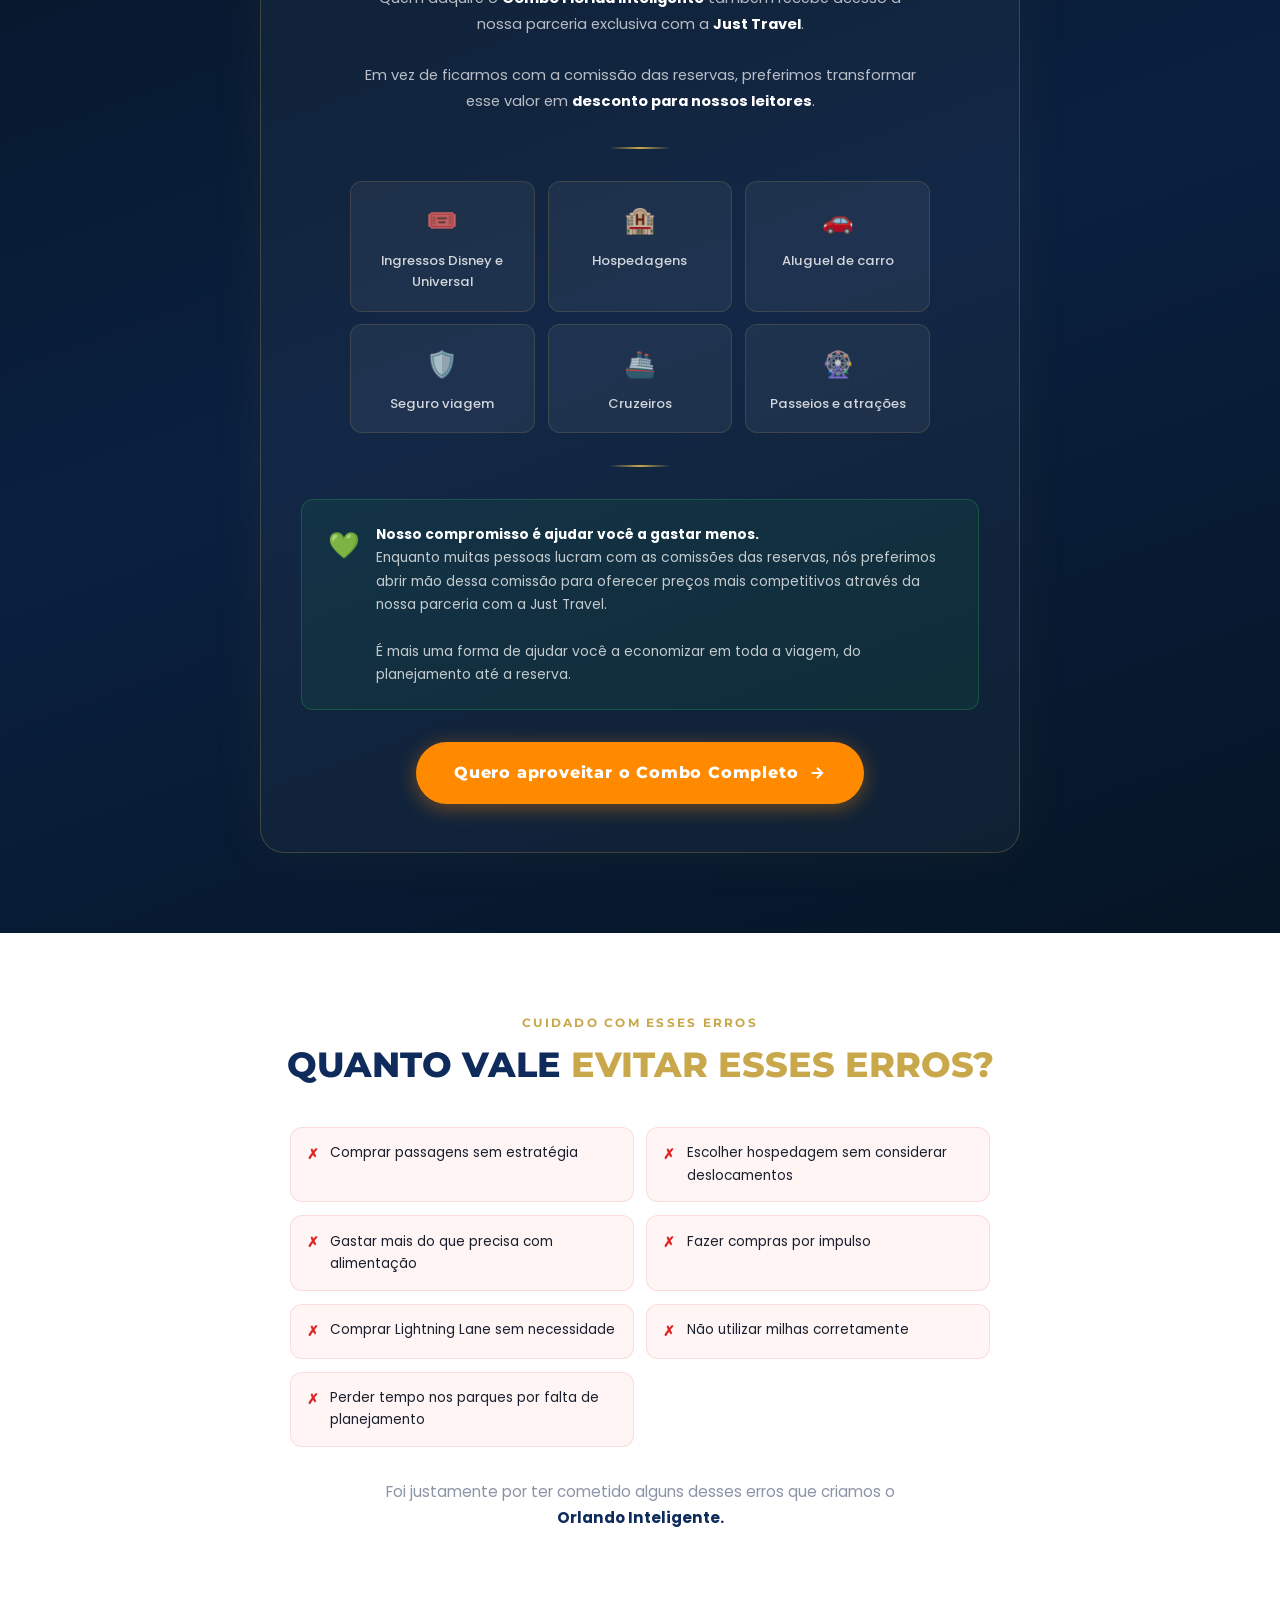
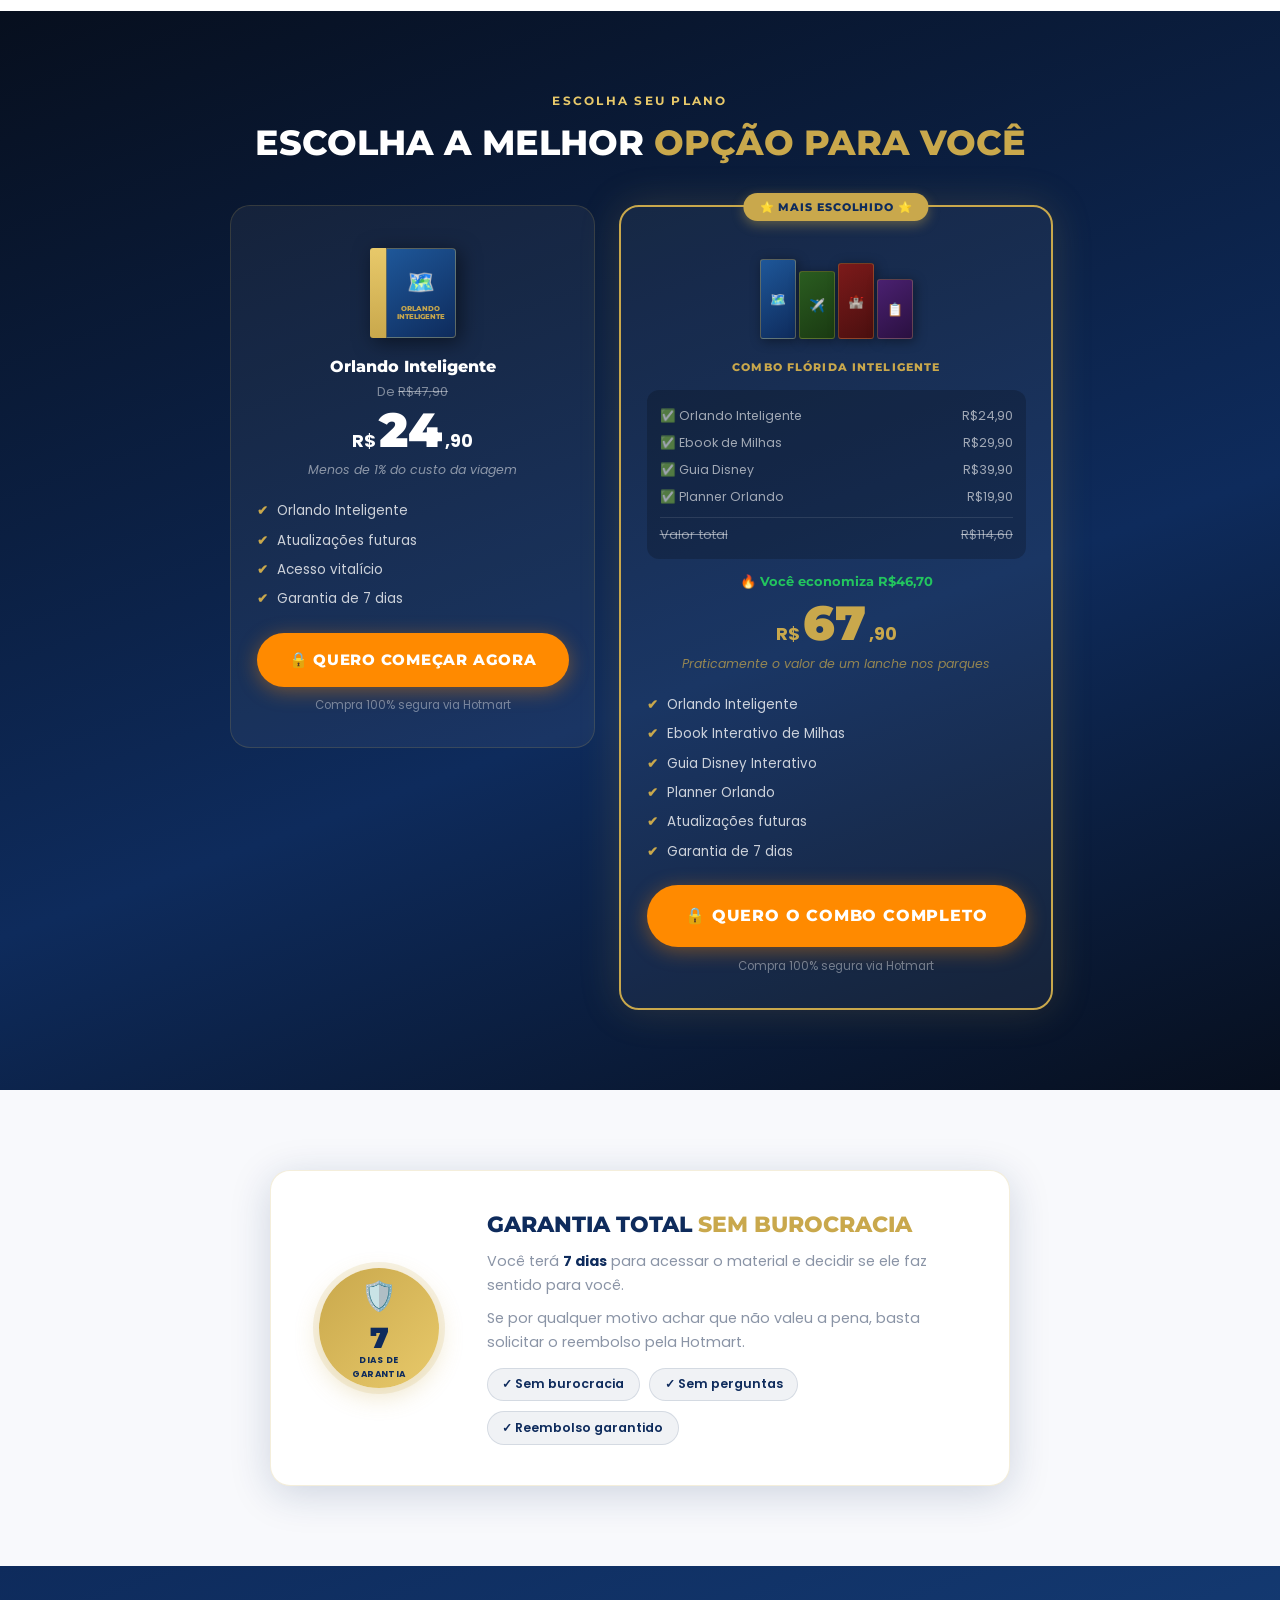
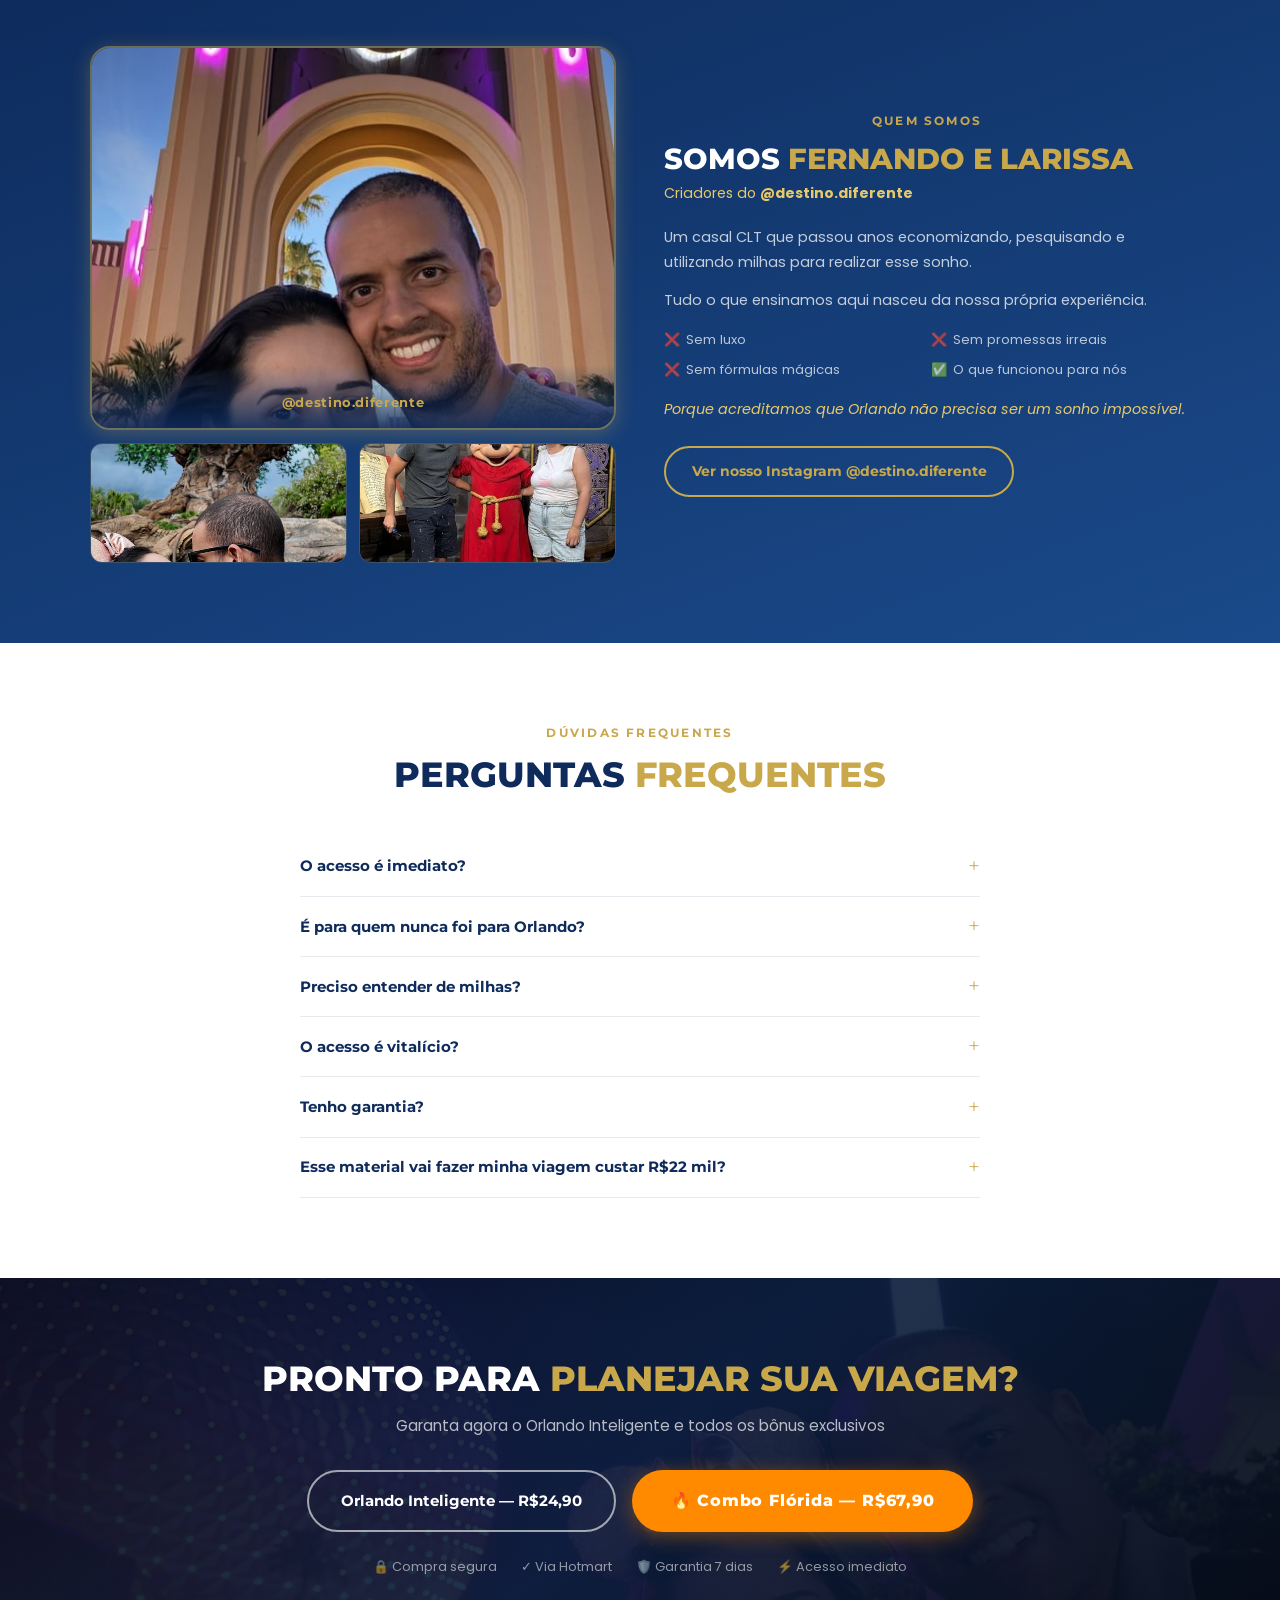
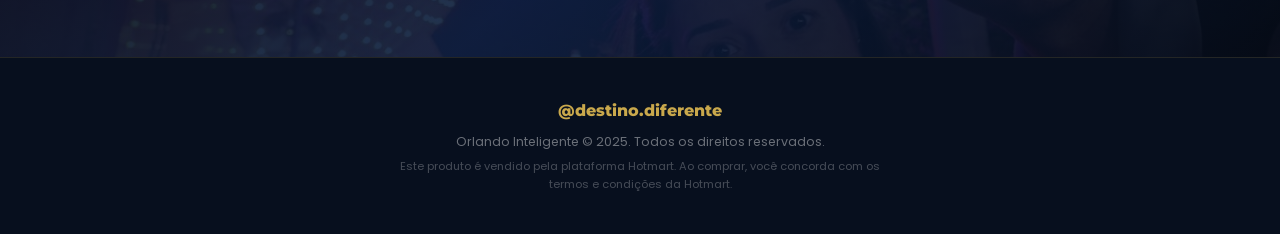
==== commit d0ce2797: "Add files via upload" ====
--- a/index.html
+++ b/index.html
@@ -432,6 +432,54 @@
     </div>
   </section>
 
+  
+  <!-- ===== BÔNUS EXCLUSIVO — JUST TRAVEL ===== -->
+  <section class="just-travel-section" id="just-travel">
+    <div class="container">
+      <div class="jt-wrapper reveal">
+
+        <div class="jt-header">
+          <div class="jt-eyebrow">🎁 BÔNUS EXCLUSIVO</div>
+          <h2 class="jt-title">Economize também na <span class="gold">compra da sua viagem</span></h2>
+          <p class="jt-subtitle">
+            Quem adquire o <strong>Combo Flórida Inteligente</strong> também recebe acesso à nossa parceria exclusiva com a <strong>Just Travel</strong>.<br /><br />
+            Em vez de ficarmos com a comissão das reservas, preferimos transformar esse valor em <strong>desconto para nossos leitores</strong>.
+          </p>
+        </div>
+
+        <div class="jt-divider"></div>
+
+        <div class="jt-cards reveal-stagger">
+          <div class="jt-card"><span class="jt-icon">🎟️</span><span>Ingressos Disney e Universal</span></div>
+          <div class="jt-card"><span class="jt-icon">🏨</span><span>Hospedagens</span></div>
+          <div class="jt-card"><span class="jt-icon">🚗</span><span>Aluguel de carro</span></div>
+          <div class="jt-card"><span class="jt-icon">🛡️</span><span>Seguro viagem</span></div>
+          <div class="jt-card"><span class="jt-icon">🚢</span><span>Cruzeiros</span></div>
+          <div class="jt-card"><span class="jt-icon">🎡</span><span>Passeios e atrações</span></div>
+        </div>
+
+        <div class="jt-divider"></div>
+
+        <div class="jt-commitment reveal">
+          <div class="jt-commitment-icon">💚</div>
+          <div class="jt-commitment-text">
+            <strong>Nosso compromisso é ajudar você a gastar menos.</strong><br />
+            Enquanto muitas pessoas lucram com as comissões das reservas, nós preferimos abrir mão dessa comissão para oferecer preços mais competitivos através da nossa parceria com a Just Travel.<br /><br />
+            É mais uma forma de ajudar você a economizar em toda a viagem, do planejamento até a reserva.
+          </div>
+        </div>
+
+        <div class="jt-cta reveal">
+          <a href="#pricing" class="btn-primary btn-xl">
+            <span>Quero aproveitar o Combo Completo</span>
+            <svg width="18" height="18" viewBox="0 0 24 24" fill="none" stroke="currentColor" stroke-width="2.5"><path d="M5 12h14M12 5l7 7-7 7"/></svg>
+          </a>
+        </div>
+
+      </div>
+    </div>
+  </section>
+
   <!-- ===== ERROS ===== -->
   <section class="mistakes-section" id="mistakes">
     <div class="container">
@@ -669,6 +717,5 @@
   </a>
 
   <script src="script.js"></script>
-  <script src="tracking.js"></script>
 </body>
 </html>
--- a/styles.css
+++ b/styles.css
@@ -1820,3 +1820,123 @@
 @media (max-width: 480px) {
   .parks-grid { grid-template-columns: repeat(2, 1fr); gap: .5rem; }
 }
+
+/* ===== JUST TRAVEL — BÔNUS EXCLUSIVO ===== */
+.just-travel-section {
+  padding: 5rem 0;
+  background: linear-gradient(160deg, #051525 0%, #0a2040 50%, #051525 100%);
+}
+
+.jt-wrapper {
+  max-width: 760px;
+  margin: 0 auto;
+  background: rgba(255,255,255,.04);
+  border: 1px solid rgba(201,168,76,.25);
+  border-radius: 24px;
+  padding: 3rem 2.5rem;
+  text-align: center;
+  box-shadow: 0 0 60px rgba(201,168,76,.06);
+}
+
+.jt-eyebrow {
+  display: inline-block;
+  background: linear-gradient(90deg, var(--gold), var(--gold-light));
+  color: var(--blue);
+  font-family: 'Montserrat', sans-serif;
+  font-size: .72rem;
+  font-weight: 800;
+  letter-spacing: .16em;
+  text-transform: uppercase;
+  padding: .35rem 1.2rem;
+  border-radius: 50px;
+  margin-bottom: 1.2rem;
+}
+
+.jt-title {
+  font-size: clamp(1.3rem, 3.5vw, 2rem);
+  color: var(--white);
+  margin-bottom: 1rem;
+  line-height: 1.25;
+}
+
+.jt-subtitle {
+  font-size: .92rem;
+  color: rgba(255,255,255,.7);
+  line-height: 1.75;
+  max-width: 560px;
+  margin: 0 auto;
+}
+.jt-subtitle strong { color: var(--white); }
+
+.jt-divider {
+  width: 60px;
+  height: 2px;
+  background: linear-gradient(90deg, transparent, var(--gold), transparent);
+  margin: 2rem auto;
+  border-radius: 2px;
+}
+
+/* Cards dos benefícios */
+.jt-cards {
+  display: grid;
+  grid-template-columns: repeat(3, 1fr);
+  gap: .8rem;
+  margin: 0 auto;
+  max-width: 580px;
+}
+
+.jt-card {
+  display: flex;
+  flex-direction: column;
+  align-items: center;
+  gap: .5rem;
+  background: rgba(255,255,255,.05);
+  border: 1px solid rgba(201,168,76,.18);
+  border-radius: var(--radius);
+  padding: 1.1rem .8rem;
+  transition: var(--transition);
+  font-size: .82rem;
+  color: rgba(255,255,255,.8);
+  font-weight: 500;
+}
+.jt-card:hover {
+  background: rgba(201,168,76,.08);
+  border-color: var(--gold);
+  transform: translateY(-3px);
+}
+.jt-icon { font-size: 1.6rem; }
+
+/* Caixa de compromisso */
+.jt-commitment {
+  display: flex;
+  align-items: flex-start;
+  gap: 1rem;
+  background: rgba(34,197,94,.07);
+  border: 1px solid rgba(34,197,94,.25);
+  border-radius: var(--radius);
+  padding: 1.4rem 1.6rem;
+  text-align: left;
+  margin-top: .5rem;
+}
+.jt-commitment-icon {
+  font-size: 1.6rem;
+  flex-shrink: 0;
+  margin-top: .1rem;
+}
+.jt-commitment-text {
+  font-size: .86rem;
+  color: rgba(255,255,255,.75);
+  line-height: 1.7;
+}
+.jt-commitment-text strong { color: var(--white); }
+
+.jt-cta {
+  margin-top: 2rem;
+}
+
+/* Responsive */
+@media (max-width: 600px) {
+  .jt-wrapper { padding: 2rem 1.2rem; }
+  .jt-cards { grid-template-columns: repeat(2, 1fr); }
+  .jt-commitment { flex-direction: column; gap: .6rem; }
+}
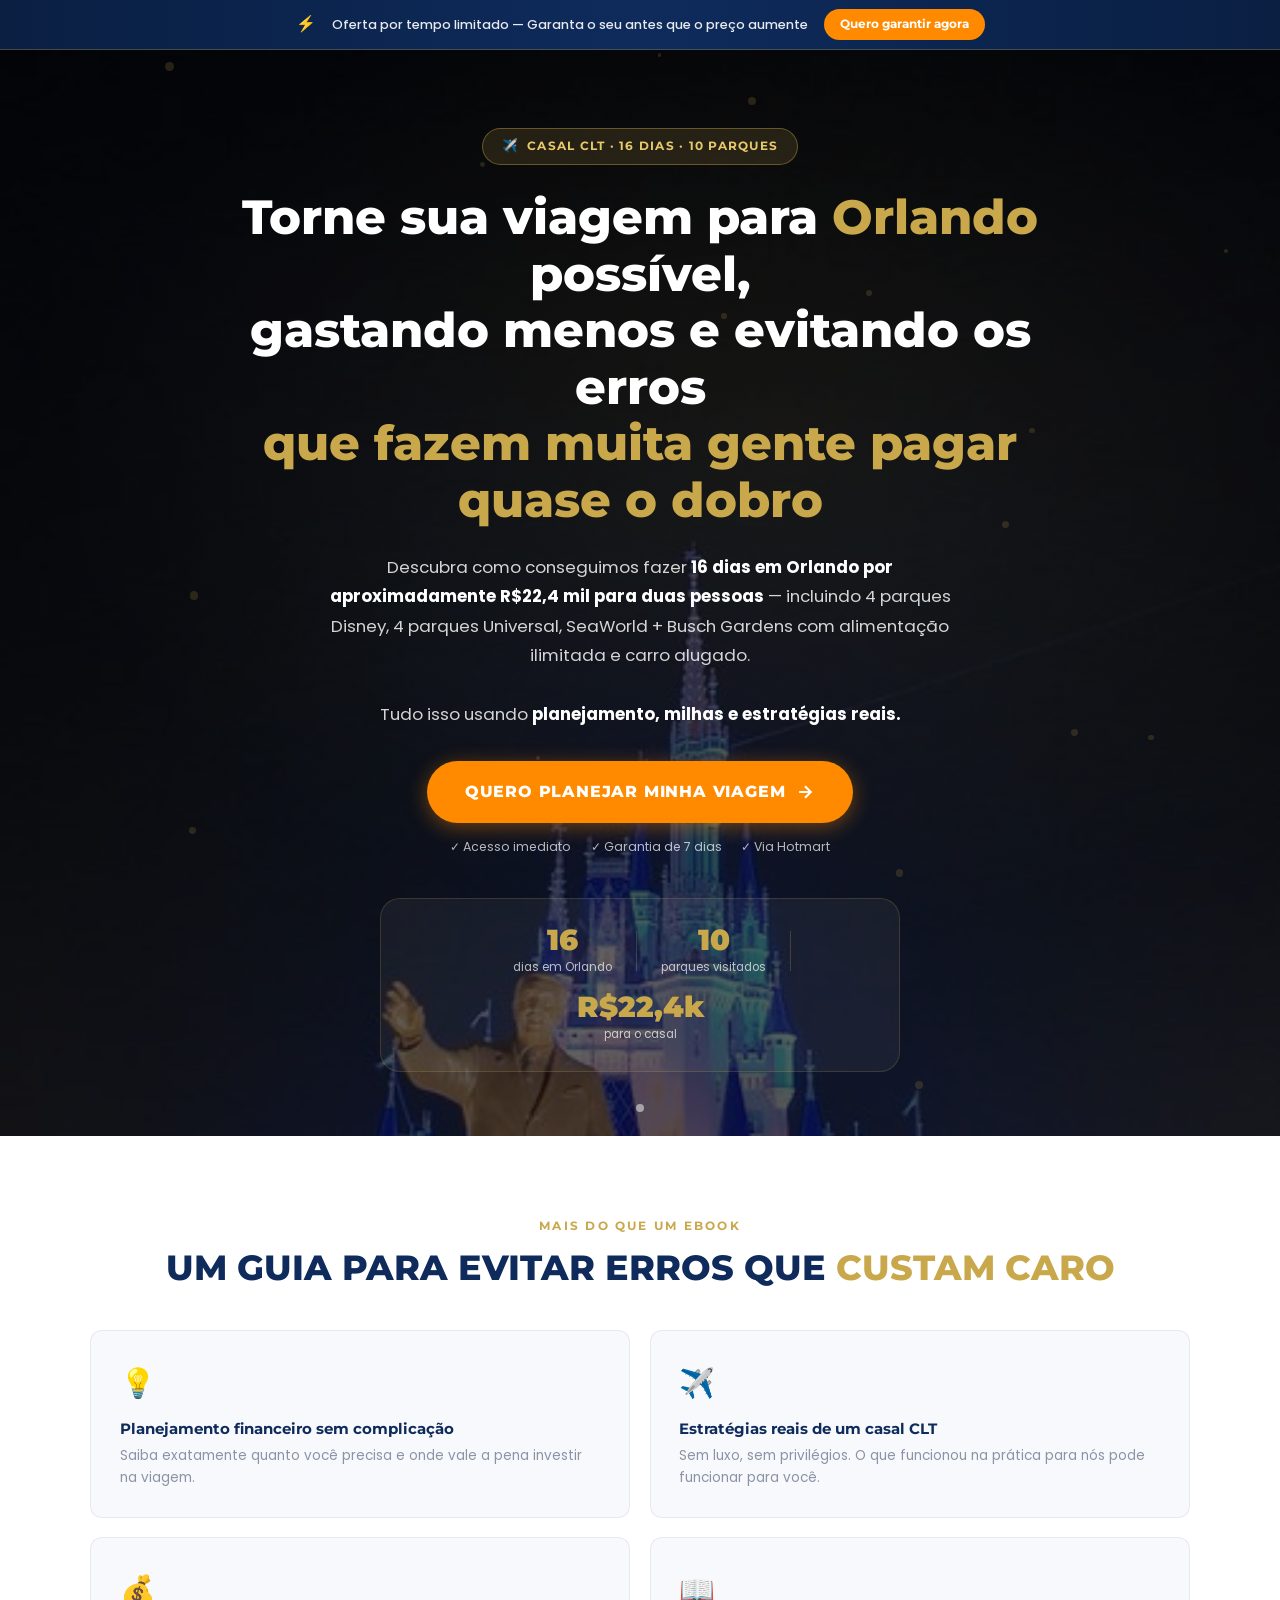
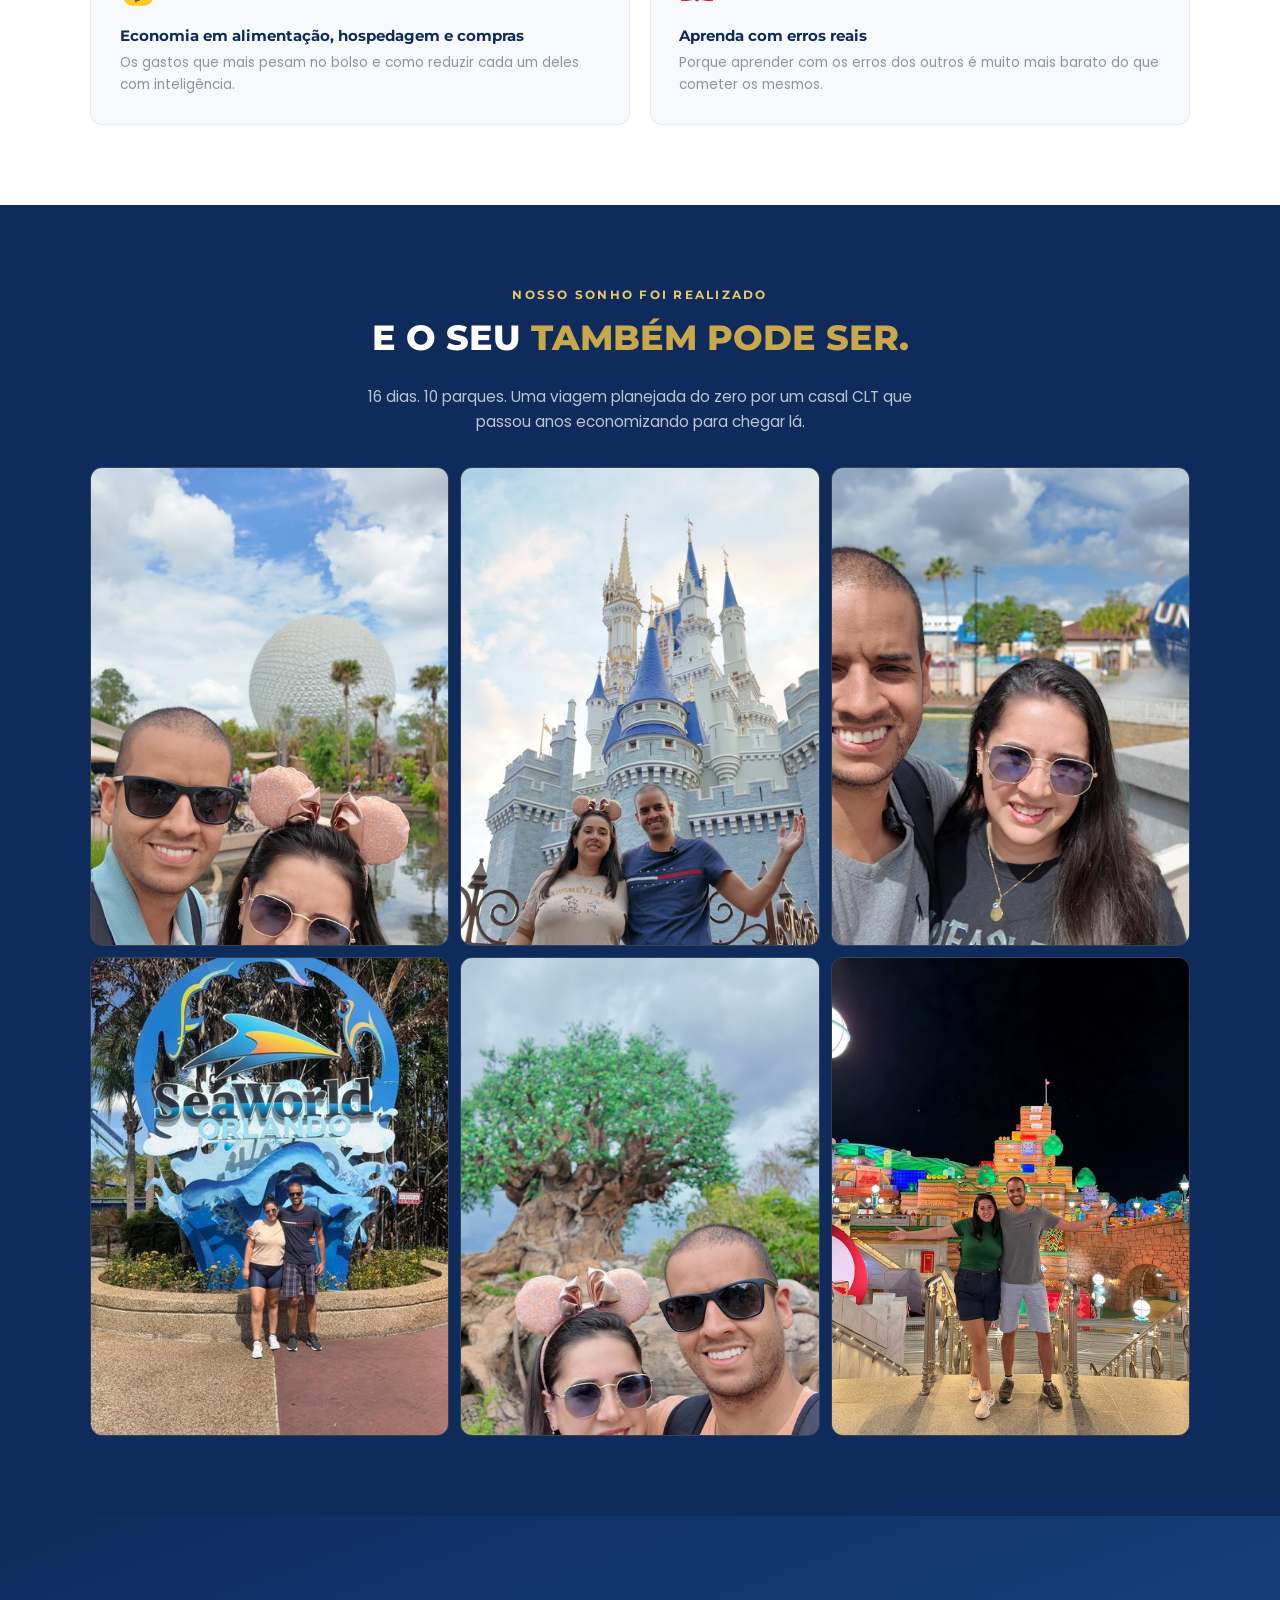
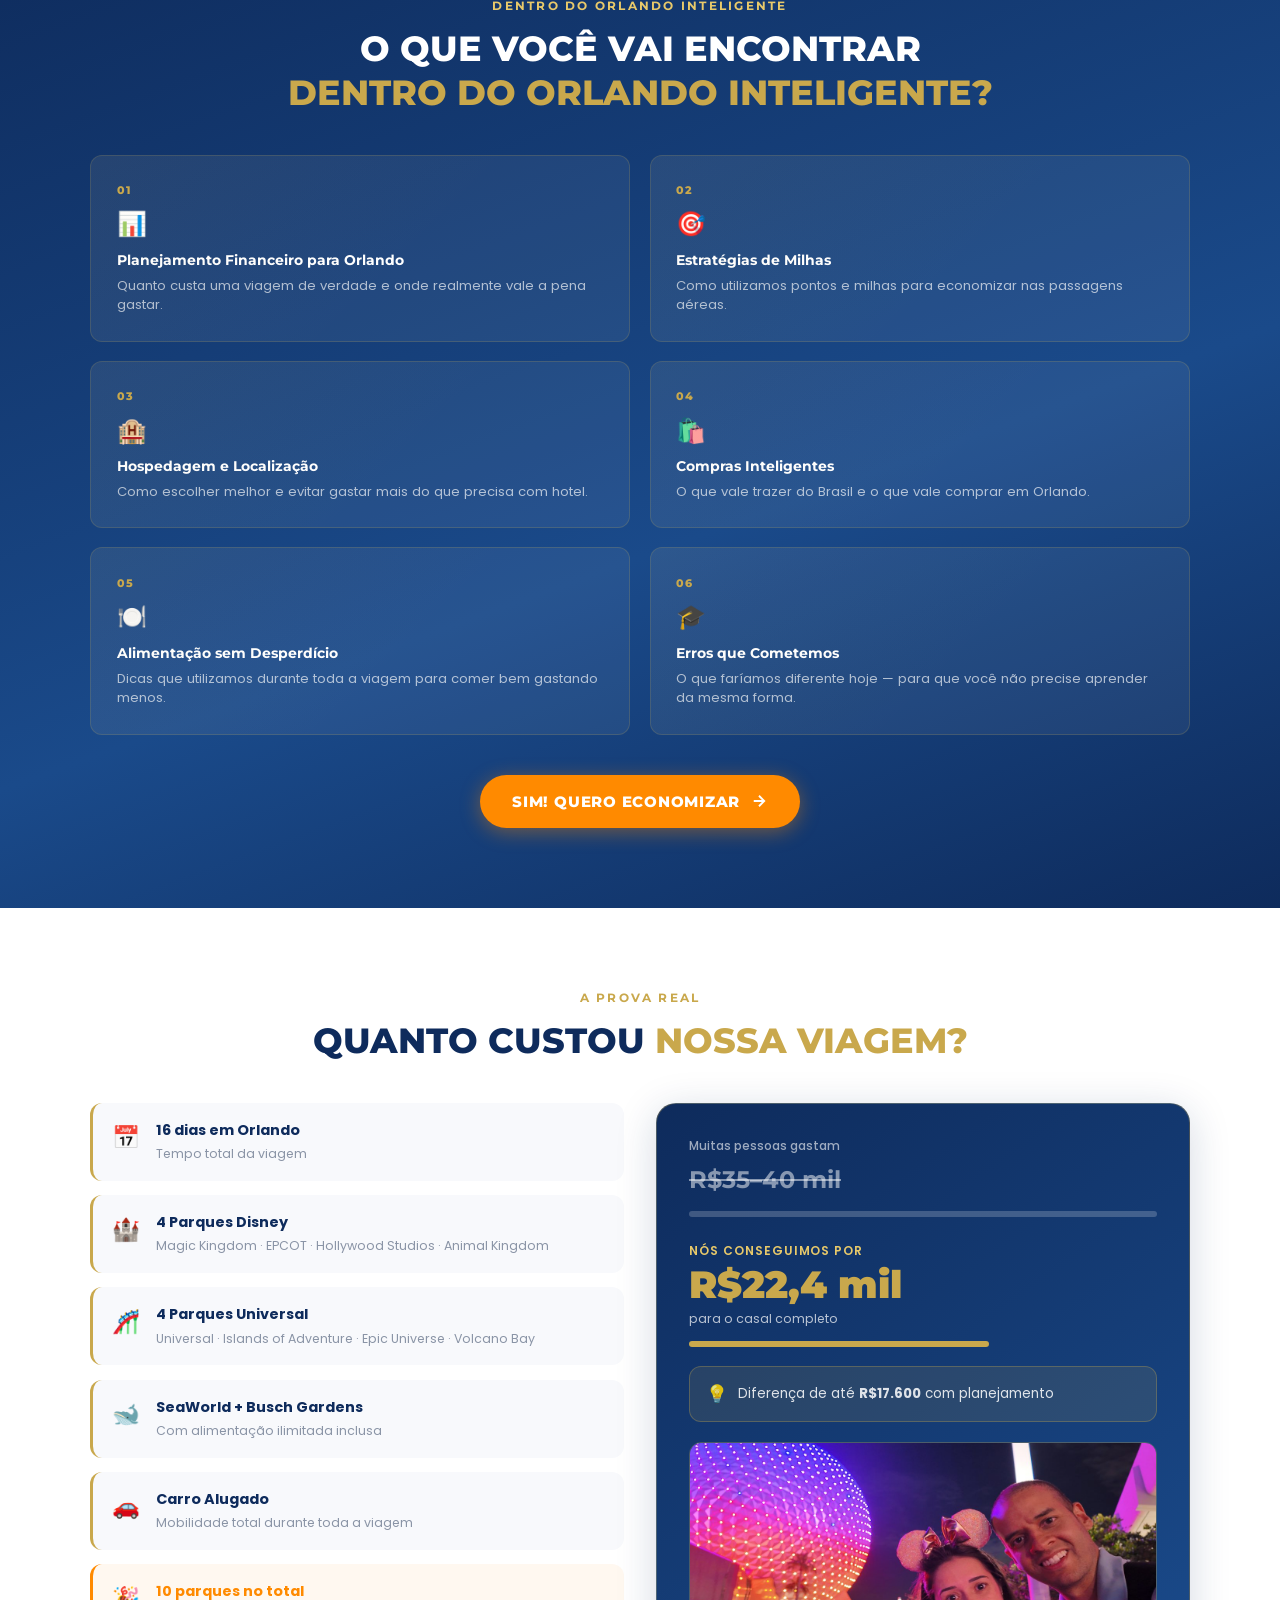
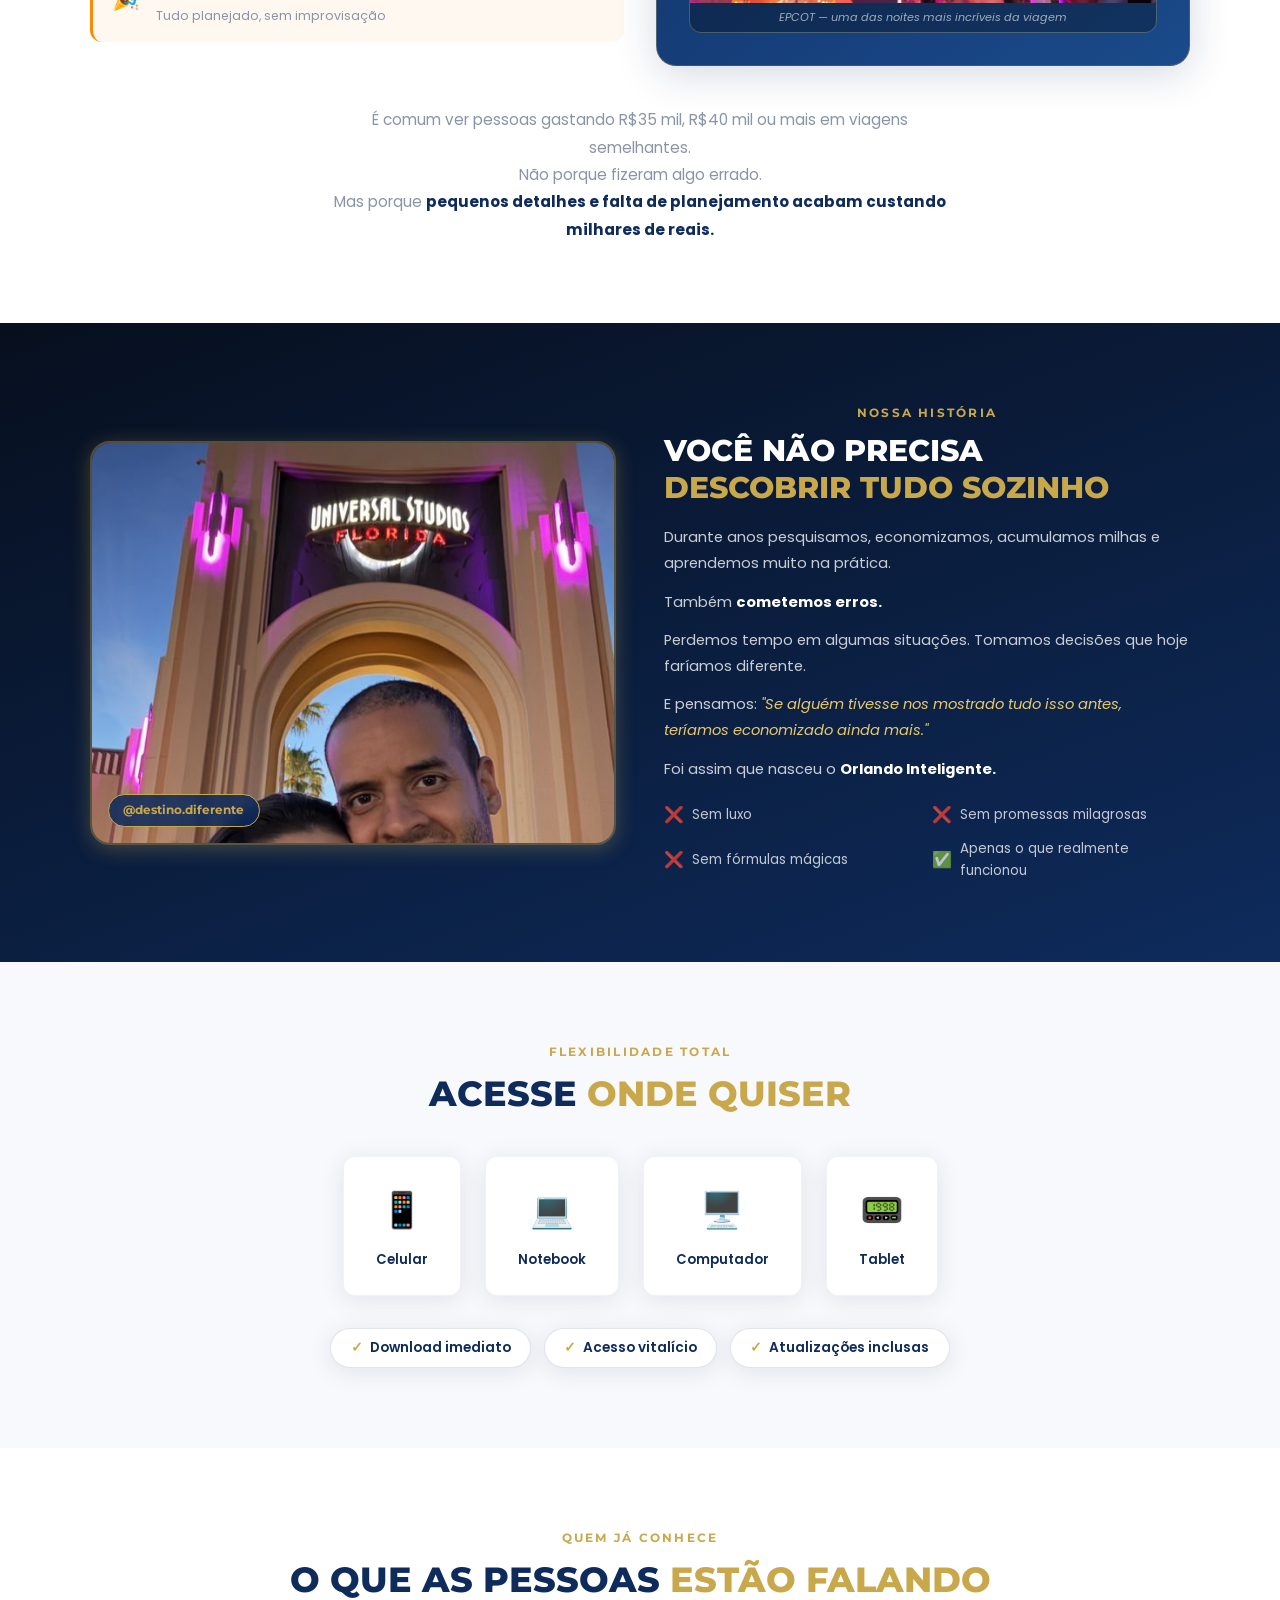
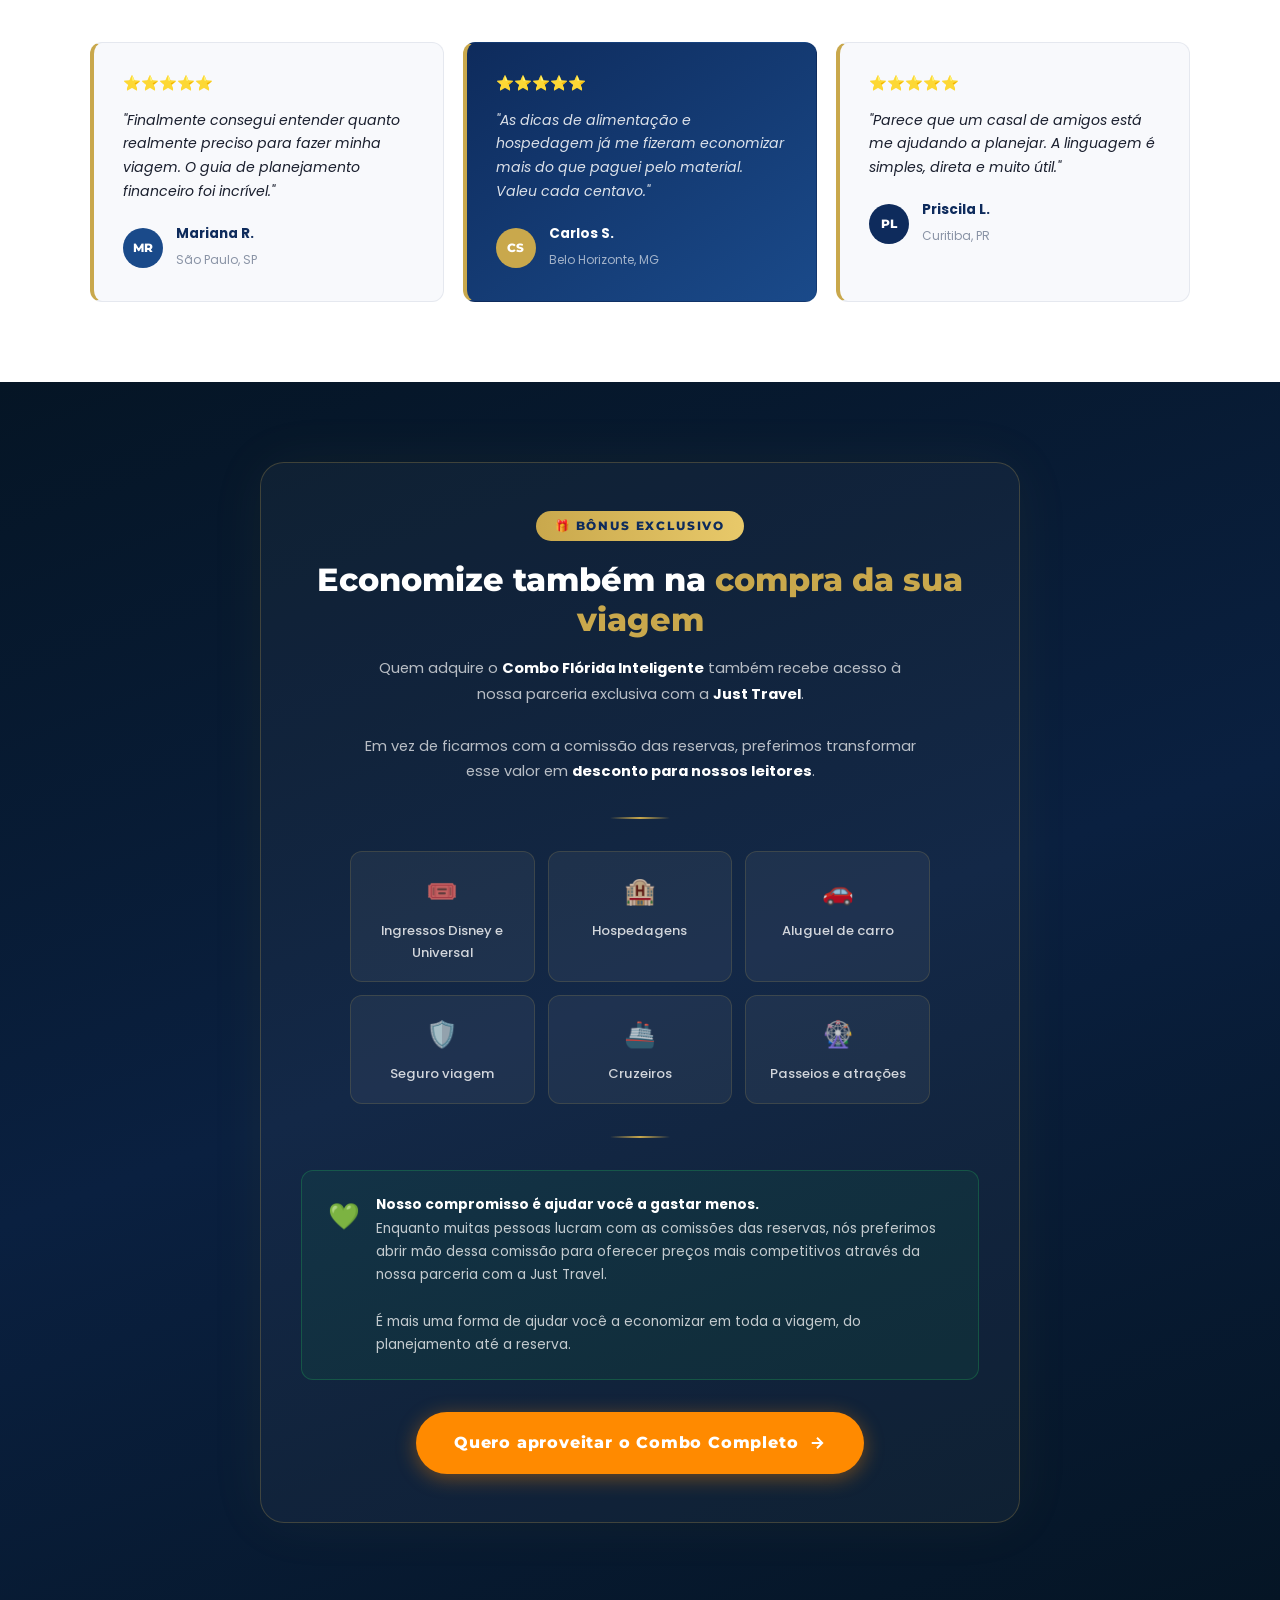
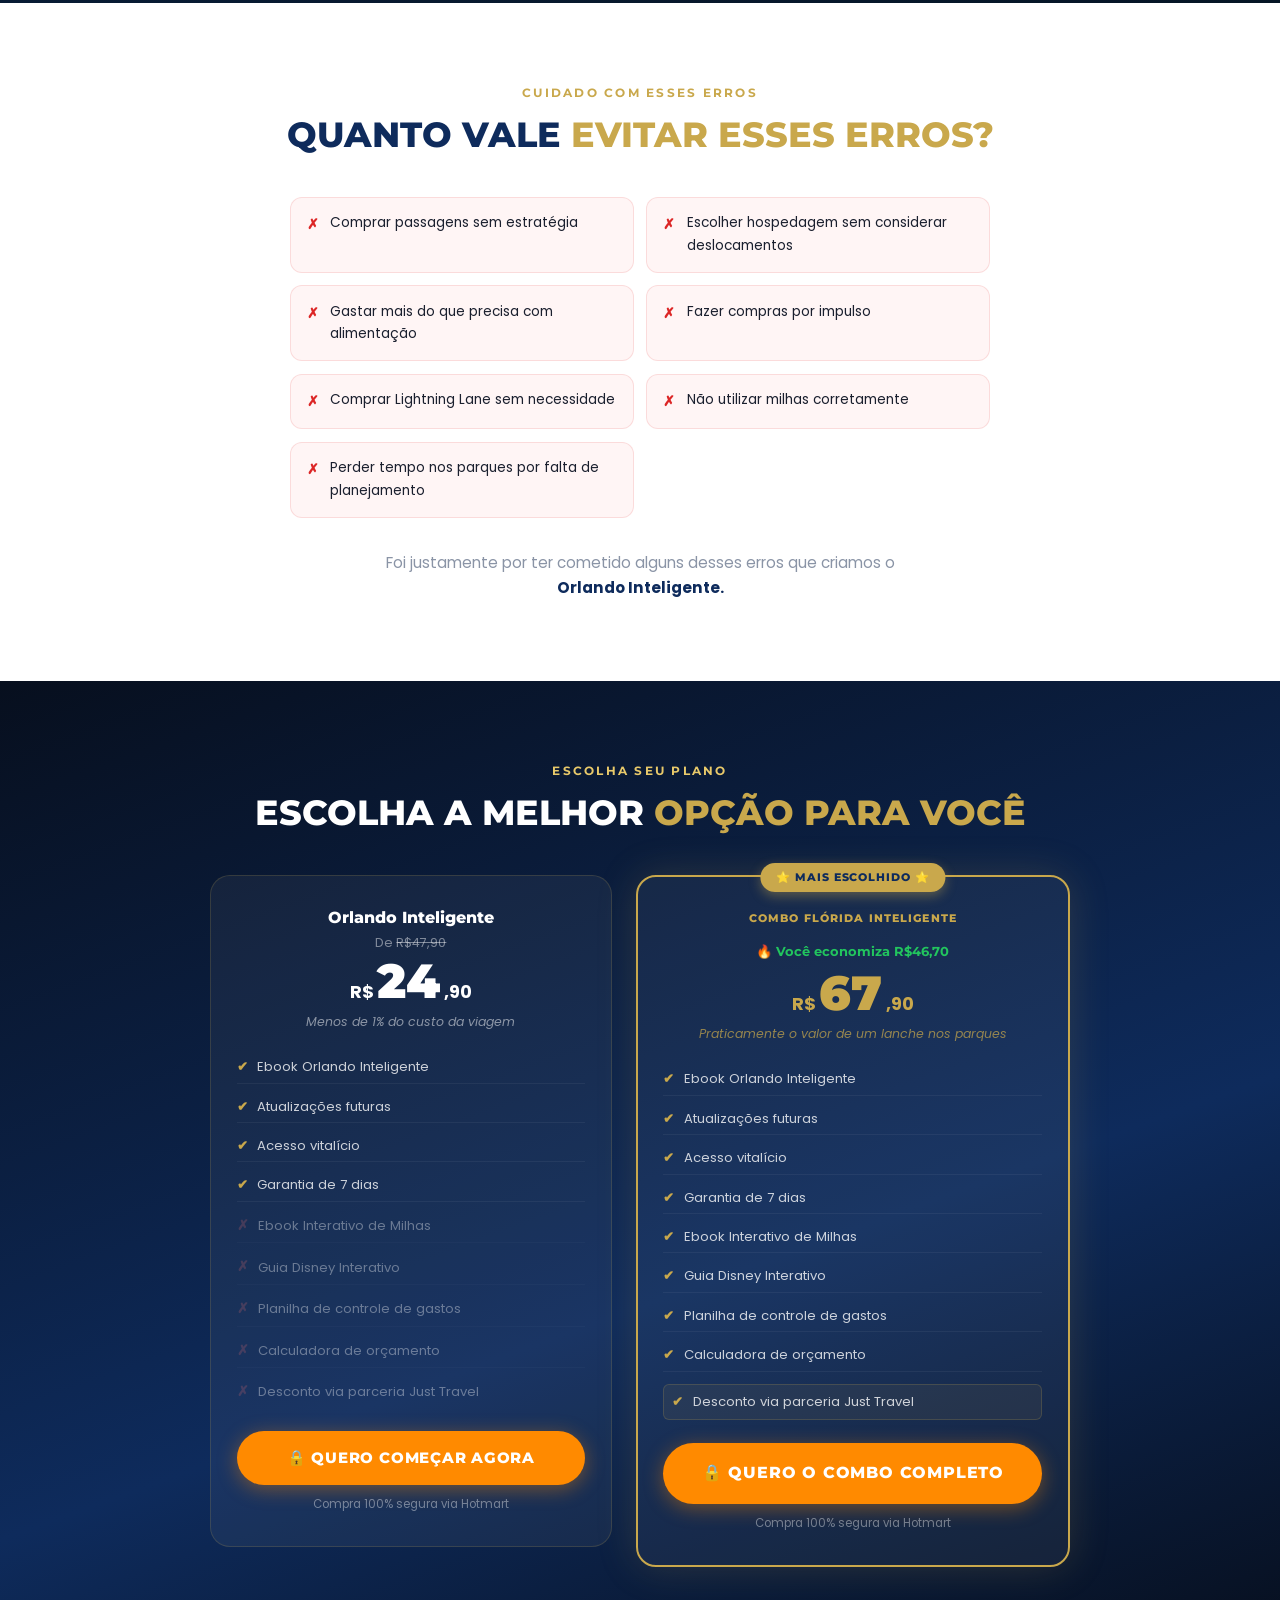
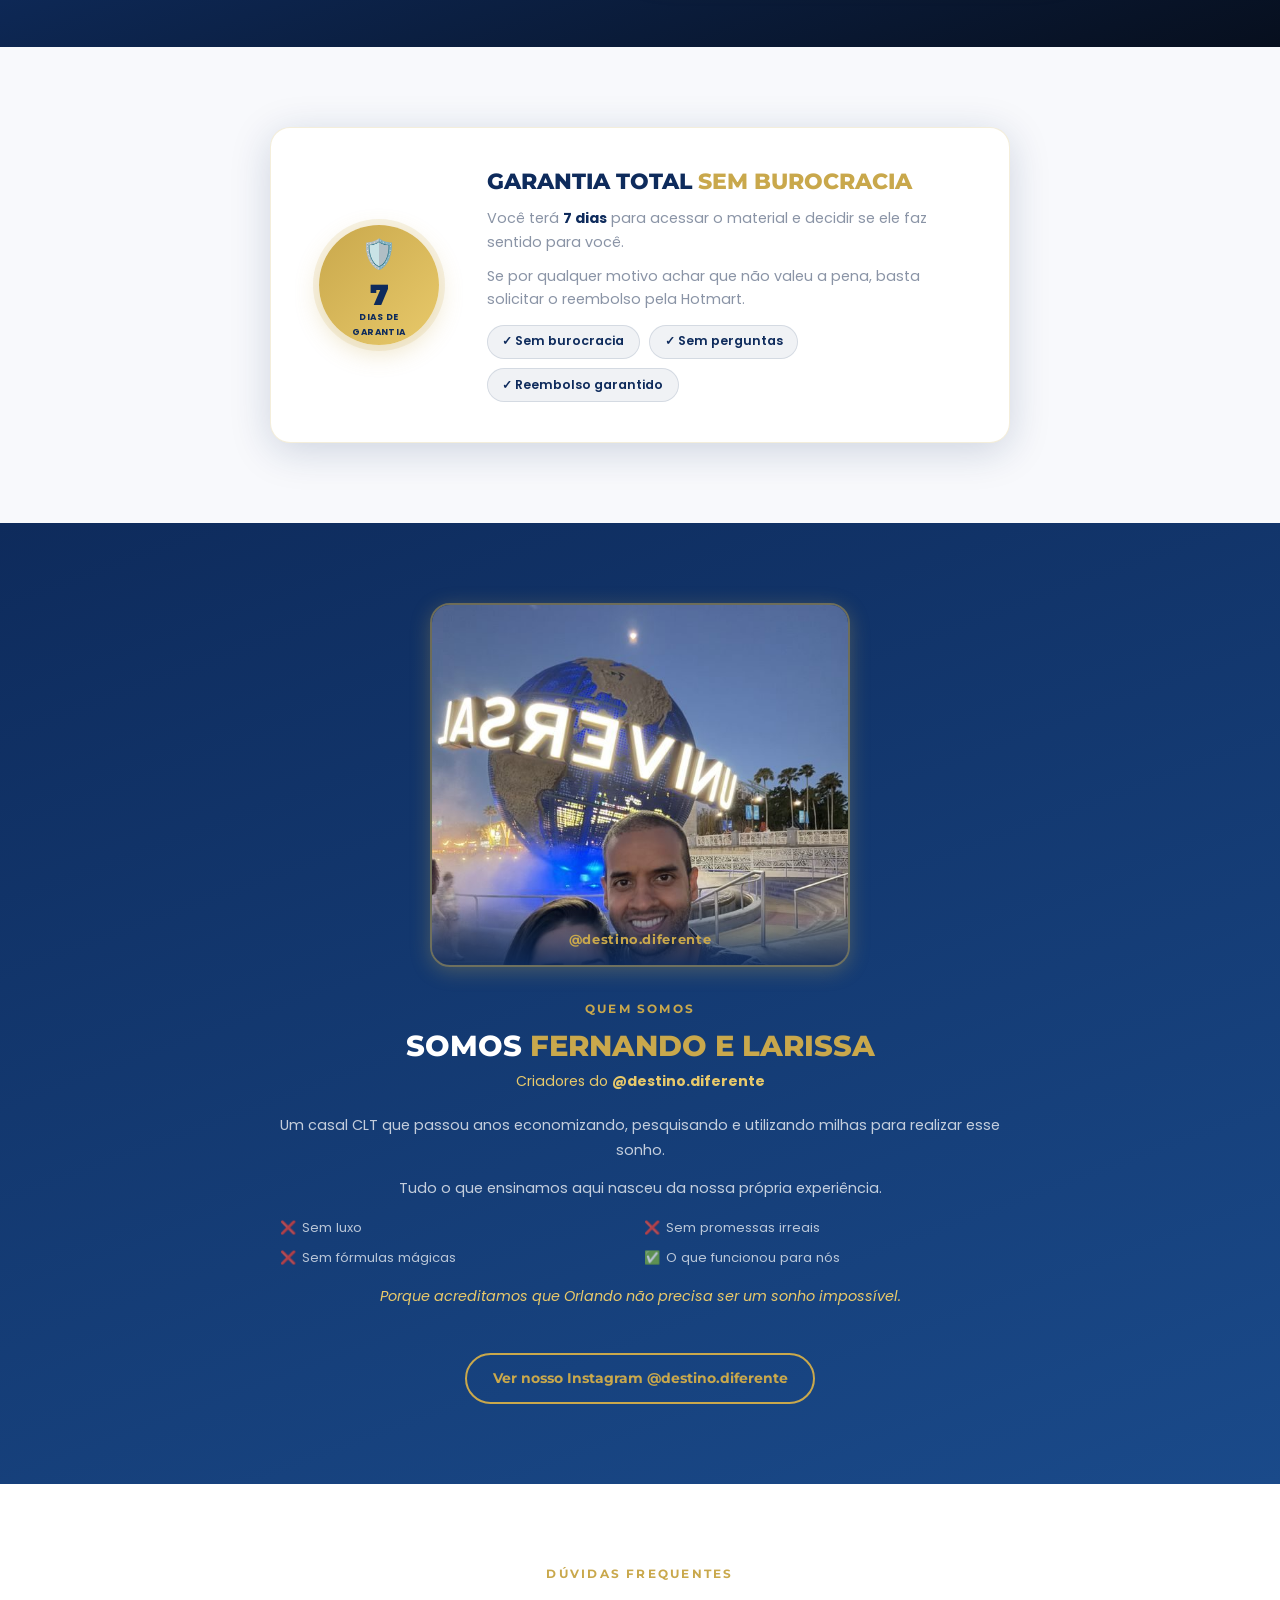
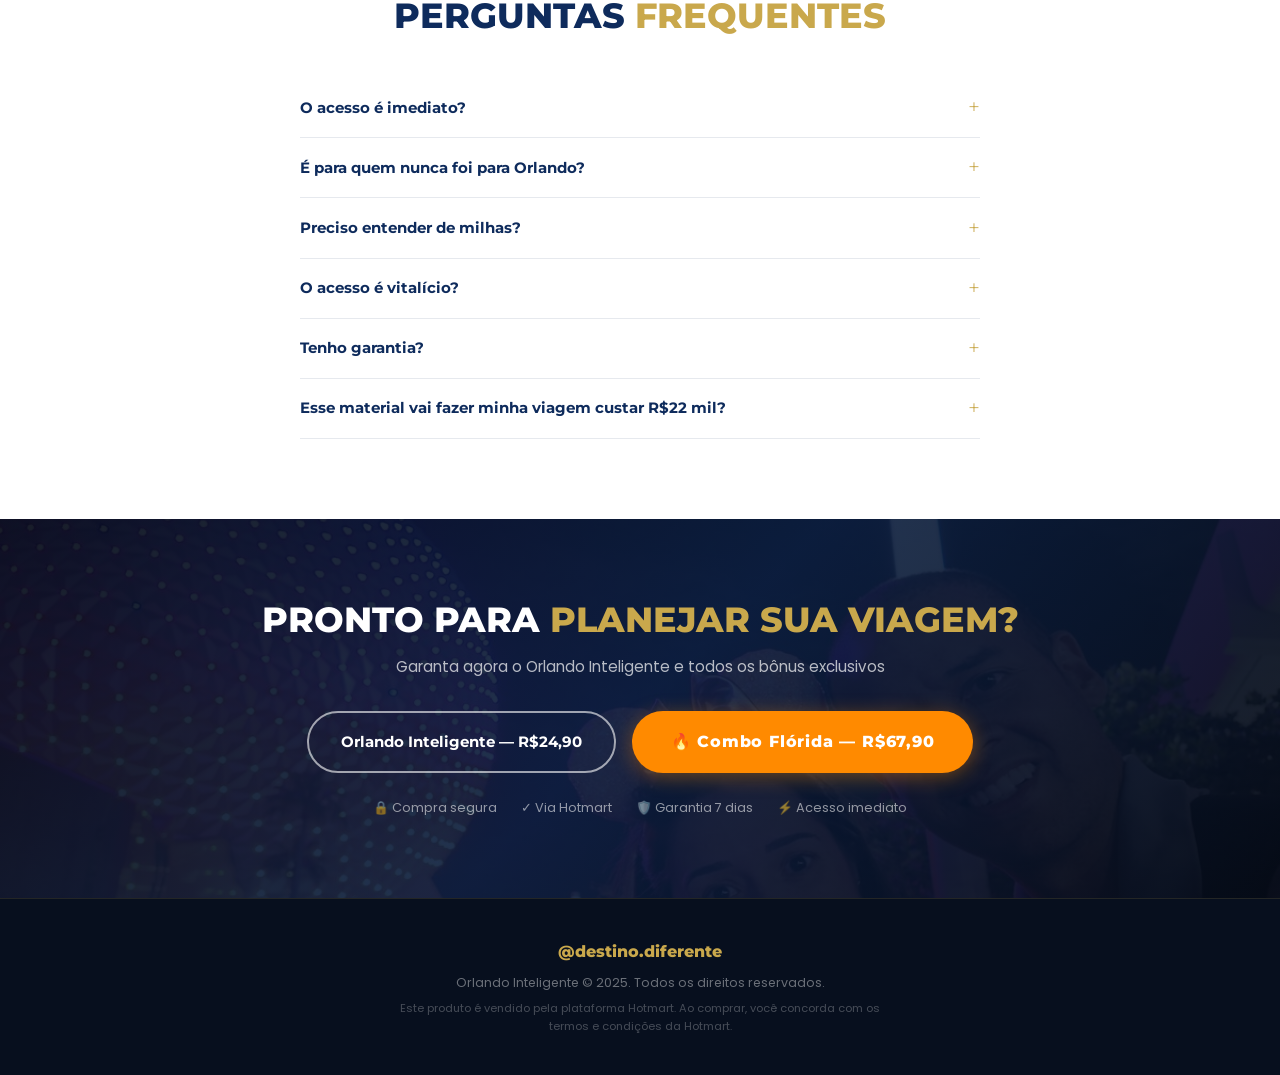
==== commit 93113aea: "Add files via upload" ====
--- a/index.html
+++ b/index.html
@@ -117,28 +117,16 @@
           <img src="images/dji_castle_day.jpg" alt="Casal no Magic Kingdom" loading="lazy" />
         </div>
         <div class="park-photo-card">
-          <img src="images/dji_hollywood.jpg" alt="Hollywood Studios — Tower of Terror" loading="lazy" />
-        </div>
-        <div class="park-photo-card">
-          <img src="images/dji_animal_k1.jpg" alt="Animal Kingdom — Tree of Life" loading="lazy" />
-        </div>
-        <div class="park-photo-card">
           <img src="images/dji_universal_day.jpg" alt="Universal Studios" loading="lazy" />
-        </div>
-        <div class="park-photo-card">
-          <img src="images/dji_hp_universal.jpg" alt="Harry Potter — Islands of Adventure" loading="lazy" />
         </div>
         <div class="park-photo-card">
           <img src="images/seaworld.jpg" alt="SeaWorld Orlando" loading="lazy" />
         </div>
         <div class="park-photo-card">
-          <img src="images/super_mario.jpg" alt="Super Nintendo World — Epic Universe" loading="lazy" />
+          <img src="images/dji_animal_k1.jpg" alt="Animal Kingdom" loading="lazy" />
         </div>
         <div class="park-photo-card">
-          <img src="images/dji_epcot_night.jpg" alt="EPCOT iluminado à noite" loading="lazy" />
-        </div>
-        <div class="park-photo-card">
-          <img src="images/dji_castle_night.jpg" alt="Magic Kingdom à noite" loading="lazy" />
+          <img src="images/super_mario.jpg" alt="Super Nintendo World" loading="lazy" />
         </div>
       </div>
     </div>
@@ -265,13 +253,9 @@
     <div class="container">
       <div class="story-layout reveal">
         <div class="story-image-col">
-          <div class="story-photo-wrap">
-            <img src="images/dji_castle_night.jpg" alt="Casal no Magic Kingdom à noite" class="story-photo" loading="lazy" />
+          <div class="story-photo-wrap story-photo-single">
+            <img src="images/casal_sorcerer.jpg" alt="Fernando e Larissa — @destino.diferente" class="story-photo" loading="lazy" />
             <div class="story-photo-badge">@destino.diferente</div>
-          </div>
-          <div class="story-photos-grid">
-            <img src="images/dji_animal_k2.jpg" alt="Animal Kingdom" loading="lazy" />
-            <img src="images/dji_star_wars.jpg" alt="Star Wars Galaxy's Edge" loading="lazy" />
           </div>
         </div>
         <div class="story-text-col">
@@ -348,90 +332,6 @@
     </div>
   </section>
 
-  <!-- ===== EM BREVE ===== -->
-  <section class="coming-soon" id="community">
-    <div class="container reveal">
-      <div class="coming-soon-card">
-        <div class="coming-badge">EM BREVE</div>
-        <div class="coming-icon">🔐</div>
-        <h2>UMA ÁREA EXCLUSIVA PARA <span class="gold">VOCÊ</span></h2>
-        <p>Estamos desenvolvendo uma área exclusiva para os seguidores do <strong>@destino.diferente</strong>.<br />Com atualizações futuras, novos conteúdos e materiais complementares.</p>
-        <p class="coming-sub">Quem comprar agora garante acesso às novidades assim que estiverem disponíveis.</p>
-      </div>
-    </div>
-  </section>
-
-  <!-- ===== BÔNUS ===== -->
-  <section class="bonus-section" id="bonus">
-    <div class="container">
-      <p class="section-eyebrow light reveal">Compra hoje e leva junto</p>
-      <h2 class="section-title light reveal">VOCÊ AINDA LEVA <span class="gold">BÔNUS EXCLUSIVOS</span></h2>
-      <div class="bonus-grid reveal-stagger">
-        <div class="bonus-card">
-          <div class="bonus-mockup mockup-miles">
-            <div class="mockup-book">
-              <div class="book-spine"></div>
-              <div class="book-front">
-                <div class="book-icon">✈️</div>
-                <div class="book-title">Milhas<br/>para<br/>Iniciantes</div>
-              </div>
-            </div>
-            <div class="mockup-screen">
-              <div class="screen-bar"></div>
-              <div class="screen-content">
-                <div class="screen-line w80"></div>
-                <div class="screen-line w60"></div>
-                <div class="screen-graph">
-                  <div class="graph-bar" style="height:40%"></div>
-                  <div class="graph-bar" style="height:65%"></div>
-                  <div class="graph-bar" style="height:55%"></div>
-                  <div class="graph-bar" style="height:85%"></div>
-                </div>
-              </div>
-            </div>
-          </div>
-          <div class="bonus-tag">BÔNUS #1</div>
-          <div class="bonus-value">Valor: <del>R$29,90</del></div>
-          <h3>Ebook Interativo de Milhas para Iniciantes</h3>
-          <p>Aprenda do zero como acumular milhas e transformar gastos do dia a dia em viagens internacionais.</p>
-        </div>
-        <div class="bonus-card">
-          <div class="bonus-mockup mockup-disney">
-            <div class="bonus-disney-photo">
-              <img src="images/dji_castle_day.jpg" alt="Magic Kingdom" loading="lazy" />
-            </div>
-          </div>
-          <div class="bonus-tag">BÔNUS #2</div>
-          <div class="bonus-value">Valor: <del>R$39,90</del></div>
-          <h3>Guia Disney Interativo</h3>
-          <p>Estratégias reais para os quatro parques Disney, roteiros inteligentes e dicas sobre Lightning Lane.</p>
-        </div>
-        <div class="bonus-card">
-          <div class="bonus-mockup mockup-planner">
-            <div class="planner-board">
-              <div class="planner-header">Orlando Planner</div>
-              <div class="planner-item"><span class="check-done">✓</span> Orçamento total</div>
-              <div class="planner-item"><span class="check-done">✓</span> Documentos</div>
-              <div class="planner-item"><span class="check-todo">○</span> Passagens</div>
-              <div class="planner-item"><span class="check-todo">○</span> Hotel</div>
-              <div class="planner-item"><span class="check-todo">○</span> Parques</div>
-            </div>
-          </div>
-          <div class="bonus-tag">BÔNUS #3</div>
-          <div class="bonus-value">Valor: <del>R$19,90</del></div>
-          <h3>Planner Orlando</h3>
-          <p>Organize orçamento, documentos, checklist e planejamento completo da viagem em um só lugar.</p>
-        </div>
-      </div>
-      <div class="text-center reveal" style="margin-top:2.5rem">
-        <a href="#pricing" class="btn-primary btn-xl">
-          <span>QUERO TODOS OS BÔNUS</span>
-          <svg width="20" height="20" viewBox="0 0 24 24" fill="none" stroke="currentColor" stroke-width="2.5"><path d="M5 12h14M12 5l7 7-7 7"/></svg>
-        </a>
-      </div>
-    </div>
-  </section>
-
   
   <!-- ===== BÔNUS EXCLUSIVO — JUST TRAVEL ===== -->
   <section class="just-travel-section" id="just-travel">
@@ -505,18 +405,11 @@
     <div class="container">
       <p class="section-eyebrow light reveal">Escolha seu plano</p>
       <h2 class="section-title light reveal">ESCOLHA A MELHOR <span class="gold">OPÇÃO PARA VOCÊ</span></h2>
-      <div class="pricing-grid reveal">
+      <div class="pricing-grid pricing-grid-equal reveal">
+
+        <!-- ── EBOOK BÁSICO ── -->
         <div class="pricing-card">
           <div class="pricing-card-inner">
-            <div class="pricing-mockup single">
-              <div class="product-book">
-                <div class="book-spine-p"></div>
-                <div class="book-front-p">
-                  <div class="book-p-icon">🗺️</div>
-                  <div class="book-p-title">Orlando<br/>Inteligente</div>
-                </div>
-              </div>
-            </div>
             <h3 class="plan-name">Orlando Inteligente</h3>
             <div class="plan-original">De <del>R$47,90</del></div>
             <div class="plan-price">
@@ -525,11 +418,16 @@
               <span class="price-cents">,90</span>
             </div>
             <div class="plan-note">Menos de 1% do custo da viagem</div>
-            <ul class="plan-includes">
-              <li><span class="check-gold">✔</span> Orlando Inteligente</li>
+            <ul class="plan-includes plan-includes-compare">
+              <li><span class="check-gold">✔</span> Ebook Orlando Inteligente</li>
               <li><span class="check-gold">✔</span> Atualizações futuras</li>
               <li><span class="check-gold">✔</span> Acesso vitalício</li>
               <li><span class="check-gold">✔</span> Garantia de 7 dias</li>
+              <li class="item-no"><span class="check-red">✗</span> Ebook Interativo de Milhas</li>
+              <li class="item-no"><span class="check-red">✗</span> Guia Disney Interativo</li>
+              <li class="item-no"><span class="check-red">✗</span> Planilha de controle de gastos</li>
+              <li class="item-no"><span class="check-red">✗</span> Calculadora de orçamento</li>
+              <li class="item-no"><span class="check-red">✗</span> Desconto via parceria Just Travel</li>
             </ul>
             <a href="https://pay.hotmart.com/U106415435T?checkoutMode=10" target="_blank" class="btn-primary btn-full">
               <span>🔒 QUERO COMEÇAR AGORA</span>
@@ -537,25 +435,12 @@
             <p class="plan-hotmart">Compra 100% segura via Hotmart</p>
           </div>
         </div>
+
+        <!-- ── COMBO DESTAQUE ── -->
         <div class="pricing-card pricing-featured">
           <div class="pricing-badge-top">⭐ MAIS ESCOLHIDO ⭐</div>
           <div class="pricing-card-inner">
-            <div class="pricing-mockup combo">
-              <div class="combo-books">
-                <div class="combo-book b1"><div class="cb-icon">🗺️</div></div>
-                <div class="combo-book b2"><div class="cb-icon">✈️</div></div>
-                <div class="combo-book b3"><div class="cb-icon">🏰</div></div>
-                <div class="combo-book b4"><div class="cb-icon">📋</div></div>
-              </div>
-            </div>
             <div class="combo-flag">COMBO FLÓRIDA INTELIGENTE</div>
-            <div class="combo-breakdown">
-              <div class="cb-line"><span>✅ Orlando Inteligente</span><span>R$24,90</span></div>
-              <div class="cb-line"><span>✅ Ebook de Milhas</span><span>R$29,90</span></div>
-              <div class="cb-line"><span>✅ Guia Disney</span><span>R$39,90</span></div>
-              <div class="cb-line"><span>✅ Planner Orlando</span><span>R$19,90</span></div>
-              <div class="cb-total-line"><span>Valor total</span><span>R$114,60</span></div>
-            </div>
             <div class="combo-saving">🔥 Você economiza R$46,70</div>
             <div class="plan-price gold-price">
               <span class="price-currency">R$</span>
@@ -563,13 +448,16 @@
               <span class="price-cents">,90</span>
             </div>
             <div class="plan-note gold-note">Praticamente o valor de um lanche nos parques</div>
-            <ul class="plan-includes">
-              <li><span class="check-gold">✔</span> Orlando Inteligente</li>
+            <ul class="plan-includes plan-includes-compare">
+              <li><span class="check-gold">✔</span> Ebook Orlando Inteligente</li>
+              <li><span class="check-gold">✔</span> Atualizações futuras</li>
+              <li><span class="check-gold">✔</span> Acesso vitalício</li>
+              <li><span class="check-gold">✔</span> Garantia de 7 dias</li>
               <li><span class="check-gold">✔</span> Ebook Interativo de Milhas</li>
               <li><span class="check-gold">✔</span> Guia Disney Interativo</li>
-              <li><span class="check-gold">✔</span> Planner Orlando</li>
-              <li><span class="check-gold">✔</span> Atualizações futuras</li>
-              <li><span class="check-gold">✔</span> Garantia de 7 dias</li>
+              <li><span class="check-gold">✔</span> Planilha de controle de gastos</li>
+              <li><span class="check-gold">✔</span> Calculadora de orçamento</li>
+              <li class="item-highlight"><span class="check-gold">✔</span> Desconto via parceria Just Travel</li>
             </ul>
             <a href="https://pay.hotmart.com/I106554872V?checkoutMode=10" target="_blank" class="btn-primary btn-full btn-xl pulse-glow">
               <span>🔒 QUERO O COMBO COMPLETO</span>
@@ -577,9 +465,11 @@
             <p class="plan-hotmart">Compra 100% segura via Hotmart</p>
           </div>
         </div>
-      </div>
-    </div>
-  </section>
+
+      </div>
+    </div>
+  </section>
+
 
   <!-- ===== GARANTIA ===== -->
   <section class="guarantee-section" id="guarantee">
@@ -613,18 +503,14 @@
   <!-- ===== QUEM SOMOS ===== -->
   <section class="about-section" id="about">
     <div class="container">
-      <div class="about-layout reveal">
-        <div class="about-photo-col">
+      <div class="about-centered reveal">
+        <div class="about-photo-center">
           <div class="about-photo-frame">
-            <img src="images/casal_sorcerer.jpg" alt="Fernando e Larissa — @destino.diferente" class="about-photo" loading="lazy" />
+            <img src="images/casal_mickey_epcot.jpg" alt="Fernando e Larissa — @destino.diferente" class="about-photo" loading="lazy" />
             <div class="about-photo-overlay"><span>@destino.diferente</span></div>
           </div>
-          <div class="about-gallery">
-            <img src="images/dji_animal_k2.jpg" alt="Animal Kingdom" loading="lazy" />
-            <img src="images/foto11.jpg" alt="Universal Studios" loading="lazy" />
-          </div>
-        </div>
-        <div class="about-text-col">
+        </div>
+        <div class="about-text-center">
           <p class="section-eyebrow">Quem somos</p>
           <h2 class="about-title">SOMOS <span class="gold">FERNANDO E LARISSA</span></h2>
           <p class="about-handle">Criadores do <strong>@destino.diferente</strong></p>
--- a/styles.css
+++ b/styles.css
@@ -1940,3 +1940,93 @@
   .jt-cards { grid-template-columns: repeat(2, 1fr); }
   .jt-commitment { flex-direction: column; gap: .6rem; }
 }
+
+/* ===== AJUSTES — story foto única, about centralizado, pricing comparativo ===== */
+
+/* Story: foto única centralizada, sem grid abaixo */
+.story-photo-single .story-photo {
+  height: 400px;
+  object-fit: cover;
+  object-position: center 15%;
+}
+
+/* About: layout centralizado (1 coluna) */
+.about-centered {
+  display: flex;
+  flex-direction: column;
+  align-items: center;
+  gap: 2rem;
+  max-width: 720px;
+  margin: 0 auto;
+}
+.about-photo-center {
+  width: 100%;
+  max-width: 420px;
+}
+.about-photo-center .about-photo-frame {
+  border-radius: var(--radius-lg);
+}
+.about-photo-center .about-photo {
+  height: 360px;
+  object-fit: cover;
+  object-position: center 20%;
+}
+.about-text-center {
+  text-align: center;
+  width: 100%;
+}
+.about-text-center .about-values {
+  justify-content: center;
+}
+.about-text-center .btn-outline-gold {
+  margin-top: 1.2rem;
+}
+
+/* Pricing: grid igual para os 2 cards */
+.pricing-grid-equal {
+  grid-template-columns: 1fr 1fr;
+  max-width: 860px;
+}
+
+/* Lista comparativa */
+.plan-includes-compare li {
+  font-size: .82rem;
+  padding: .3rem 0;
+  border-bottom: 1px solid rgba(255,255,255,.05);
+}
+.plan-includes-compare li:last-child { border-bottom: none; }
+
+.item-no span,
+.item-no { opacity: .45; }
+
+.check-red {
+  color: #f87171;
+  font-weight: 900;
+  font-size: .9rem;
+}
+
+.item-highlight {
+  background: rgba(201,168,76,.08);
+  border-radius: 6px;
+  padding: .4rem .5rem !important;
+  margin-top: .3rem;
+  border: 1px solid rgba(201,168,76,.2) !important;
+  border-bottom: 1px solid rgba(201,168,76,.2) !important;
+  opacity: 1 !important;
+}
+
+/* Parks grid: 3 cols com object-position top para não cortar rostos */
+.parks-grid {
+  grid-template-columns: repeat(3, 1fr);
+}
+.park-photo-card img {
+  object-position: center 15%;
+}
+
+/* Responsive */
+@media (max-width: 768px) {
+  .pricing-grid-equal { grid-template-columns: 1fr; }
+  .story-photo-single .story-photo { height: 300px; }
+  .about-photo-center .about-photo { height: 280px; }
+  .parks-grid { grid-template-columns: repeat(2, 1fr); }
+}
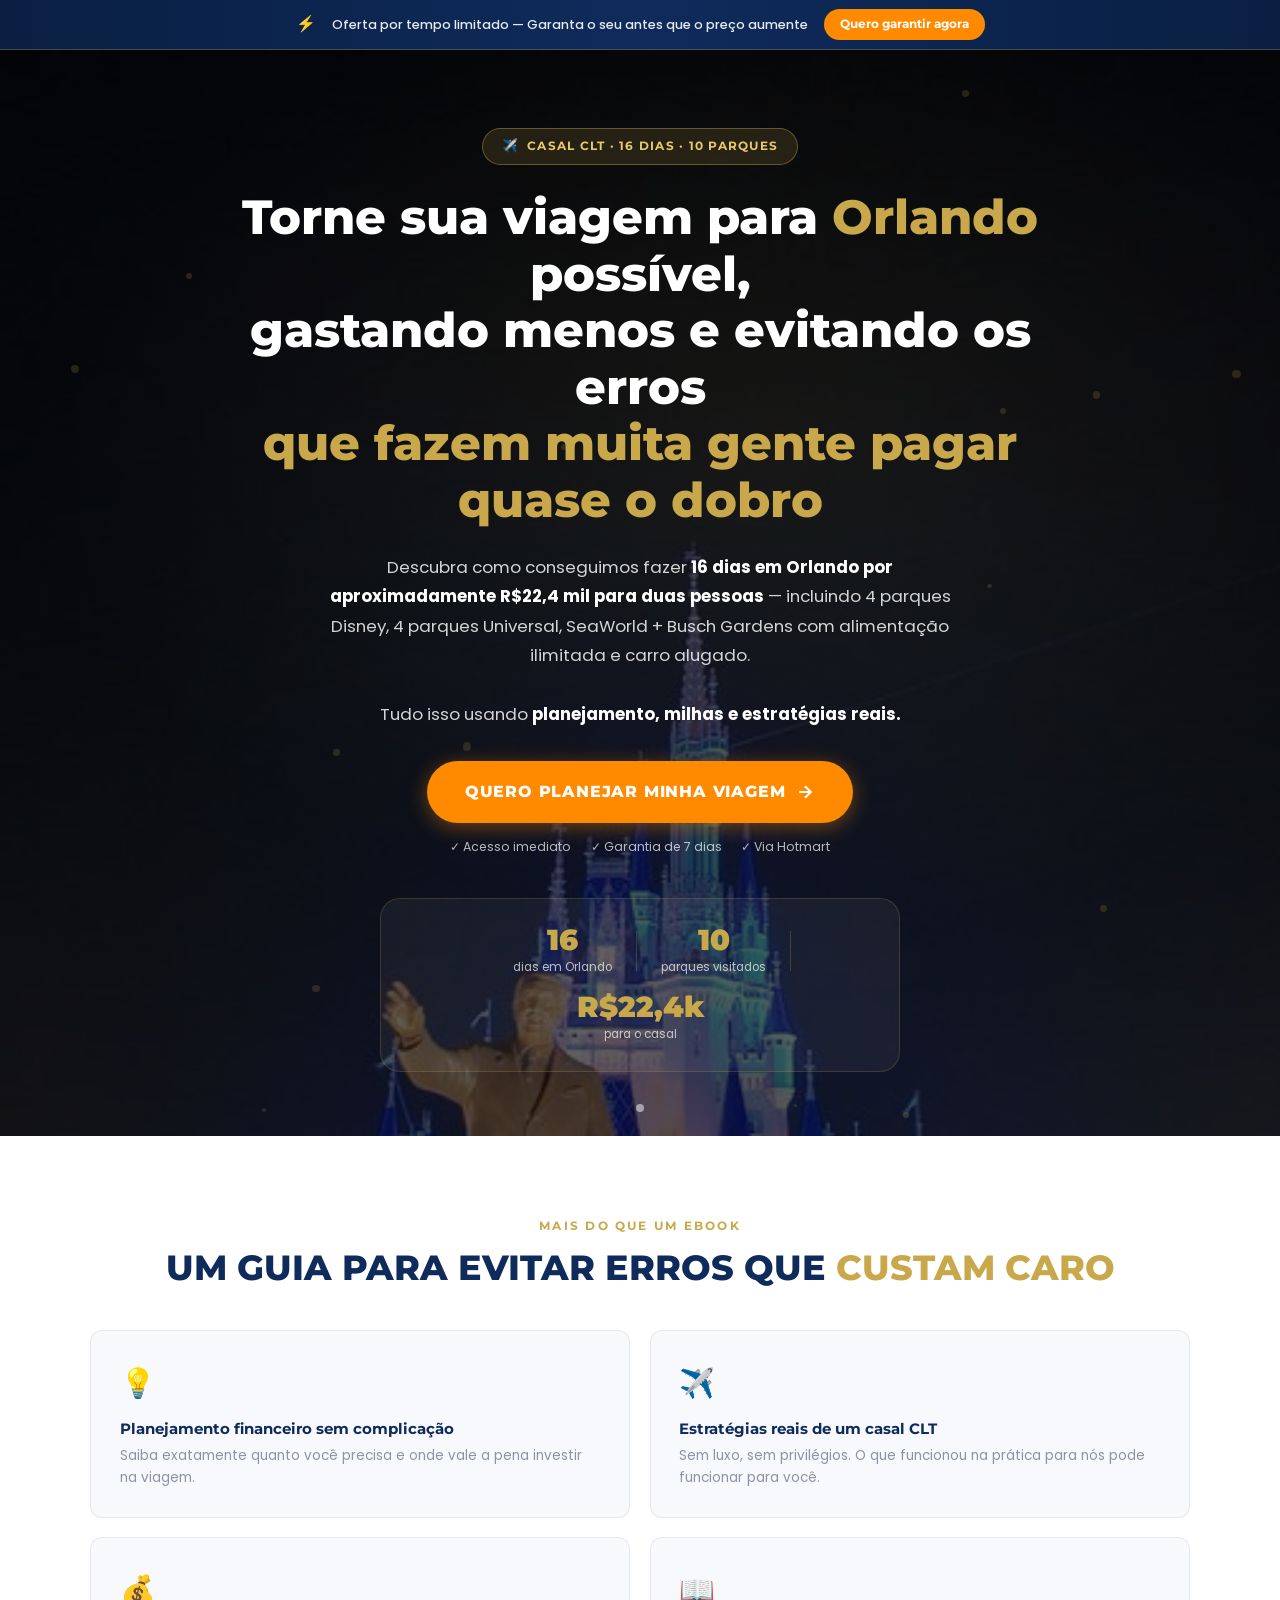
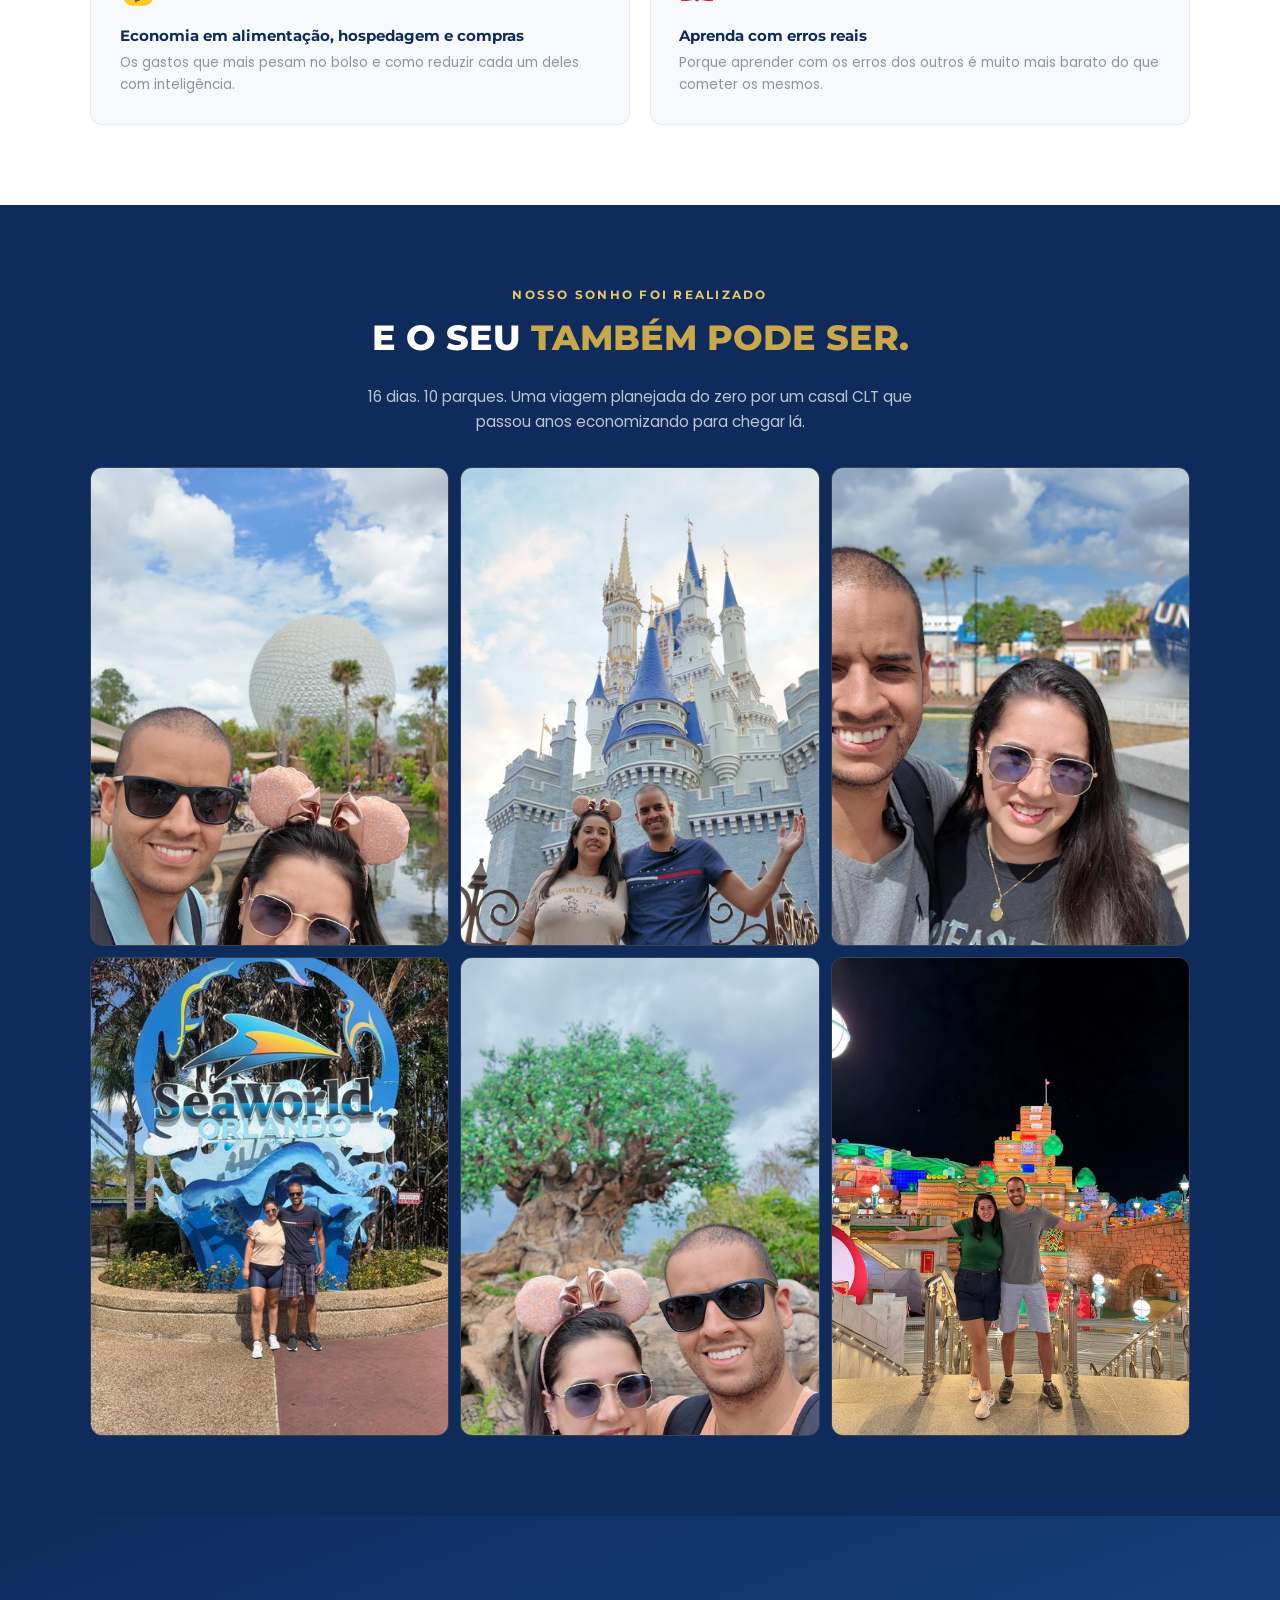
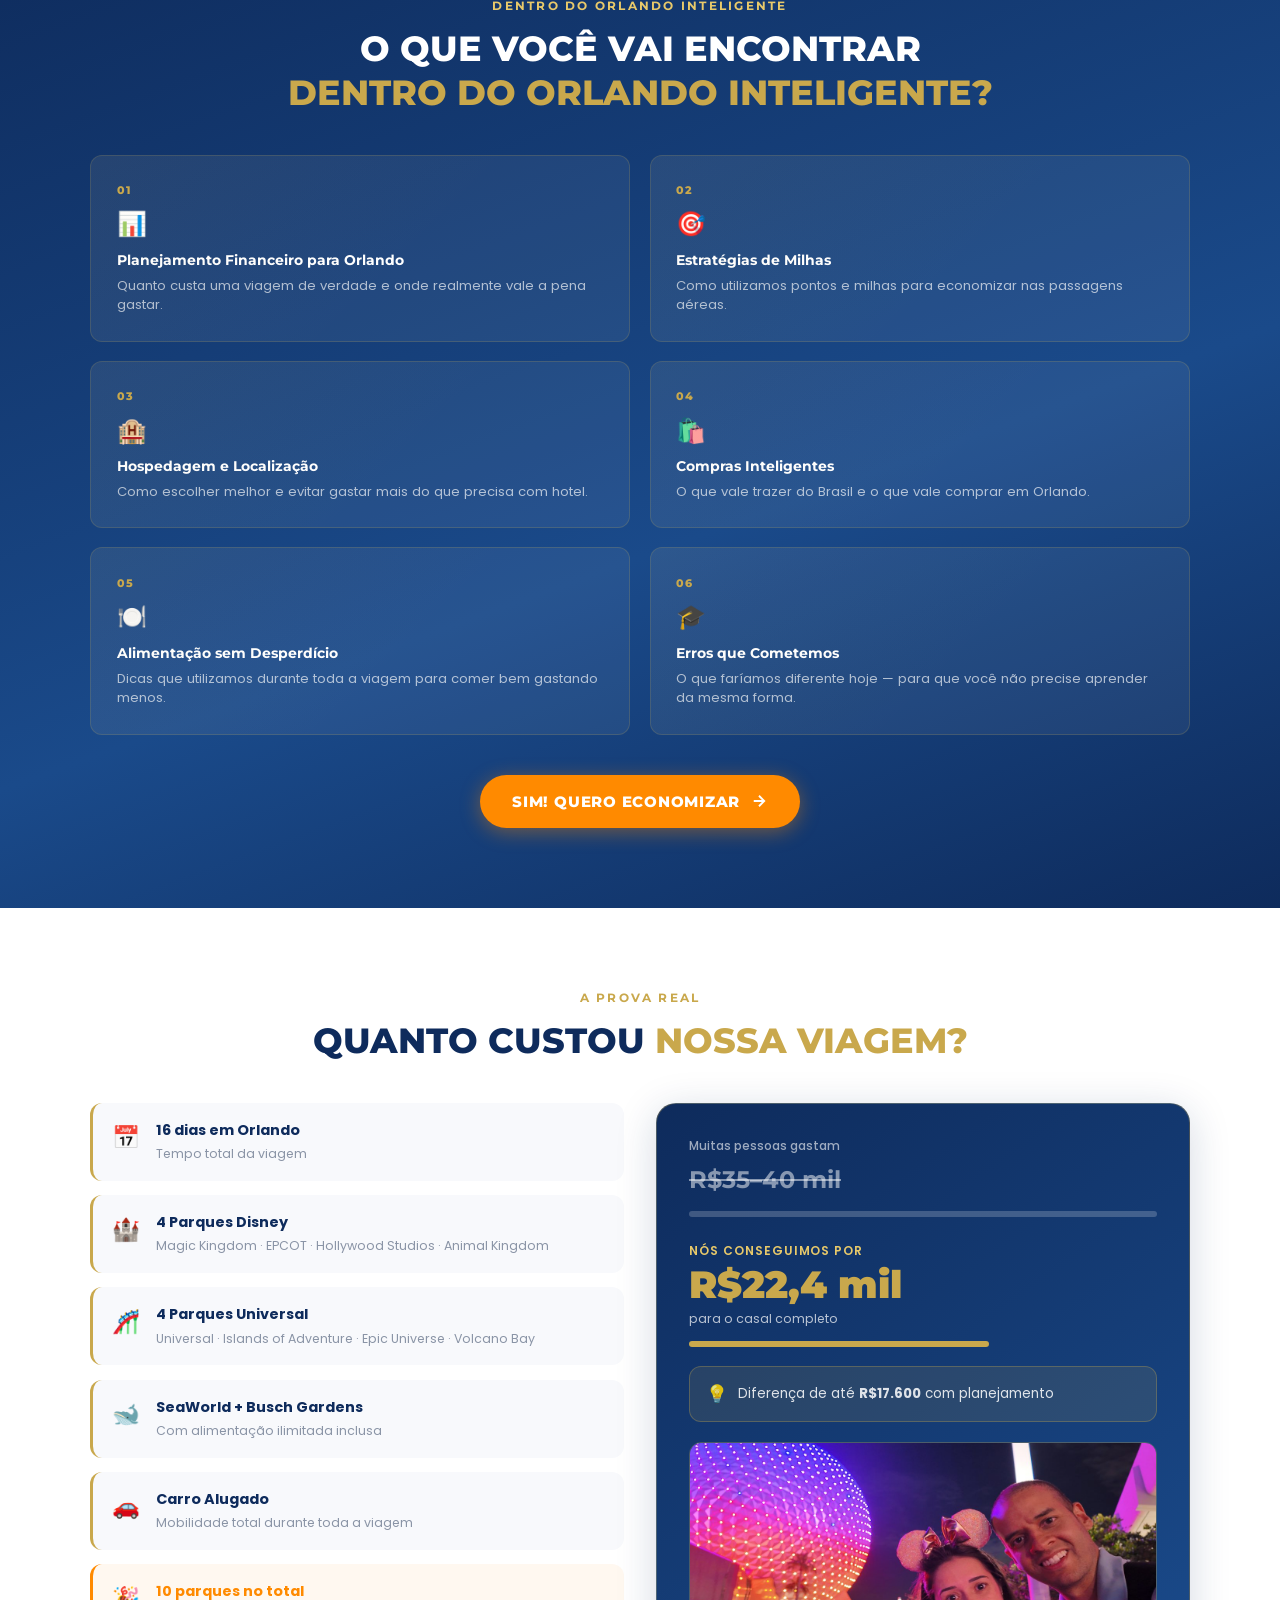
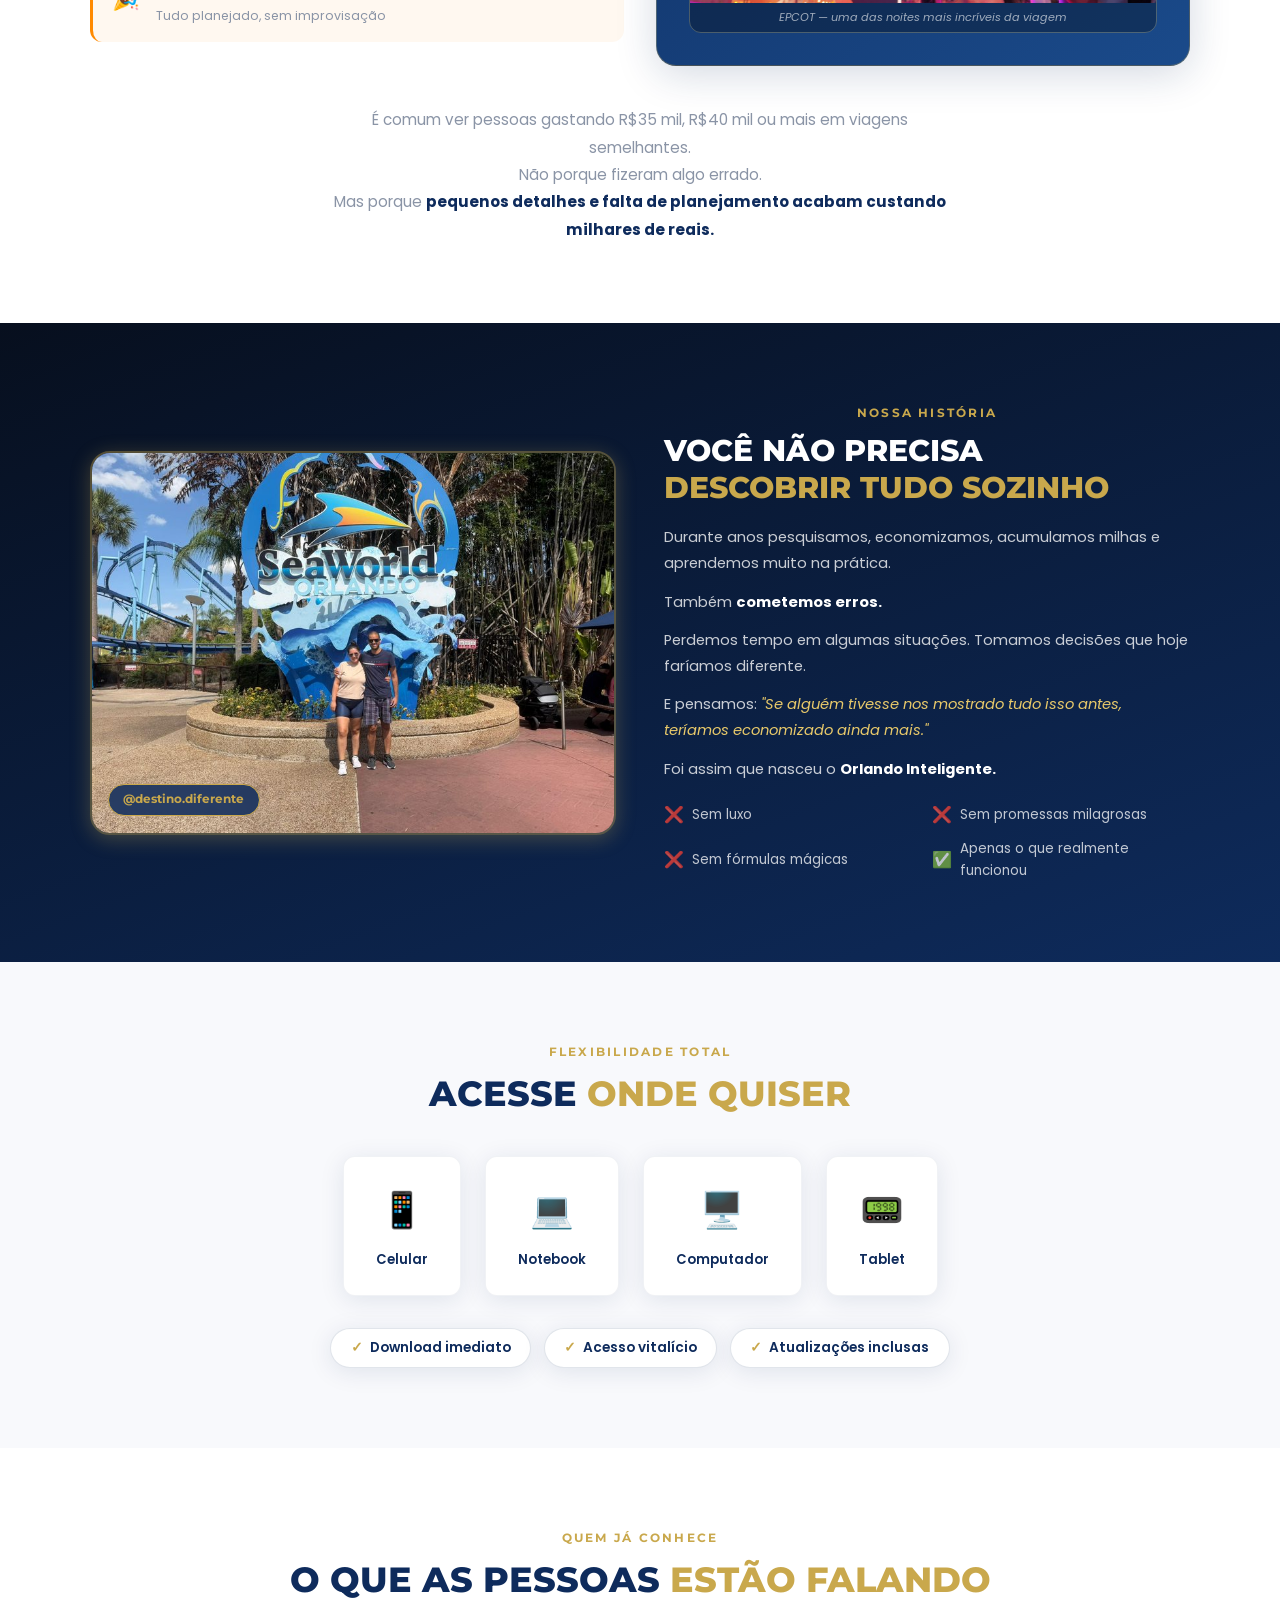
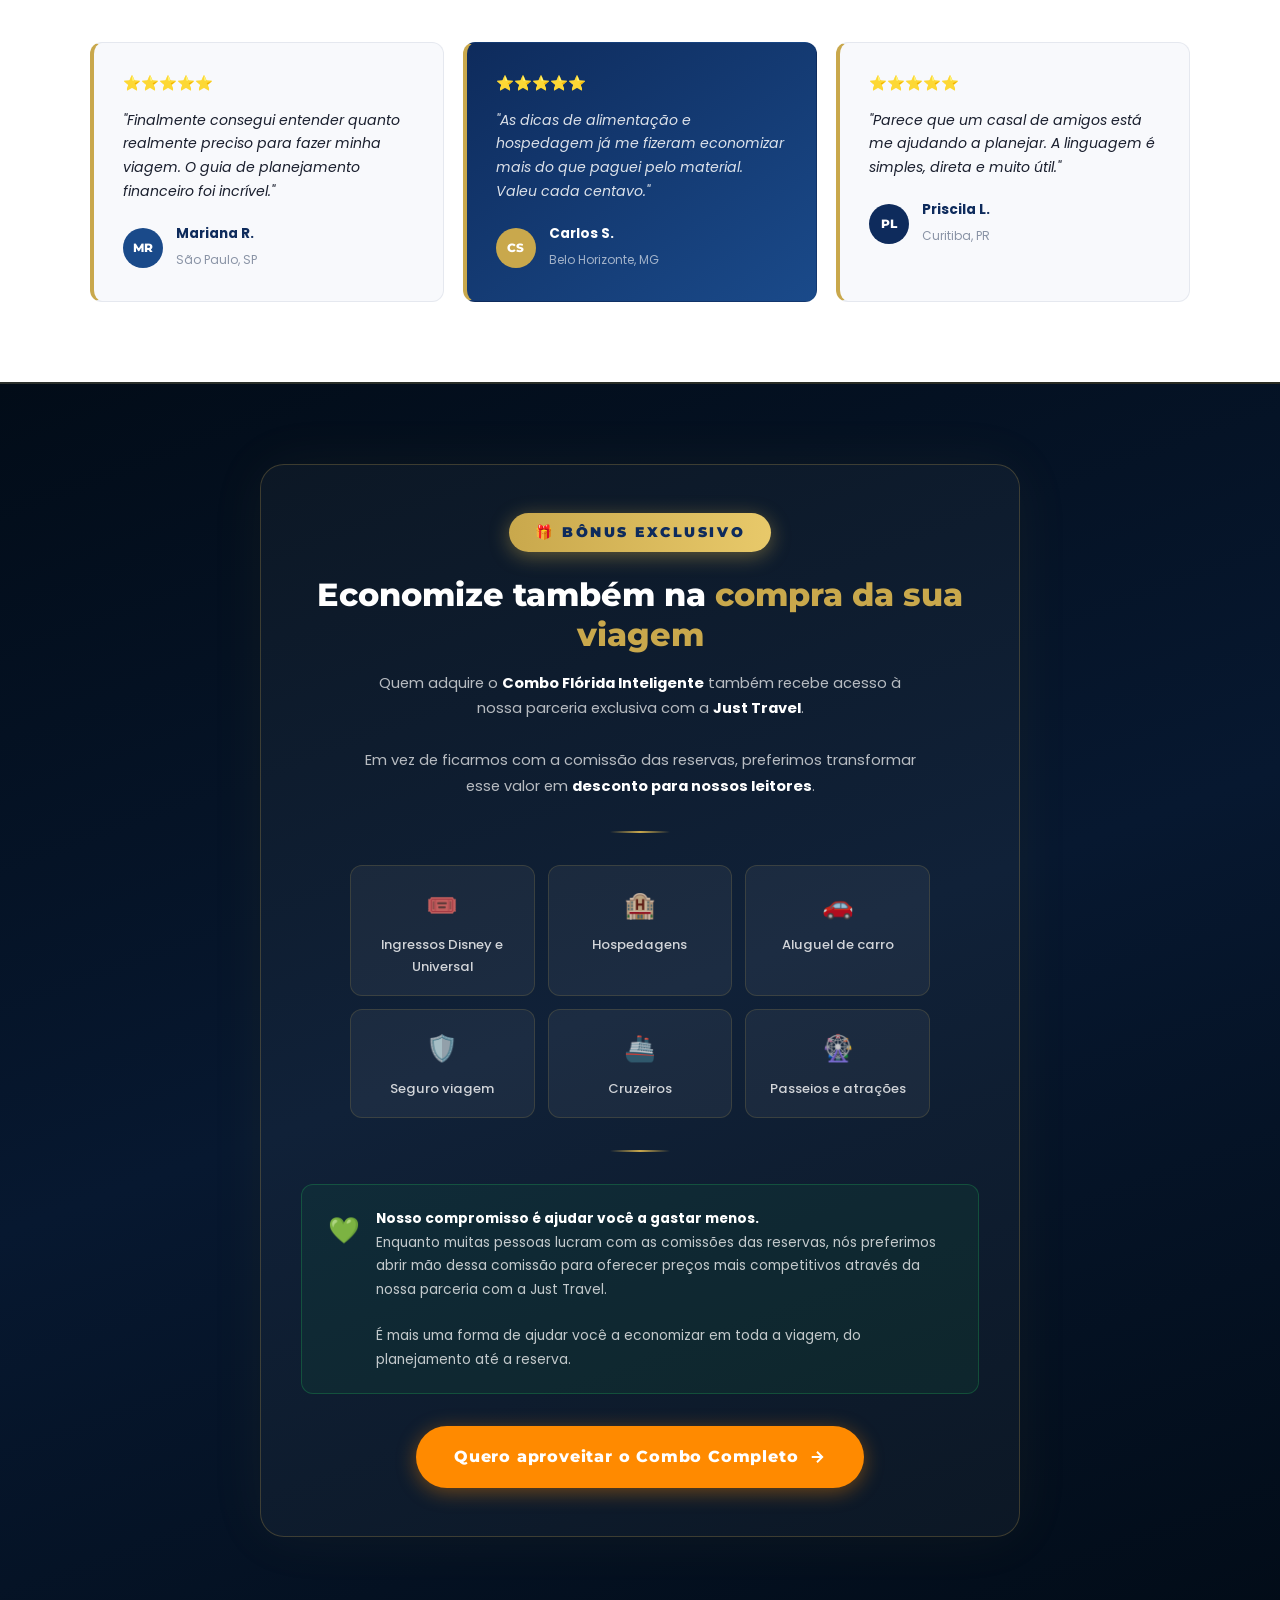
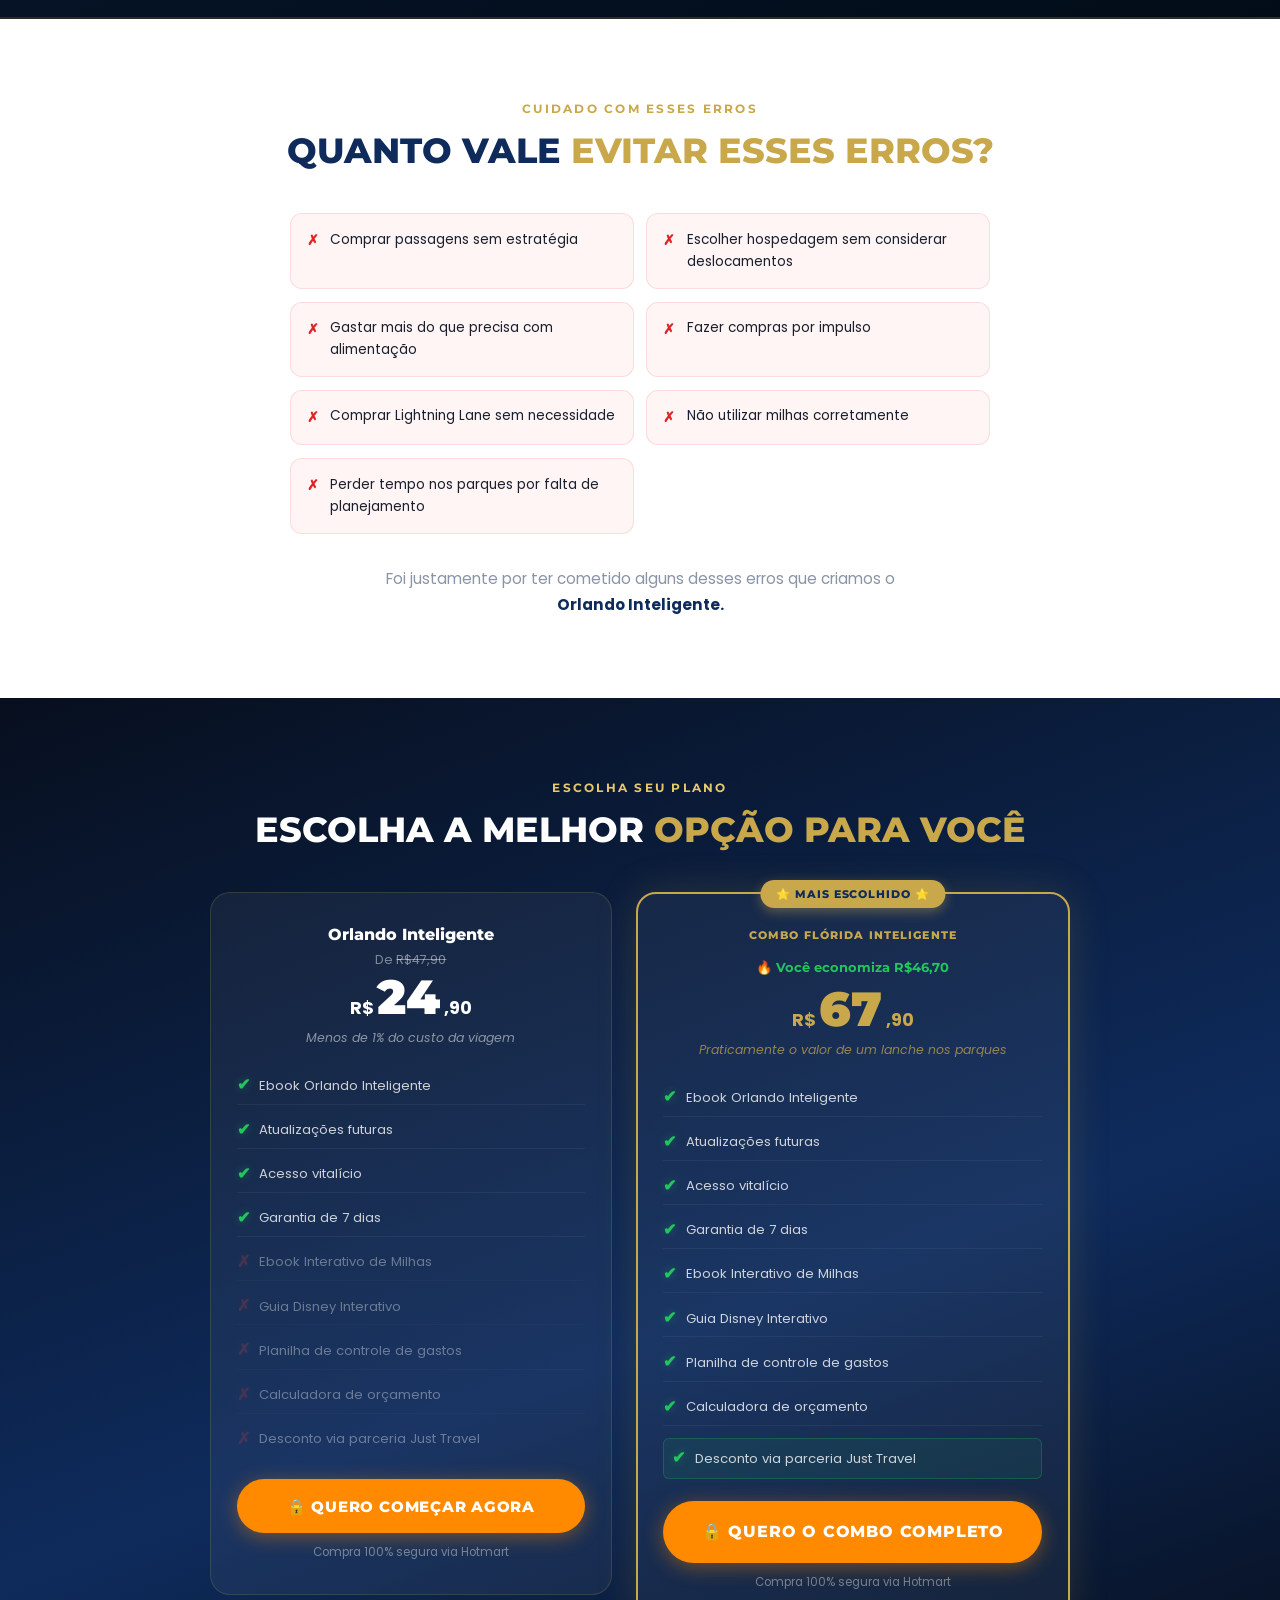
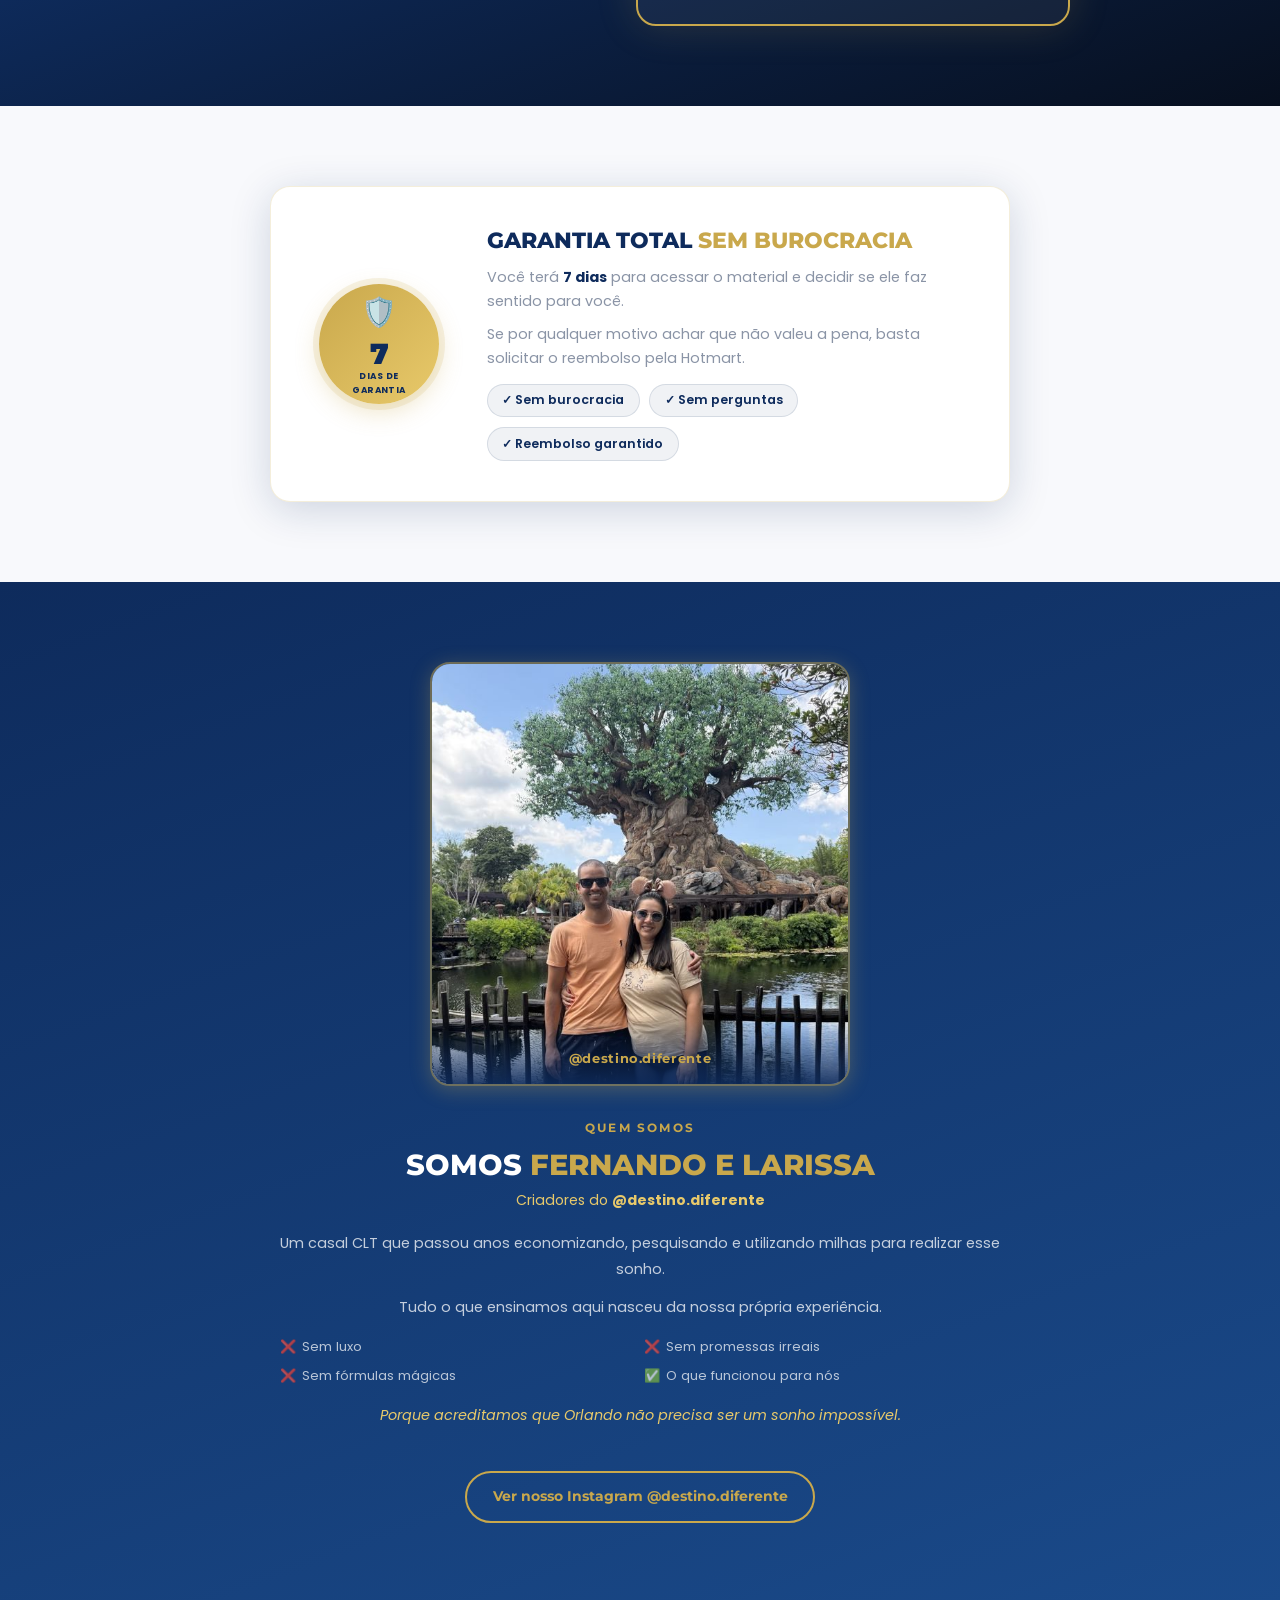
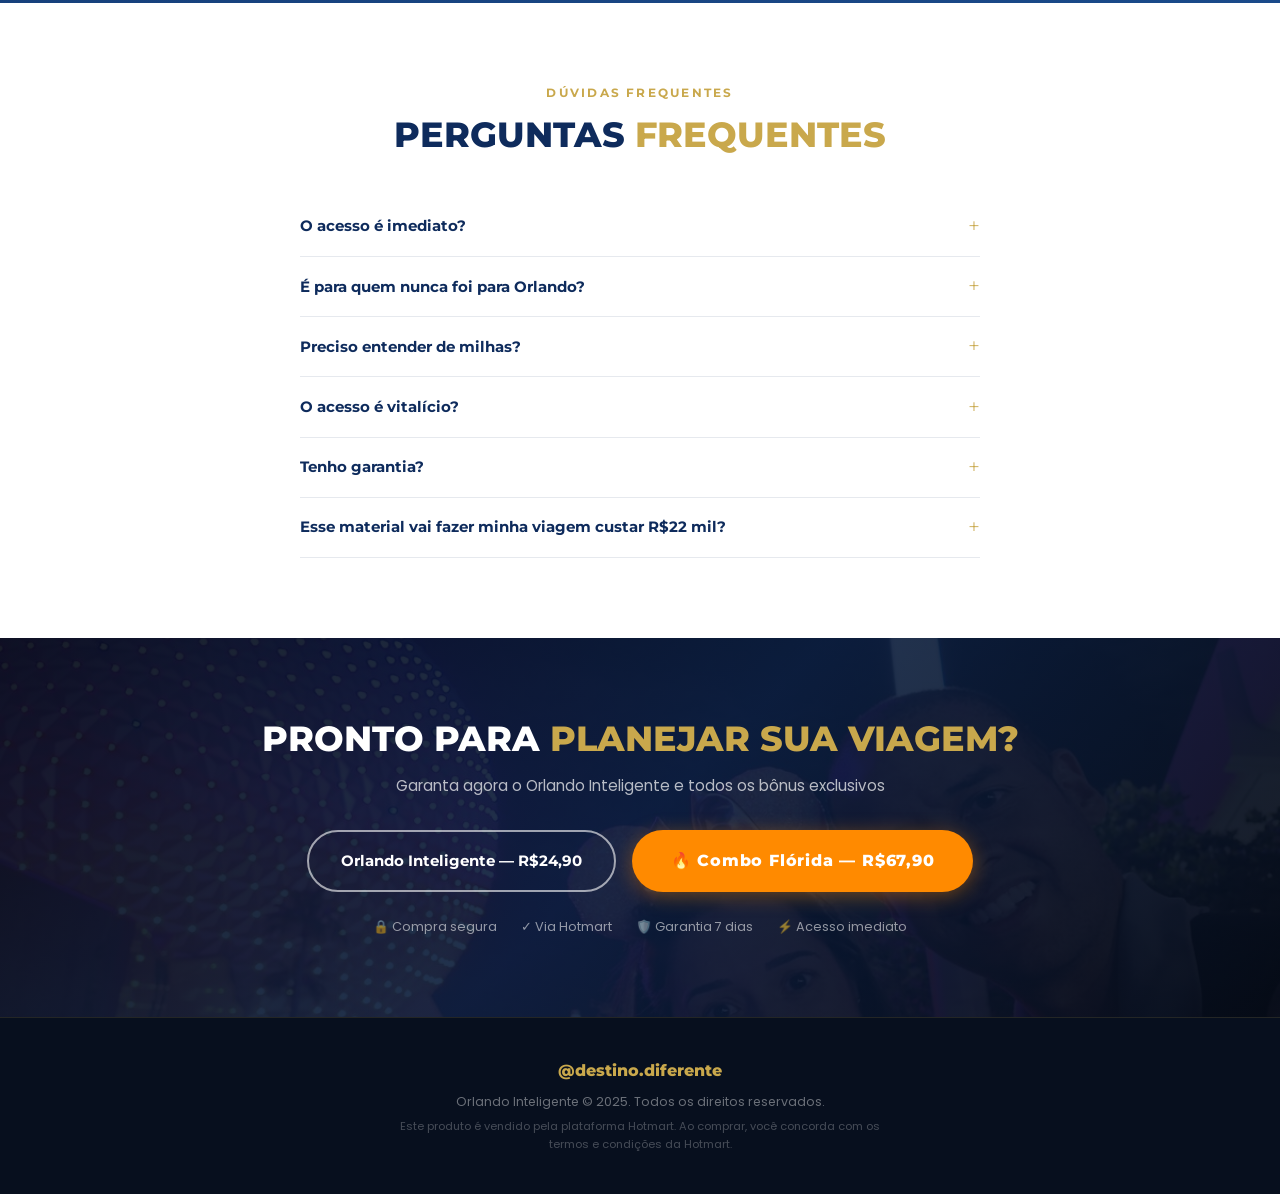
==== commit de42a8ea: "Add files via upload" ====
--- a/index.html
+++ b/index.html
@@ -254,7 +254,7 @@
       <div class="story-layout reveal">
         <div class="story-image-col">
           <div class="story-photo-wrap story-photo-single">
-            <img src="images/casal_sorcerer.jpg" alt="Fernando e Larissa — @destino.diferente" class="story-photo" loading="lazy" />
+            <img src="images/seaworld.jpg" alt="Fernando e Larissa no SeaWorld" class="story-photo" loading="lazy" />
             <div class="story-photo-badge">@destino.diferente</div>
           </div>
         </div>
@@ -506,7 +506,7 @@
       <div class="about-centered reveal">
         <div class="about-photo-center">
           <div class="about-photo-frame">
-            <img src="images/casal_mickey_epcot.jpg" alt="Fernando e Larissa — @destino.diferente" class="about-photo" loading="lazy" />
+            <img src="images/foto3.jpg" alt="Fernando e Larissa no Animal Kingdom" class="about-photo" loading="lazy" />
             <div class="about-photo-overlay"><span>@destino.diferente</span></div>
           </div>
         </div>
--- a/styles.css
+++ b/styles.css
@@ -1824,7 +1824,9 @@
 /* ===== JUST TRAVEL — BÔNUS EXCLUSIVO ===== */
 .just-travel-section {
   padding: 5rem 0;
-  background: linear-gradient(160deg, #051525 0%, #0a2040 50%, #051525 100%);
+  background: linear-gradient(160deg, #020c18 0%, #071830 50%, #020c18 100%);
+  border-top: 2px solid rgba(201,168,76,.2);
+  border-bottom: 2px solid rgba(201,168,76,.2);
 }
 
 .jt-wrapper {
@@ -1843,13 +1845,14 @@
   background: linear-gradient(90deg, var(--gold), var(--gold-light));
   color: var(--blue);
   font-family: 'Montserrat', sans-serif;
-  font-size: .72rem;
-  font-weight: 800;
-  letter-spacing: .16em;
+  font-size: .88rem;
+  font-weight: 900;
+  letter-spacing: .18em;
   text-transform: uppercase;
-  padding: .35rem 1.2rem;
+  padding: .5rem 1.6rem;
   border-radius: 50px;
-  margin-bottom: 1.2rem;
+  margin-bottom: 1.4rem;
+  box-shadow: 0 4px 20px rgba(201,168,76,.45);
 }
 
 .jt-title {
@@ -1945,9 +1948,9 @@
 
 /* Story: foto única centralizada, sem grid abaixo */
 .story-photo-single .story-photo {
-  height: 400px;
+  height: 380px;
   object-fit: cover;
-  object-position: center 15%;
+  object-position: center center;
 }
 
 /* About: layout centralizado (1 coluna) */
@@ -1967,9 +1970,9 @@
   border-radius: var(--radius-lg);
 }
 .about-photo-center .about-photo {
-  height: 360px;
+  height: 420px;
   object-fit: cover;
-  object-position: center 20%;
+  object-position: center 10%;
 }
 .about-text-center {
   text-align: center;
@@ -2000,18 +2003,25 @@
 .item-no { opacity: .45; }
 
 .check-red {
-  color: #f87171;
+  color: #ef4444;
   font-weight: 900;
-  font-size: .9rem;
+  font-size: 1rem;
+  filter: drop-shadow(0 0 4px rgba(239,68,68,.5));
+}
+.check-gold {
+  color: #22c55e !important;
+  font-weight: 900;
+  font-size: 1rem;
+  filter: drop-shadow(0 0 4px rgba(34,197,94,.4));
 }
 
 .item-highlight {
-  background: rgba(201,168,76,.08);
+  background: rgba(34,197,94,.08);
   border-radius: 6px;
   padding: .4rem .5rem !important;
   margin-top: .3rem;
-  border: 1px solid rgba(201,168,76,.2) !important;
-  border-bottom: 1px solid rgba(201,168,76,.2) !important;
+  border: 1px solid rgba(34,197,94,.25) !important;
+  border-bottom: 1px solid rgba(34,197,94,.25) !important;
   opacity: 1 !important;
 }
 
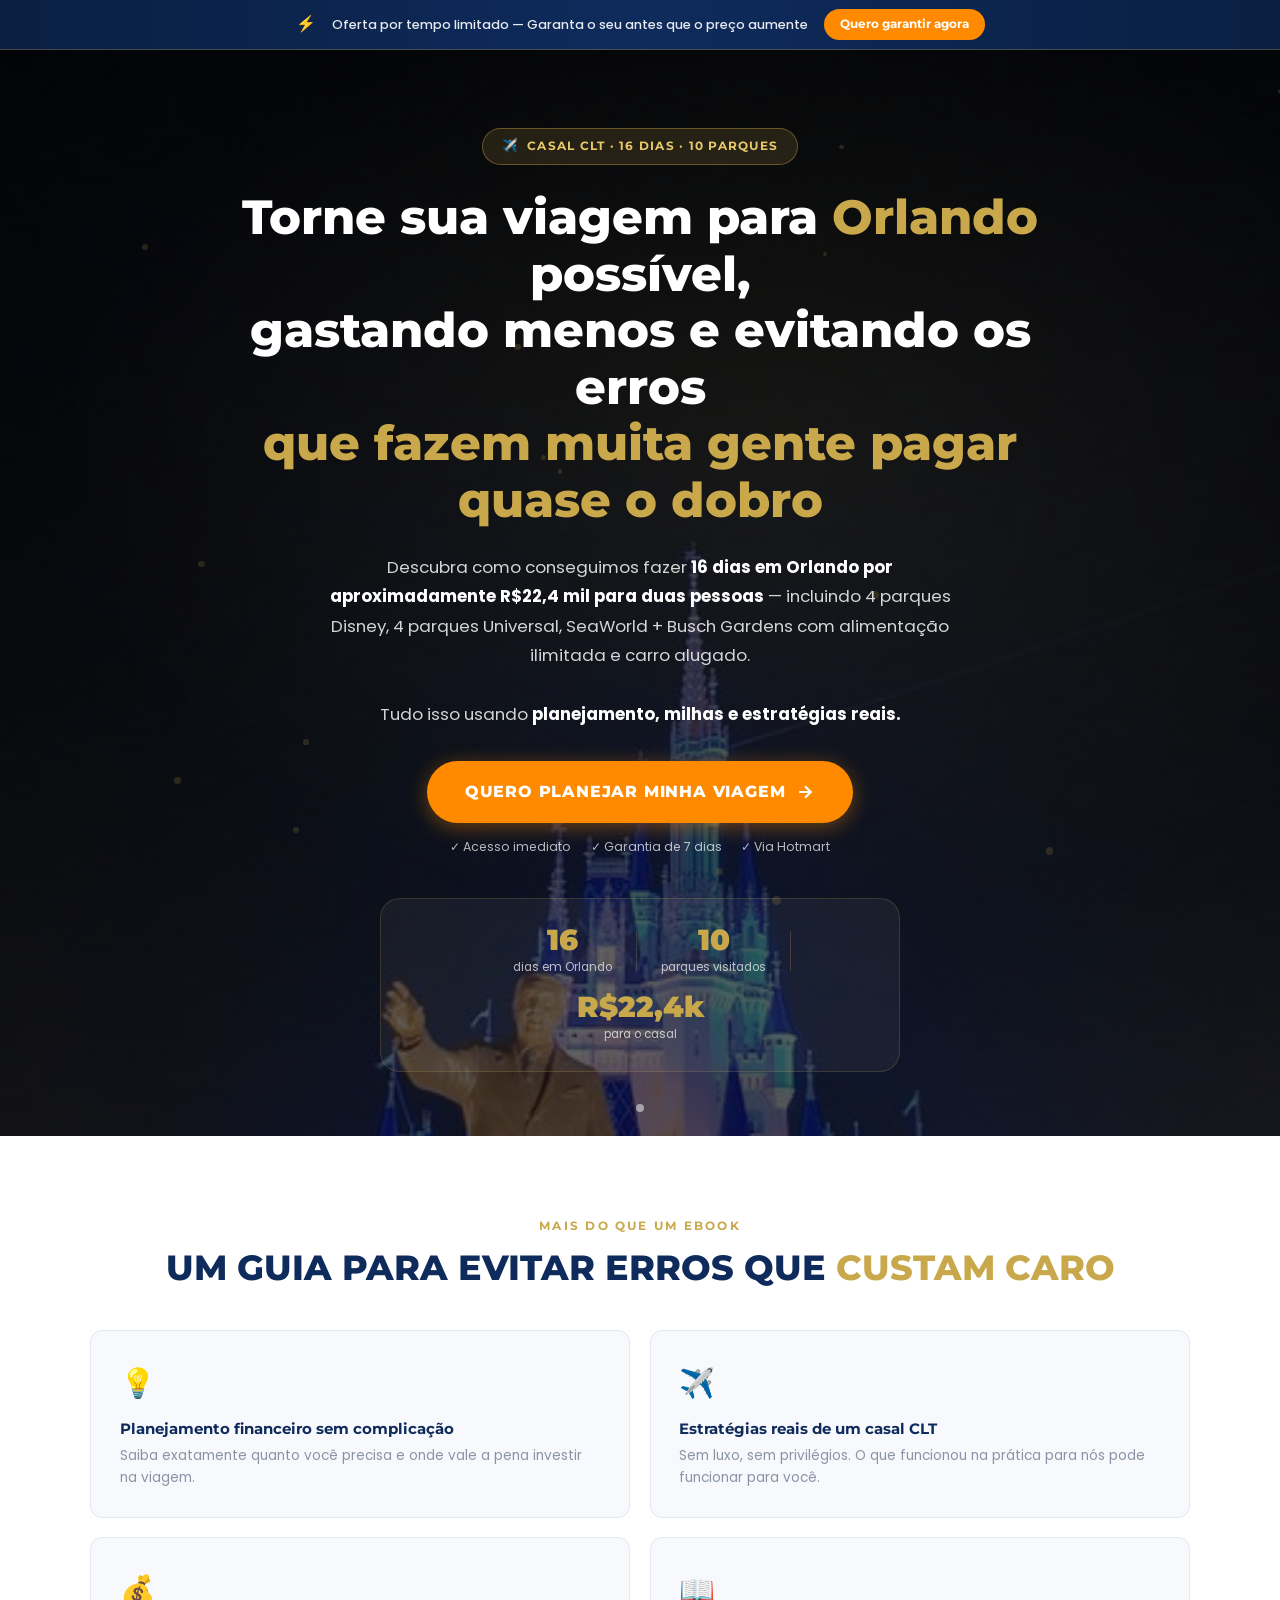
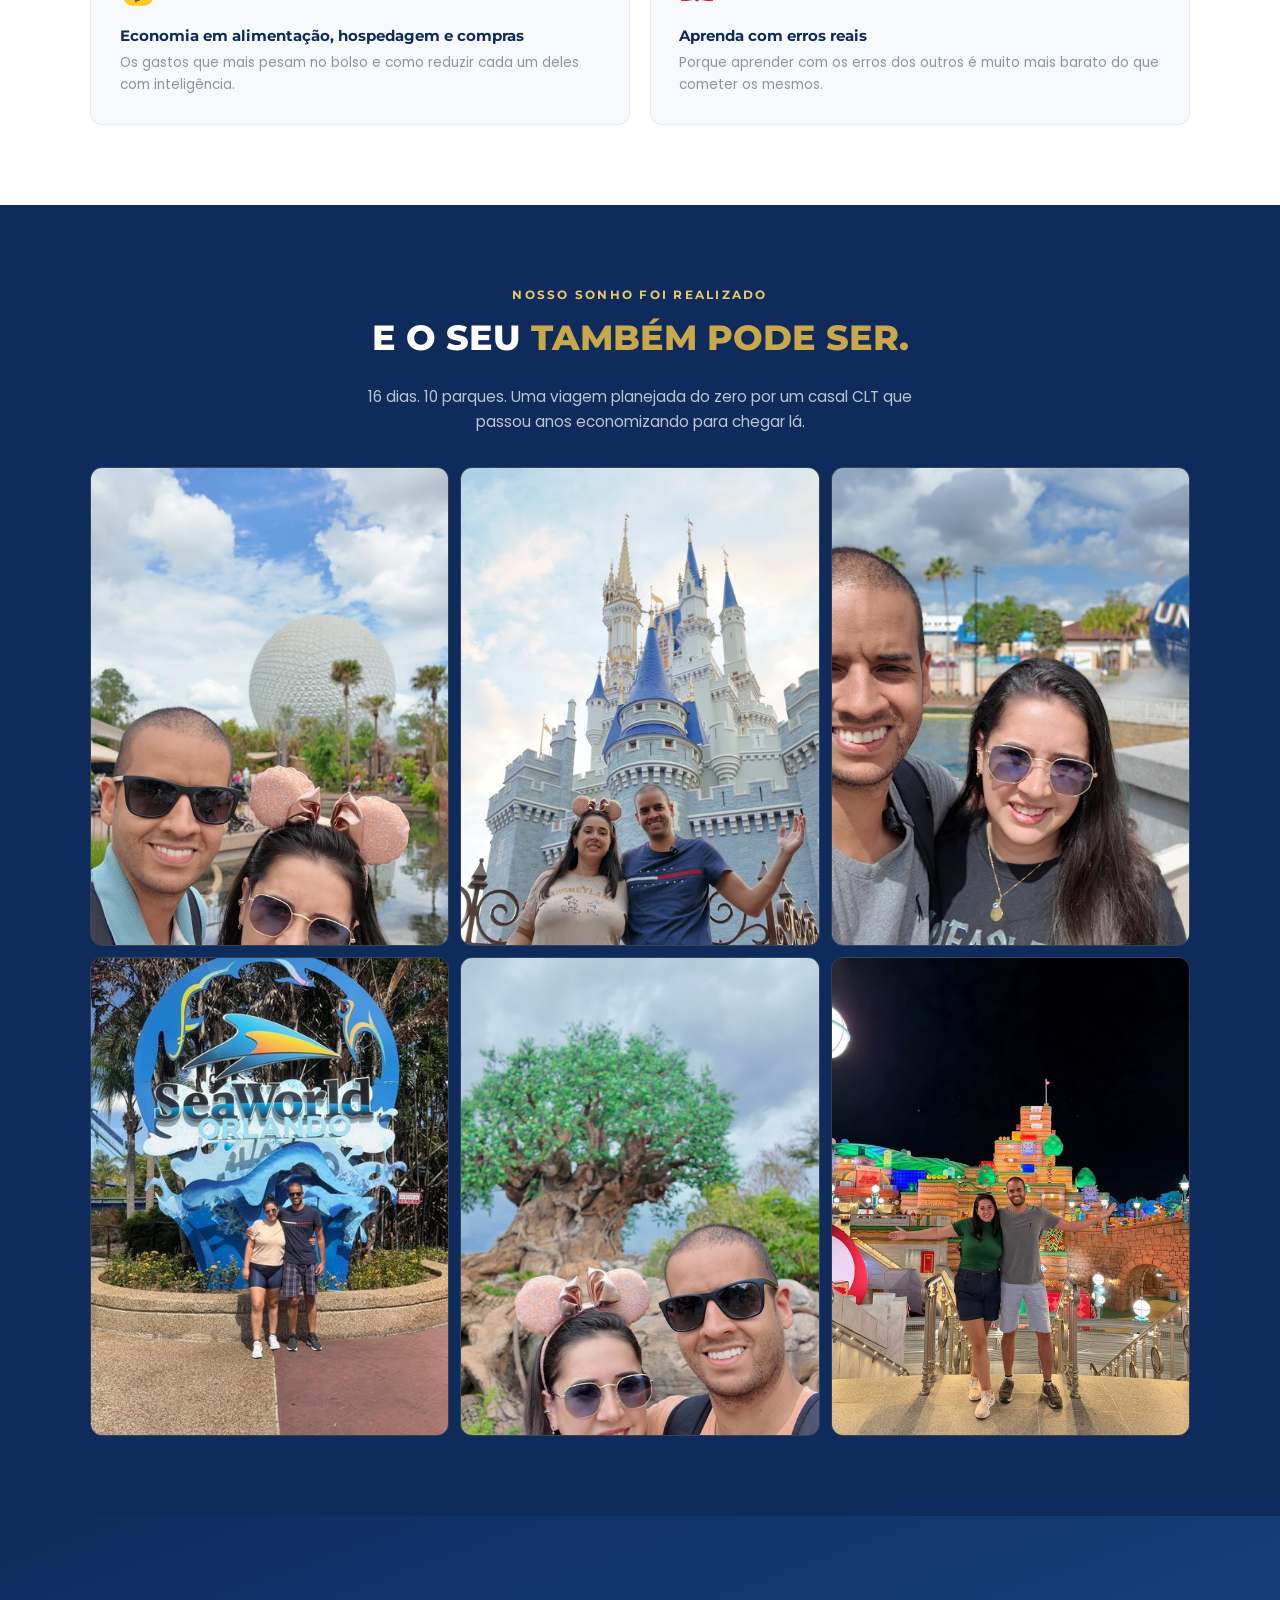
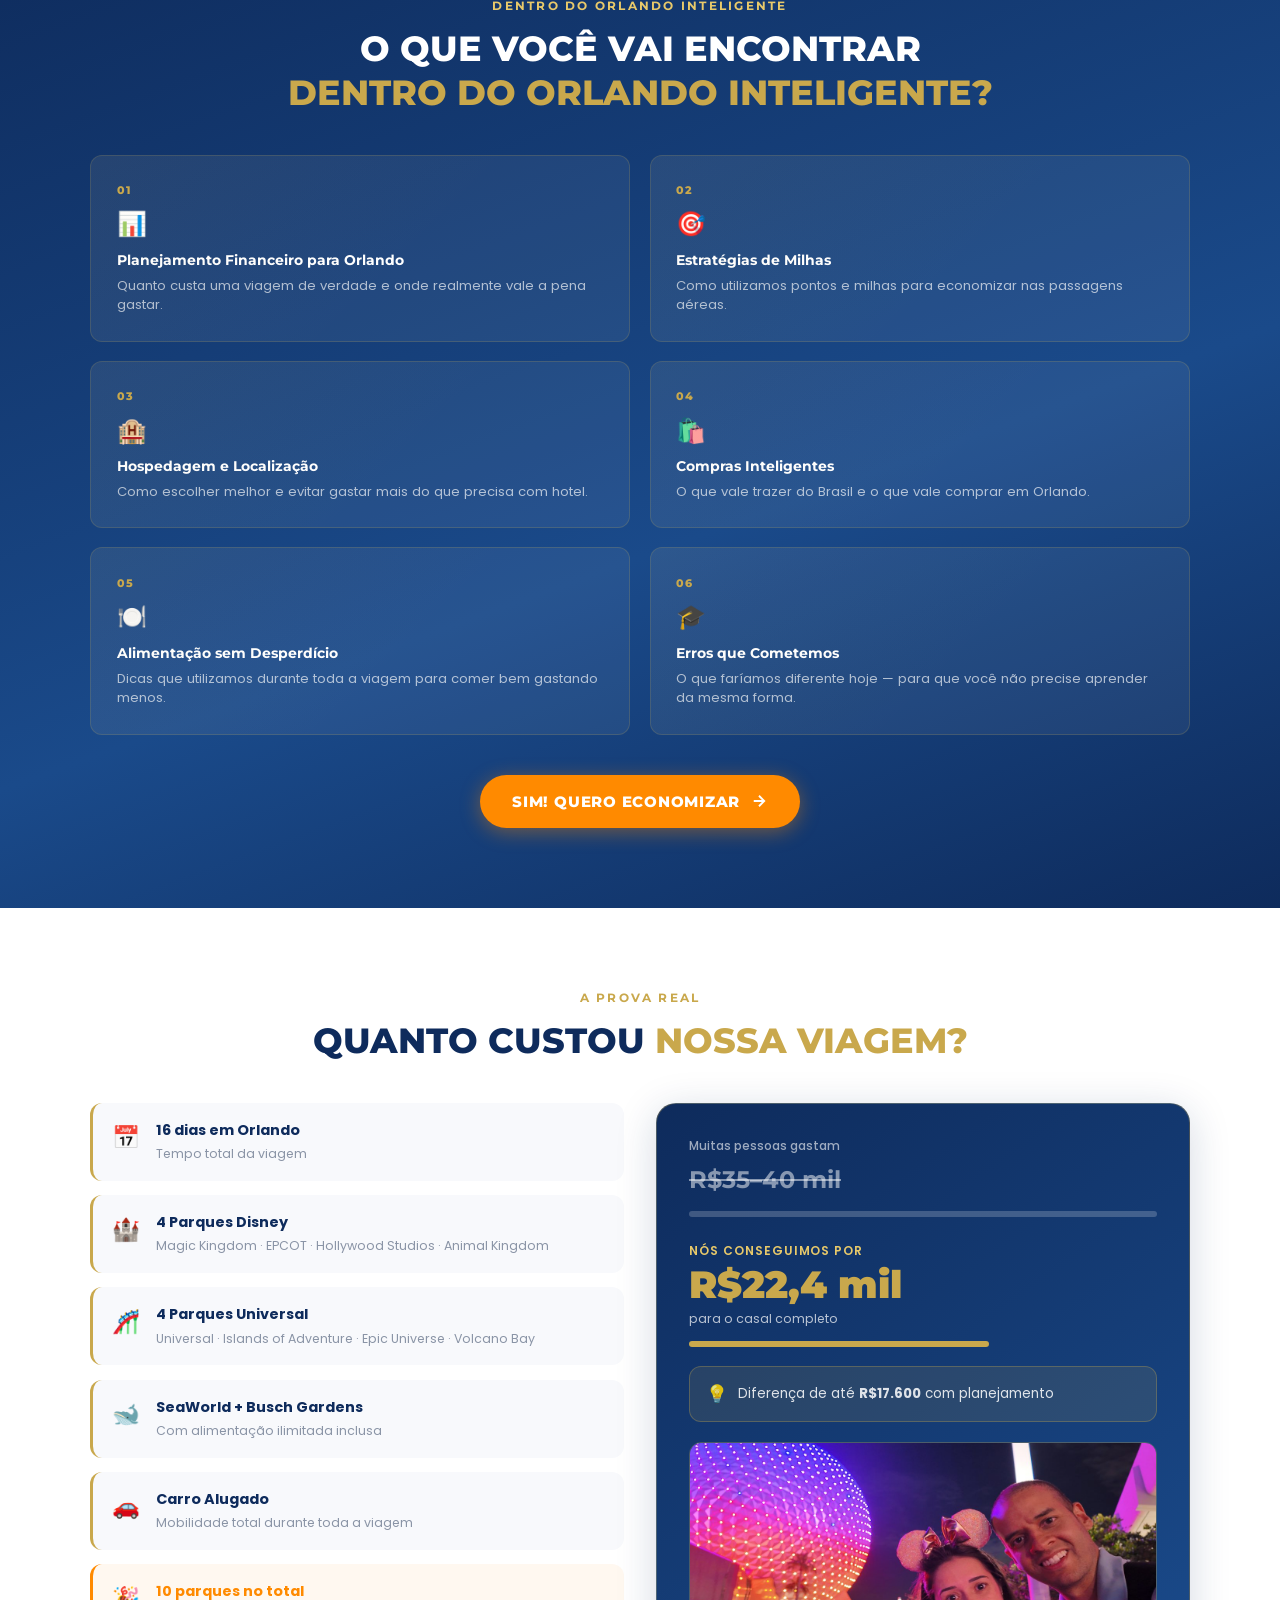
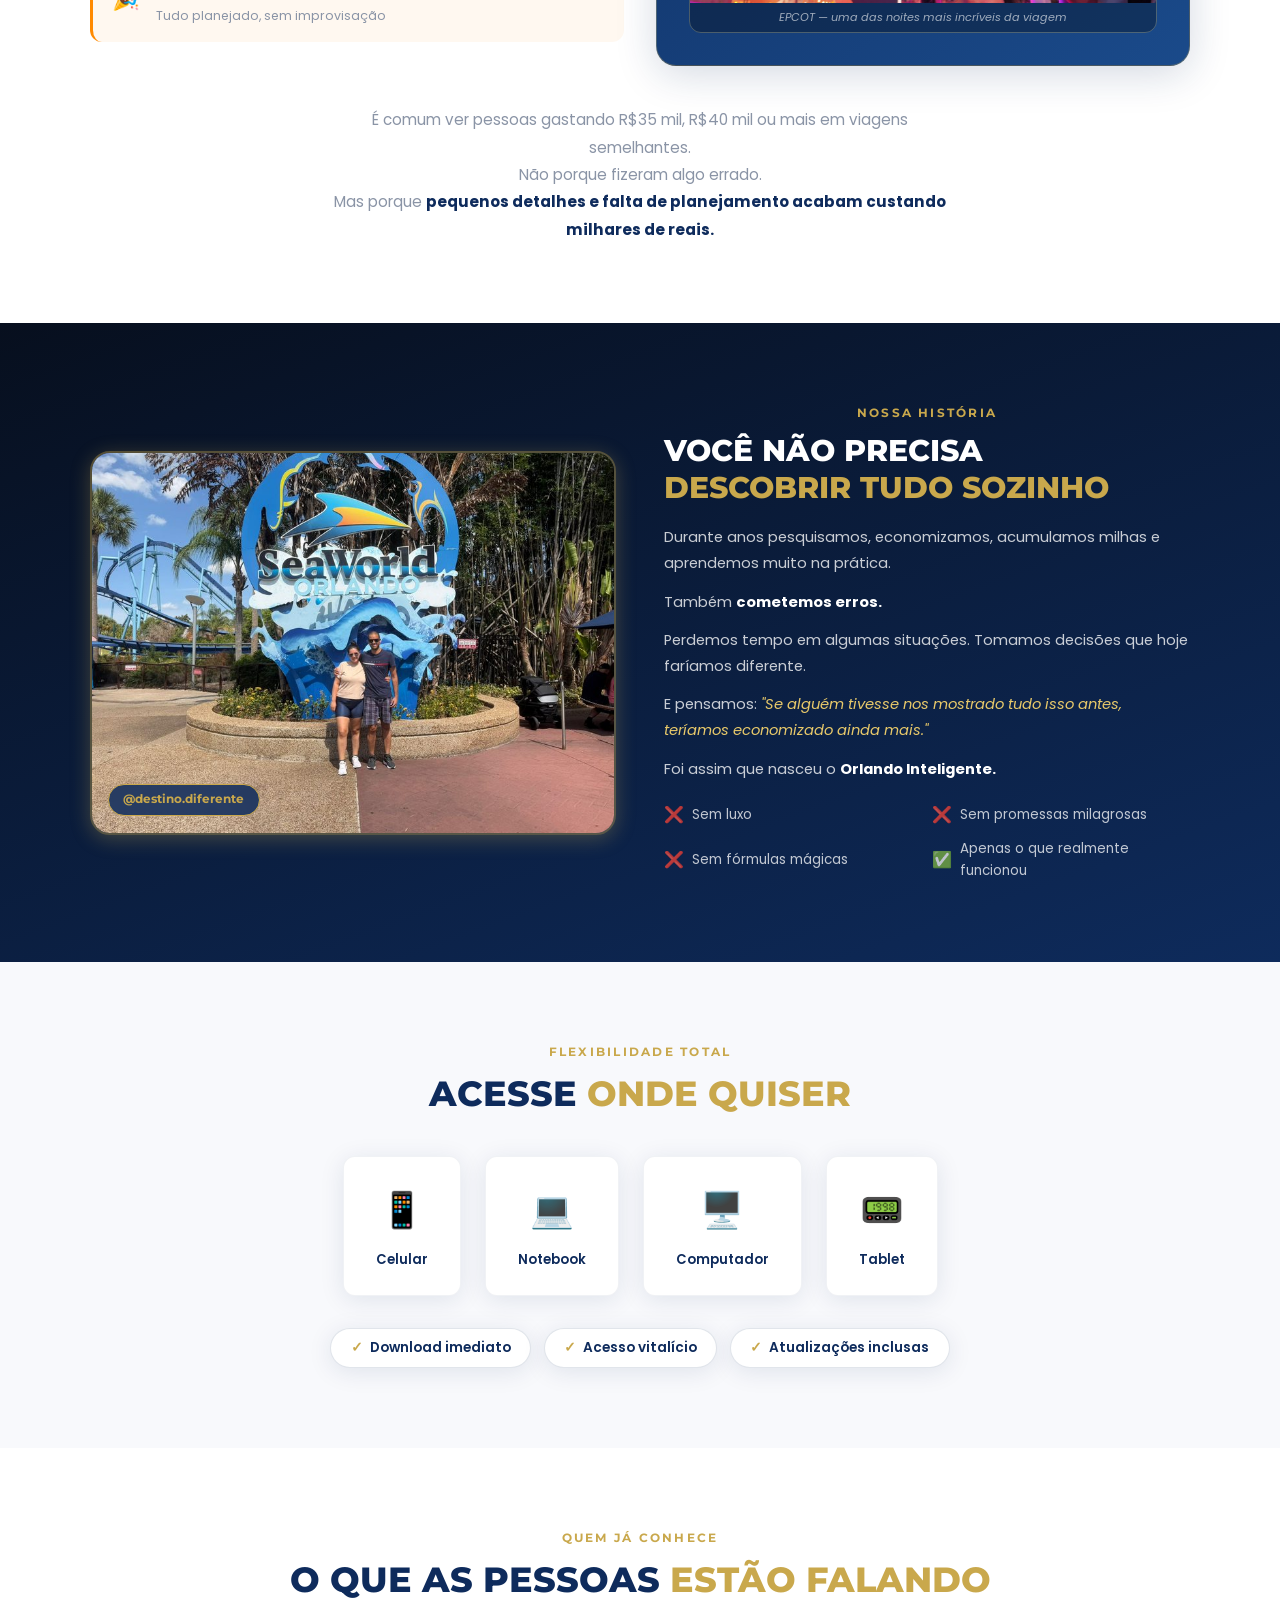
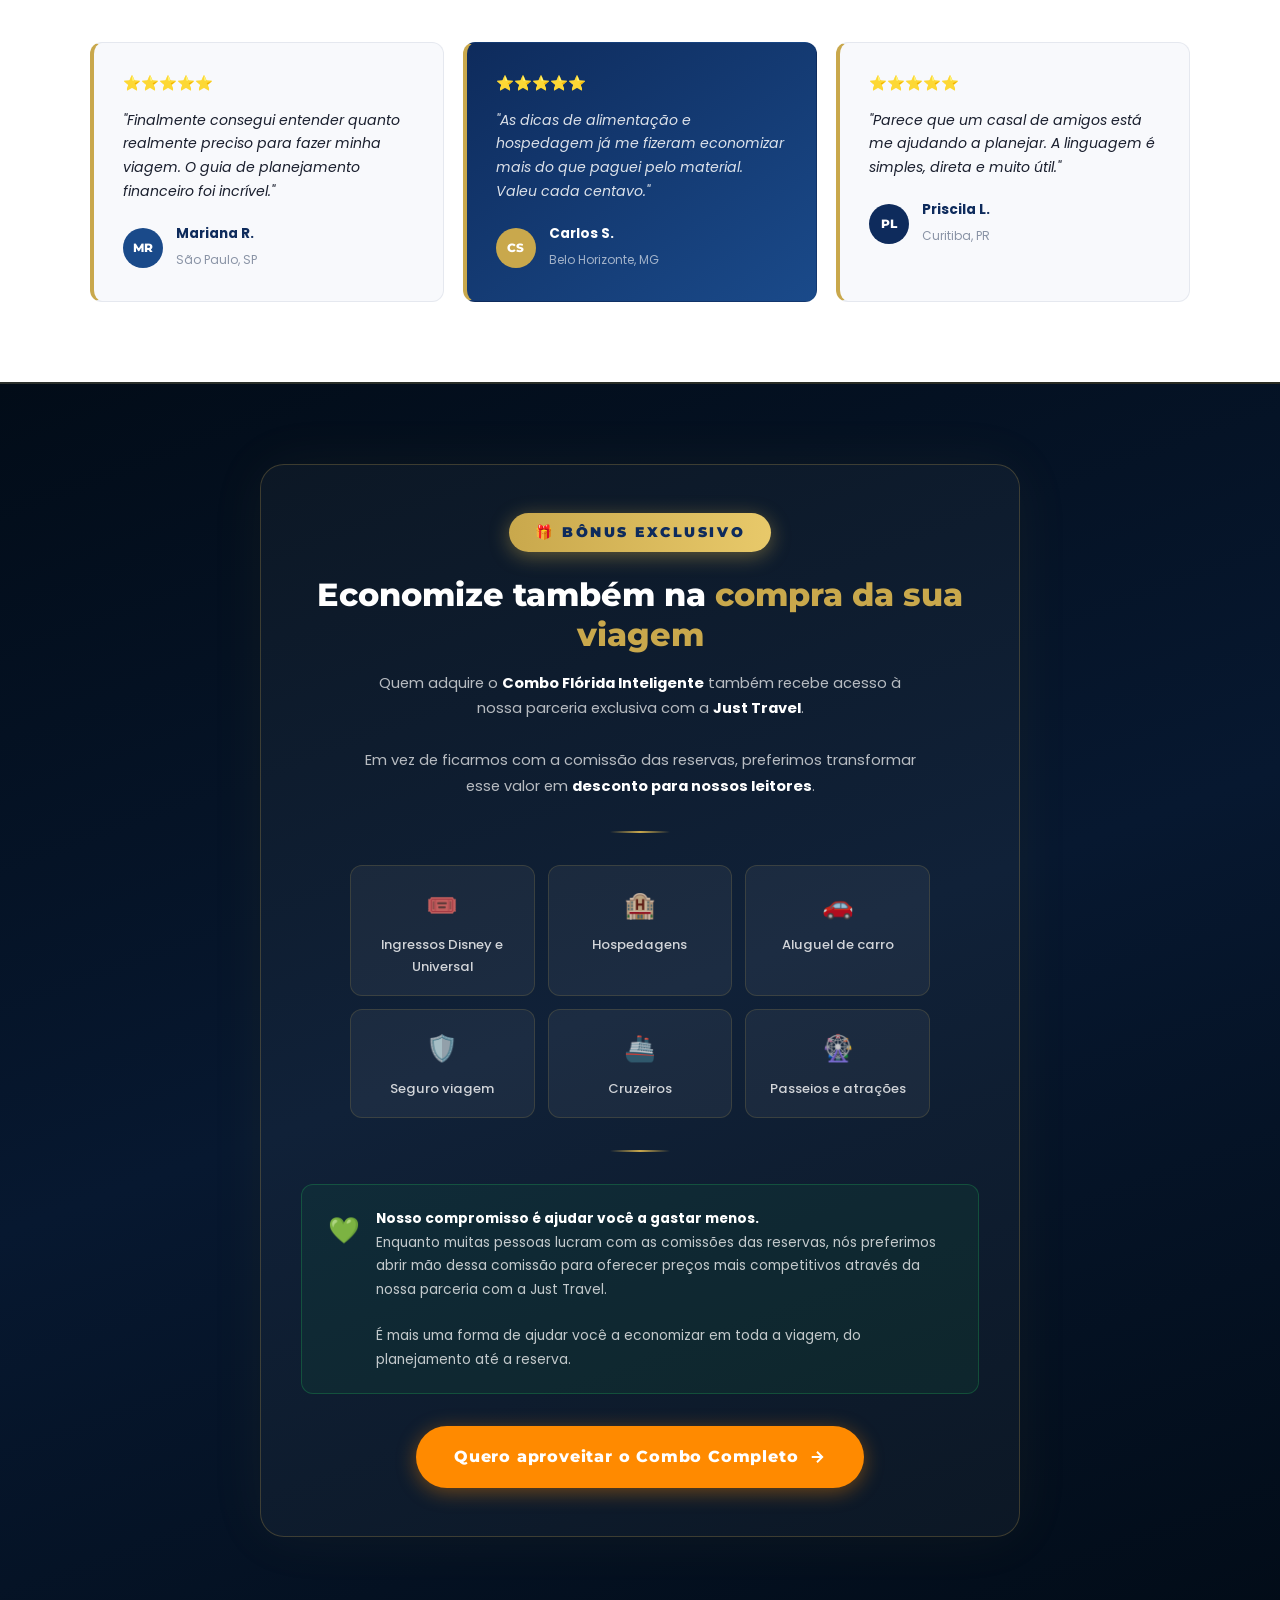
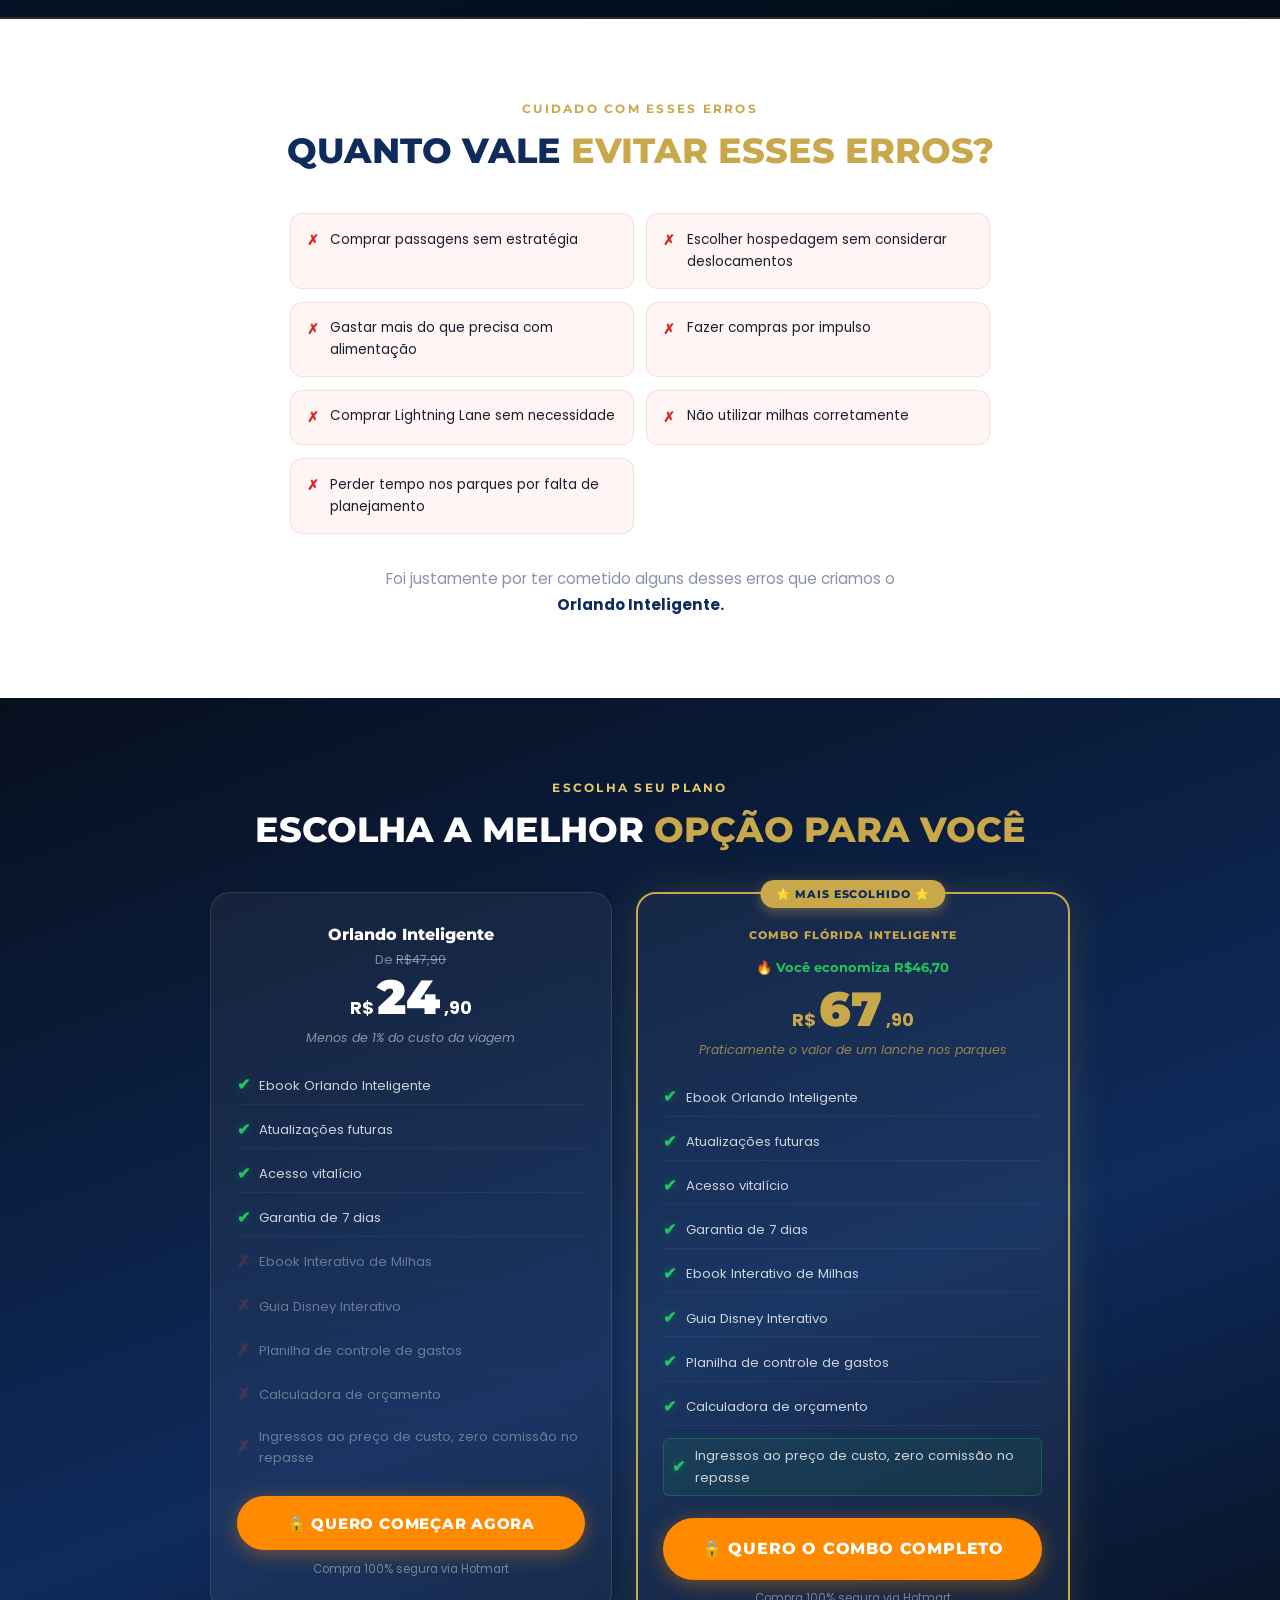
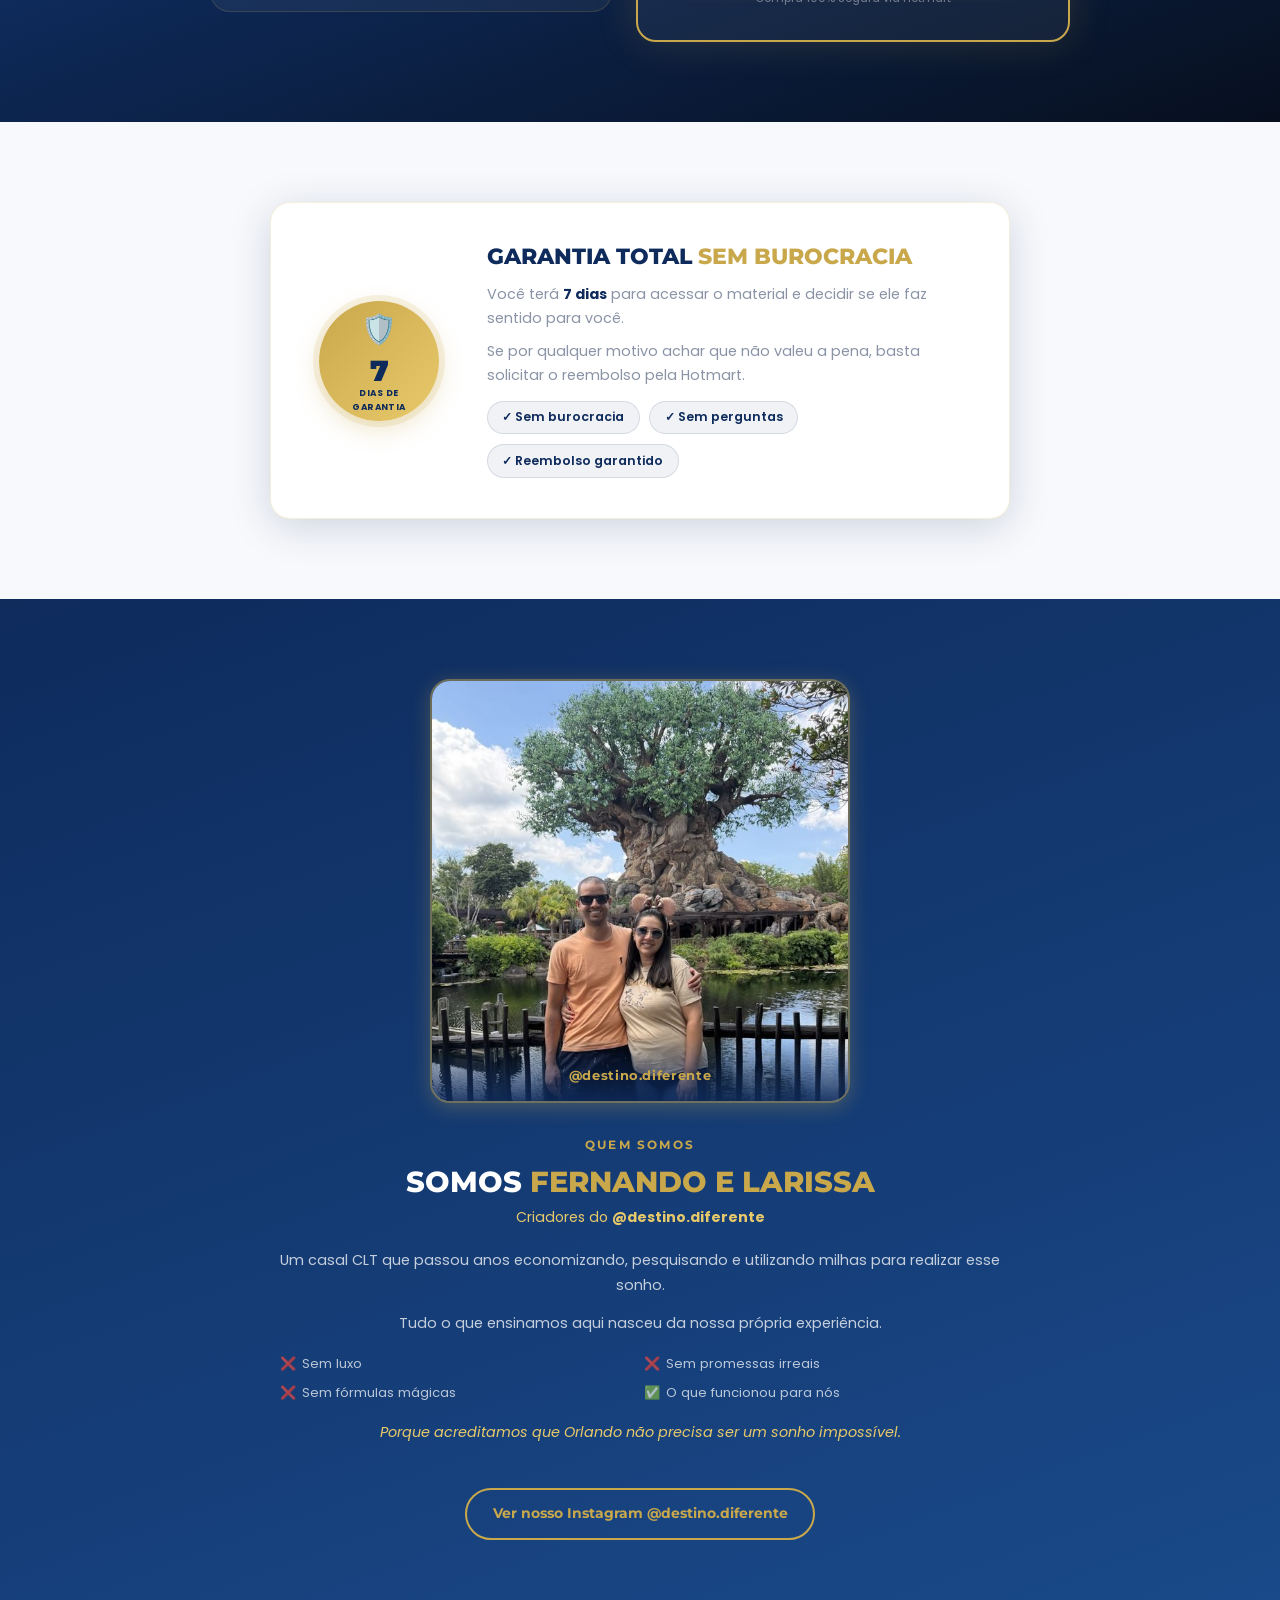
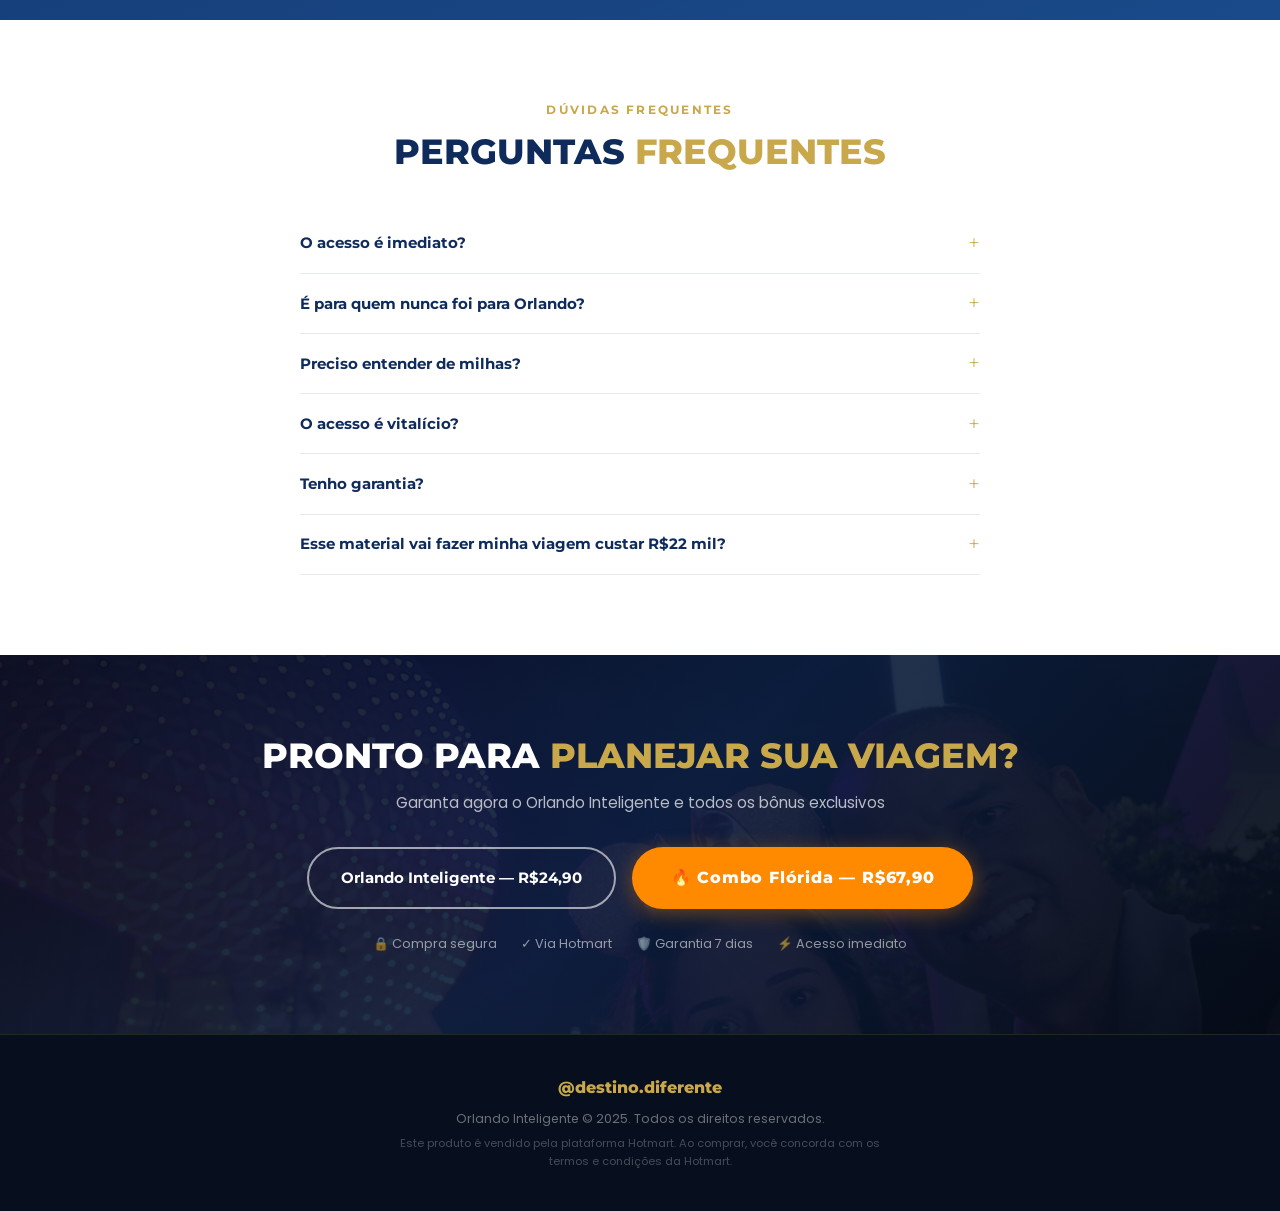
==== commit 0365b9a3: "Add files via upload" ====
--- a/index.html
+++ b/index.html
@@ -427,7 +427,7 @@
               <li class="item-no"><span class="check-red">✗</span> Guia Disney Interativo</li>
               <li class="item-no"><span class="check-red">✗</span> Planilha de controle de gastos</li>
               <li class="item-no"><span class="check-red">✗</span> Calculadora de orçamento</li>
-              <li class="item-no"><span class="check-red">✗</span> Desconto via parceria Just Travel</li>
+              <li class="item-no"><span class="check-red">✗</span> Ingressos ao preço de custo, zero comissão no repasse</li>
             </ul>
             <a href="https://pay.hotmart.com/U106415435T?checkoutMode=10" target="_blank" class="btn-primary btn-full">
               <span>🔒 QUERO COMEÇAR AGORA</span>
@@ -457,7 +457,7 @@
               <li><span class="check-gold">✔</span> Guia Disney Interativo</li>
               <li><span class="check-gold">✔</span> Planilha de controle de gastos</li>
               <li><span class="check-gold">✔</span> Calculadora de orçamento</li>
-              <li class="item-highlight"><span class="check-gold">✔</span> Desconto via parceria Just Travel</li>
+              <li class="item-highlight"><span class="check-gold">✔</span> Ingressos ao preço de custo, zero comissão no repasse</li>
             </ul>
             <a href="https://pay.hotmart.com/I106554872V?checkoutMode=10" target="_blank" class="btn-primary btn-full btn-xl pulse-glow">
               <span>🔒 QUERO O COMBO COMPLETO</span>
@@ -603,5 +603,6 @@
   </a>
 
   <script src="script.js"></script>
+  <script src="tracking.js"></script>
 </body>
 </html>
